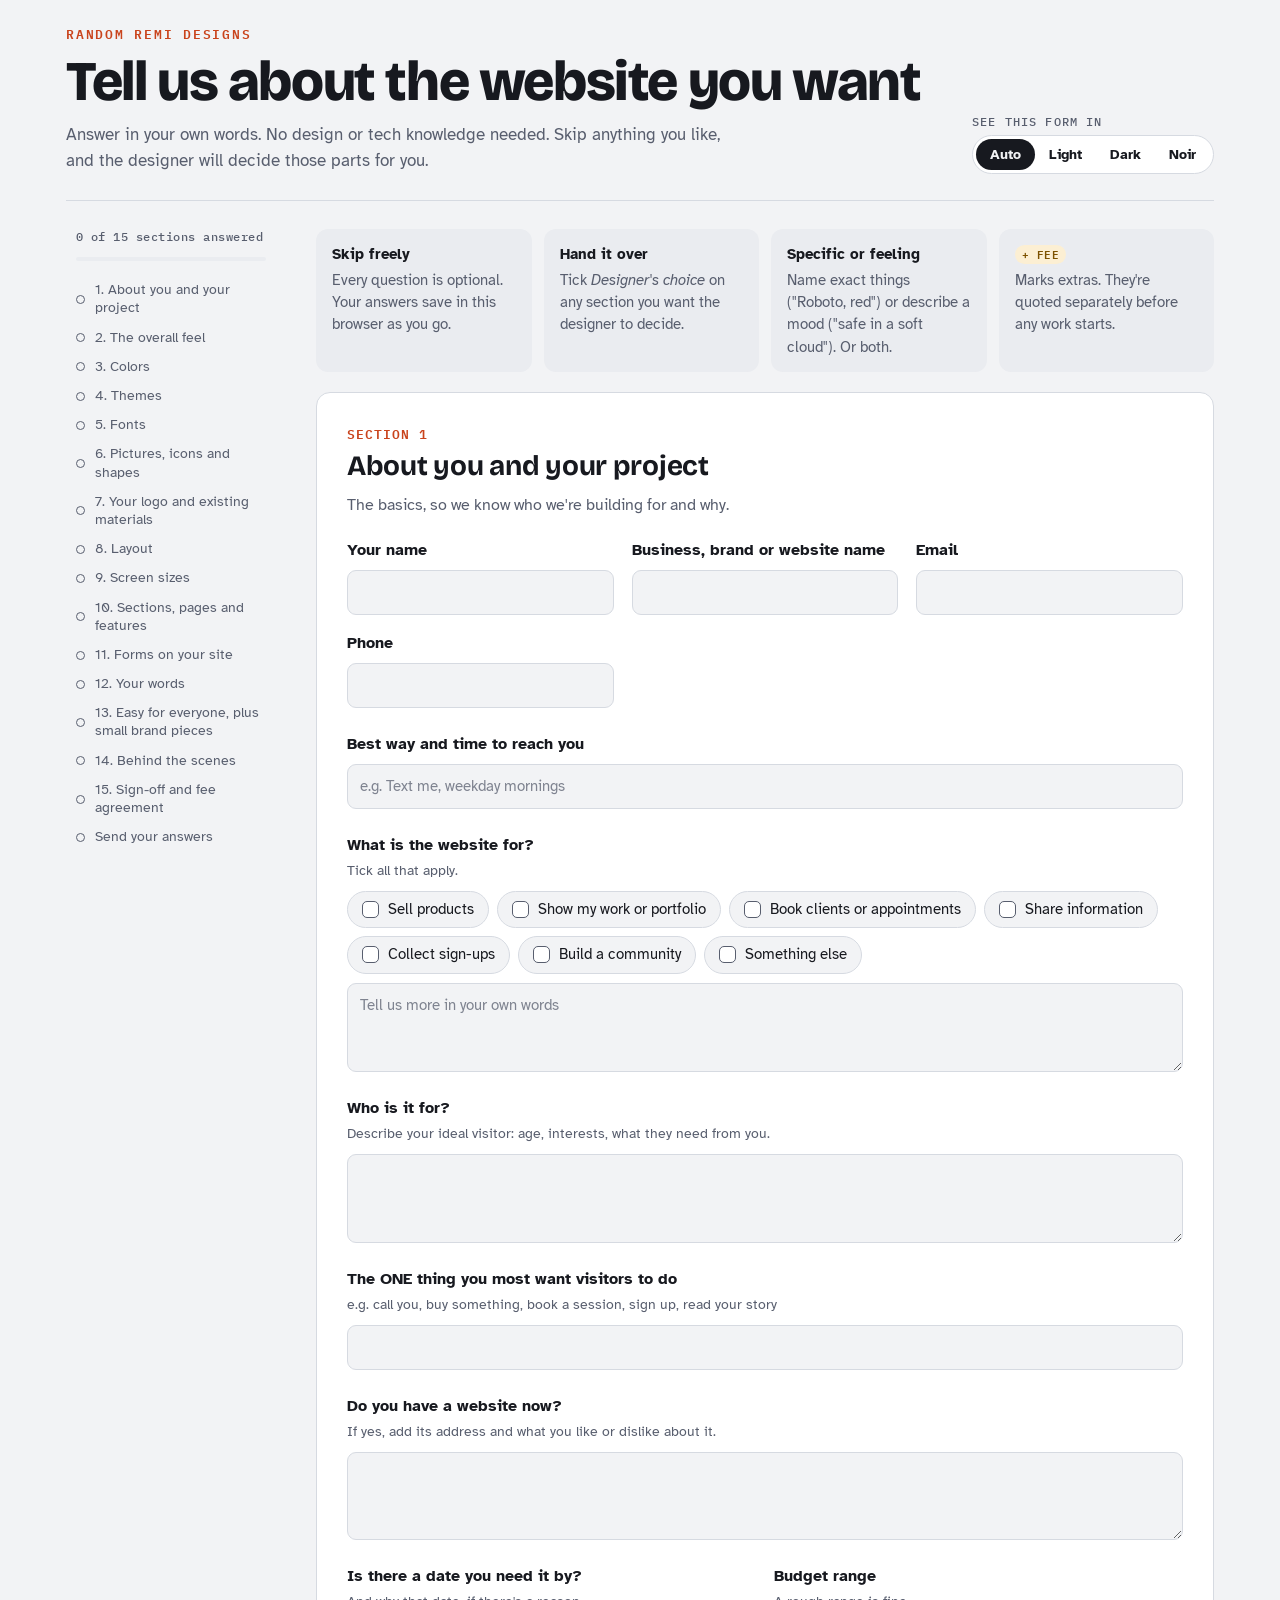
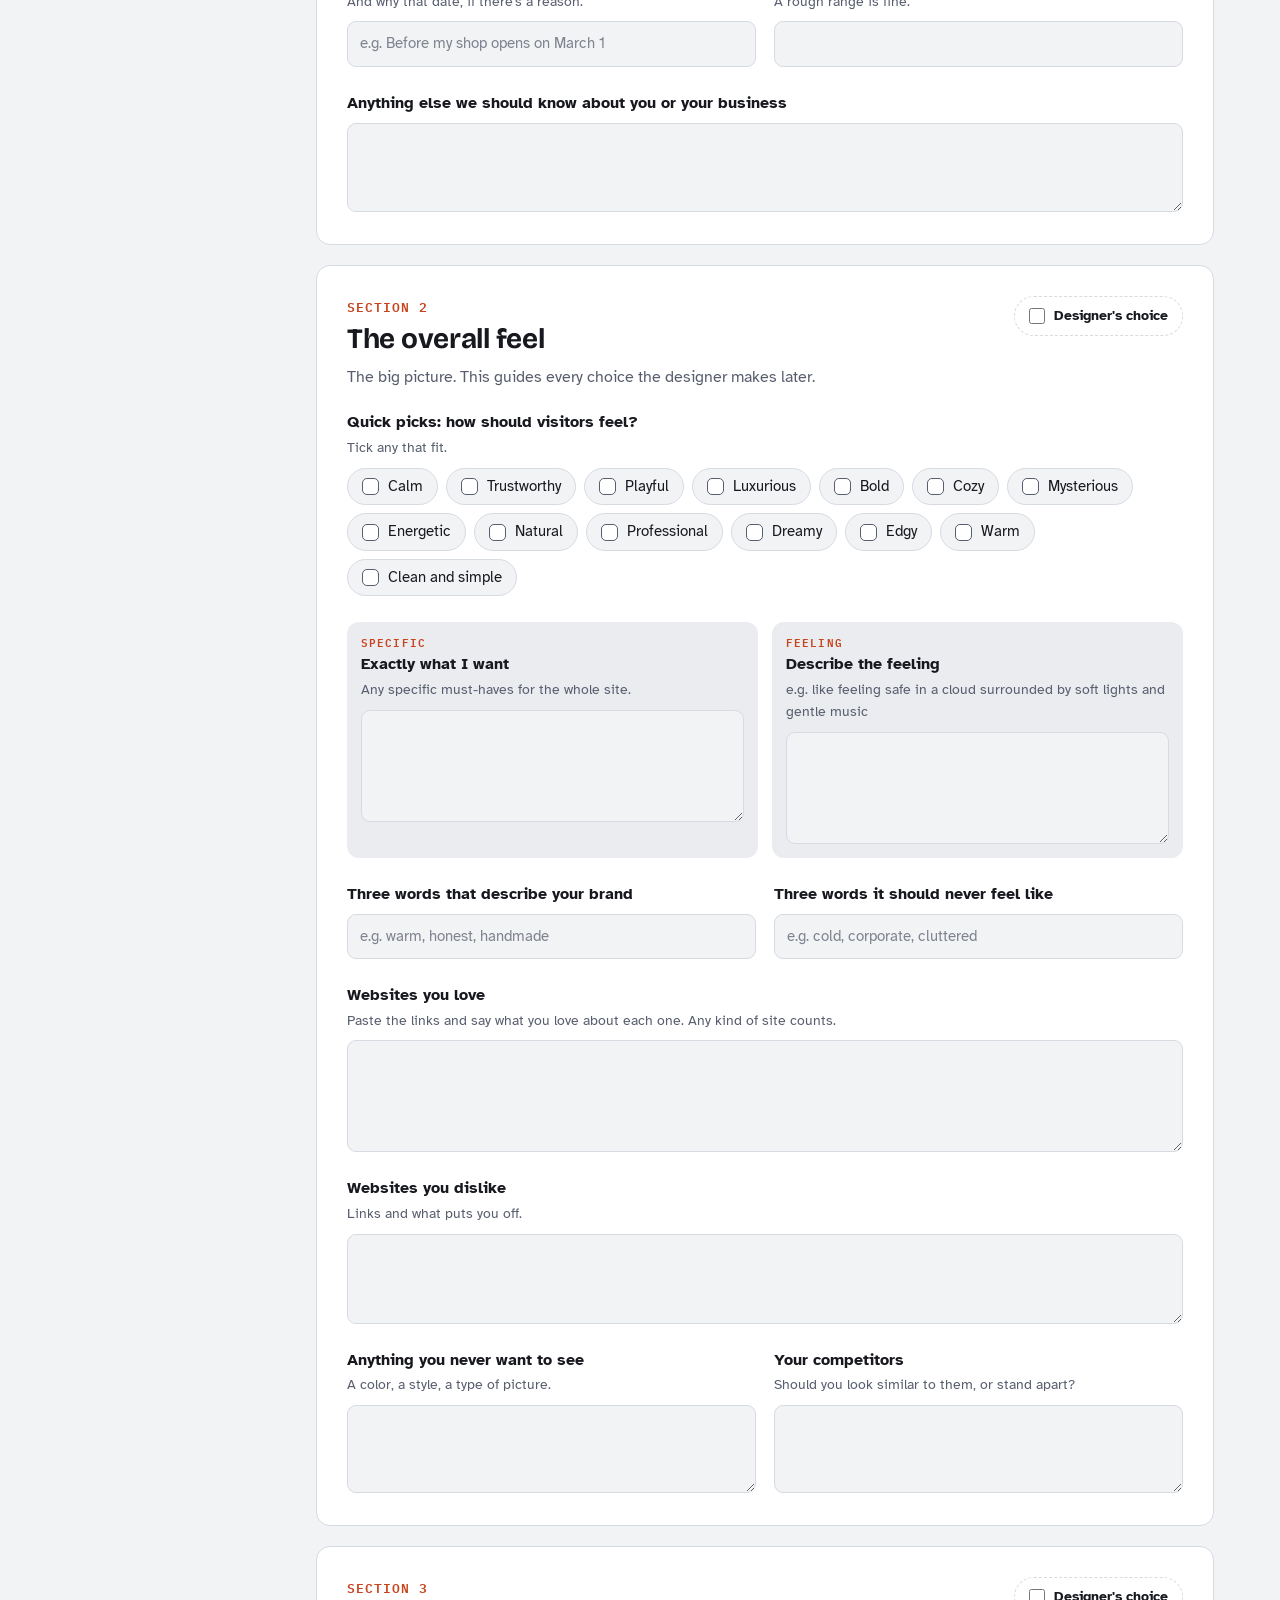
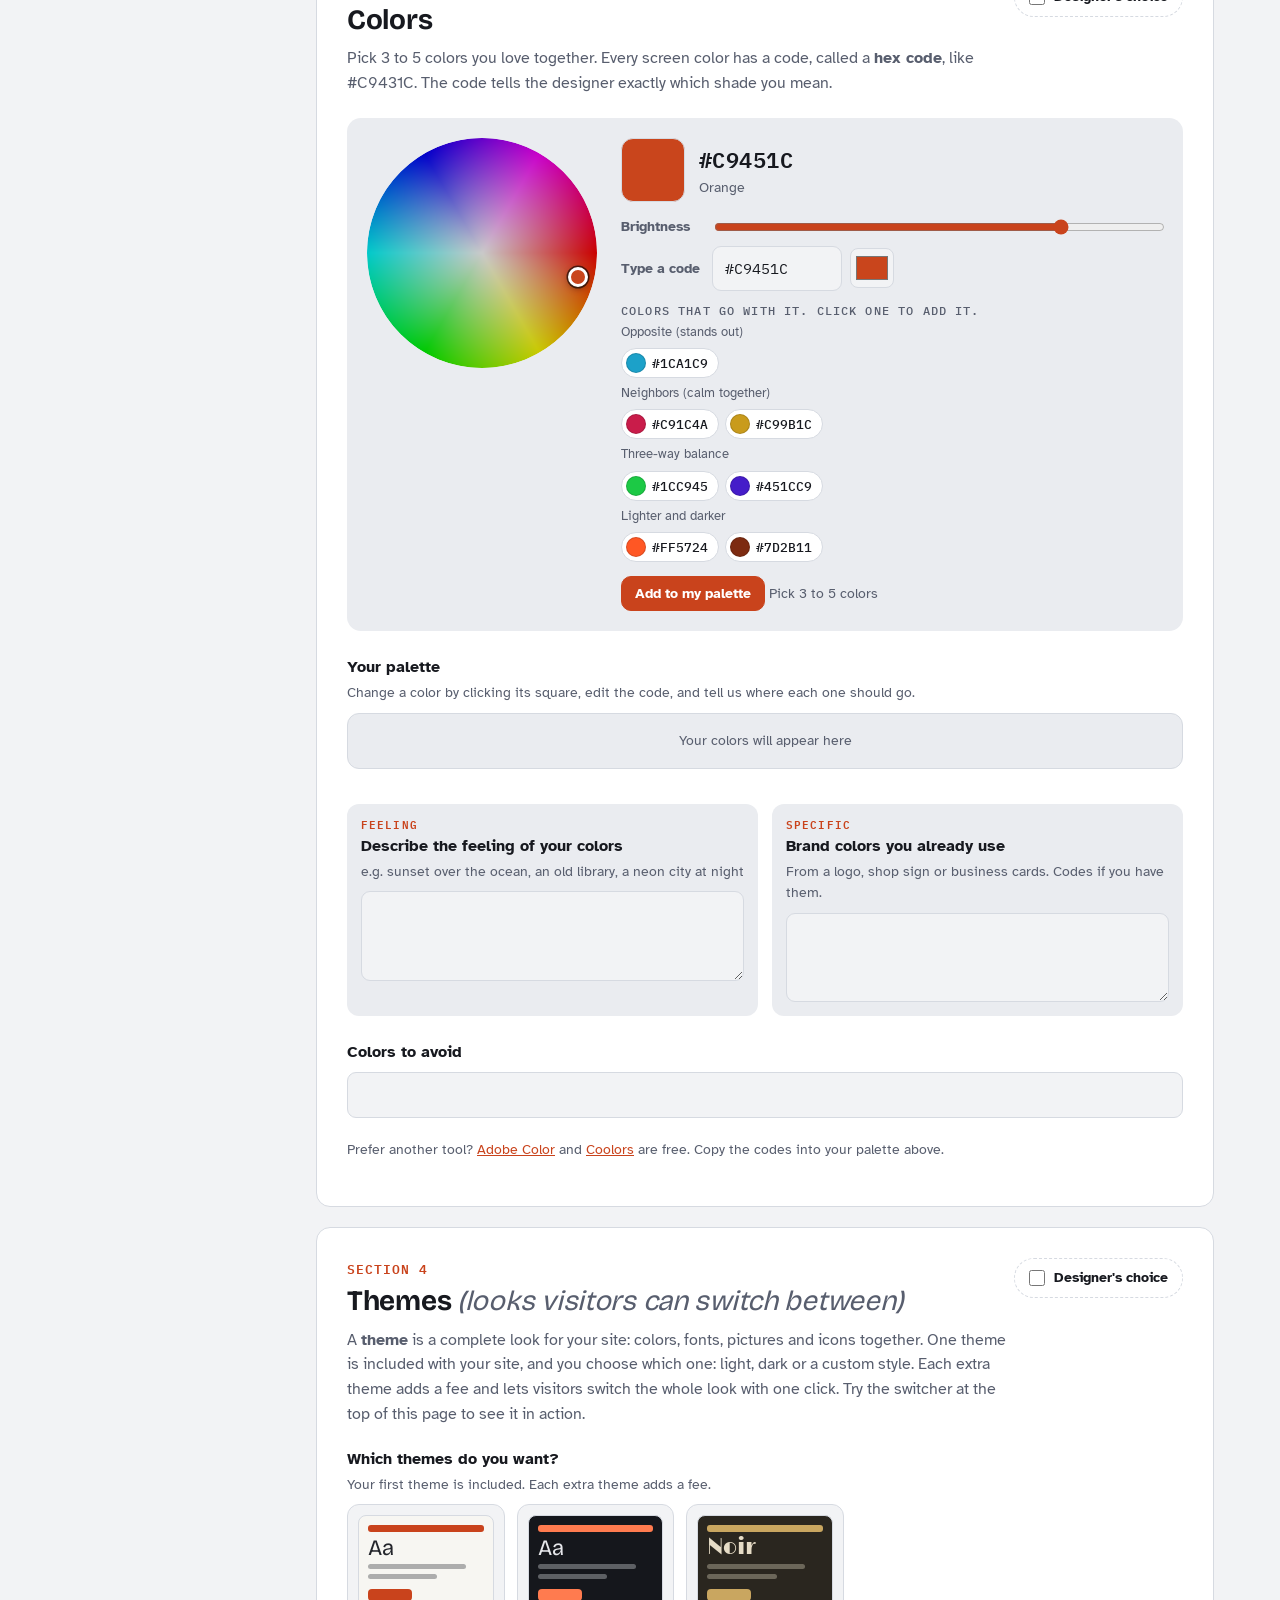
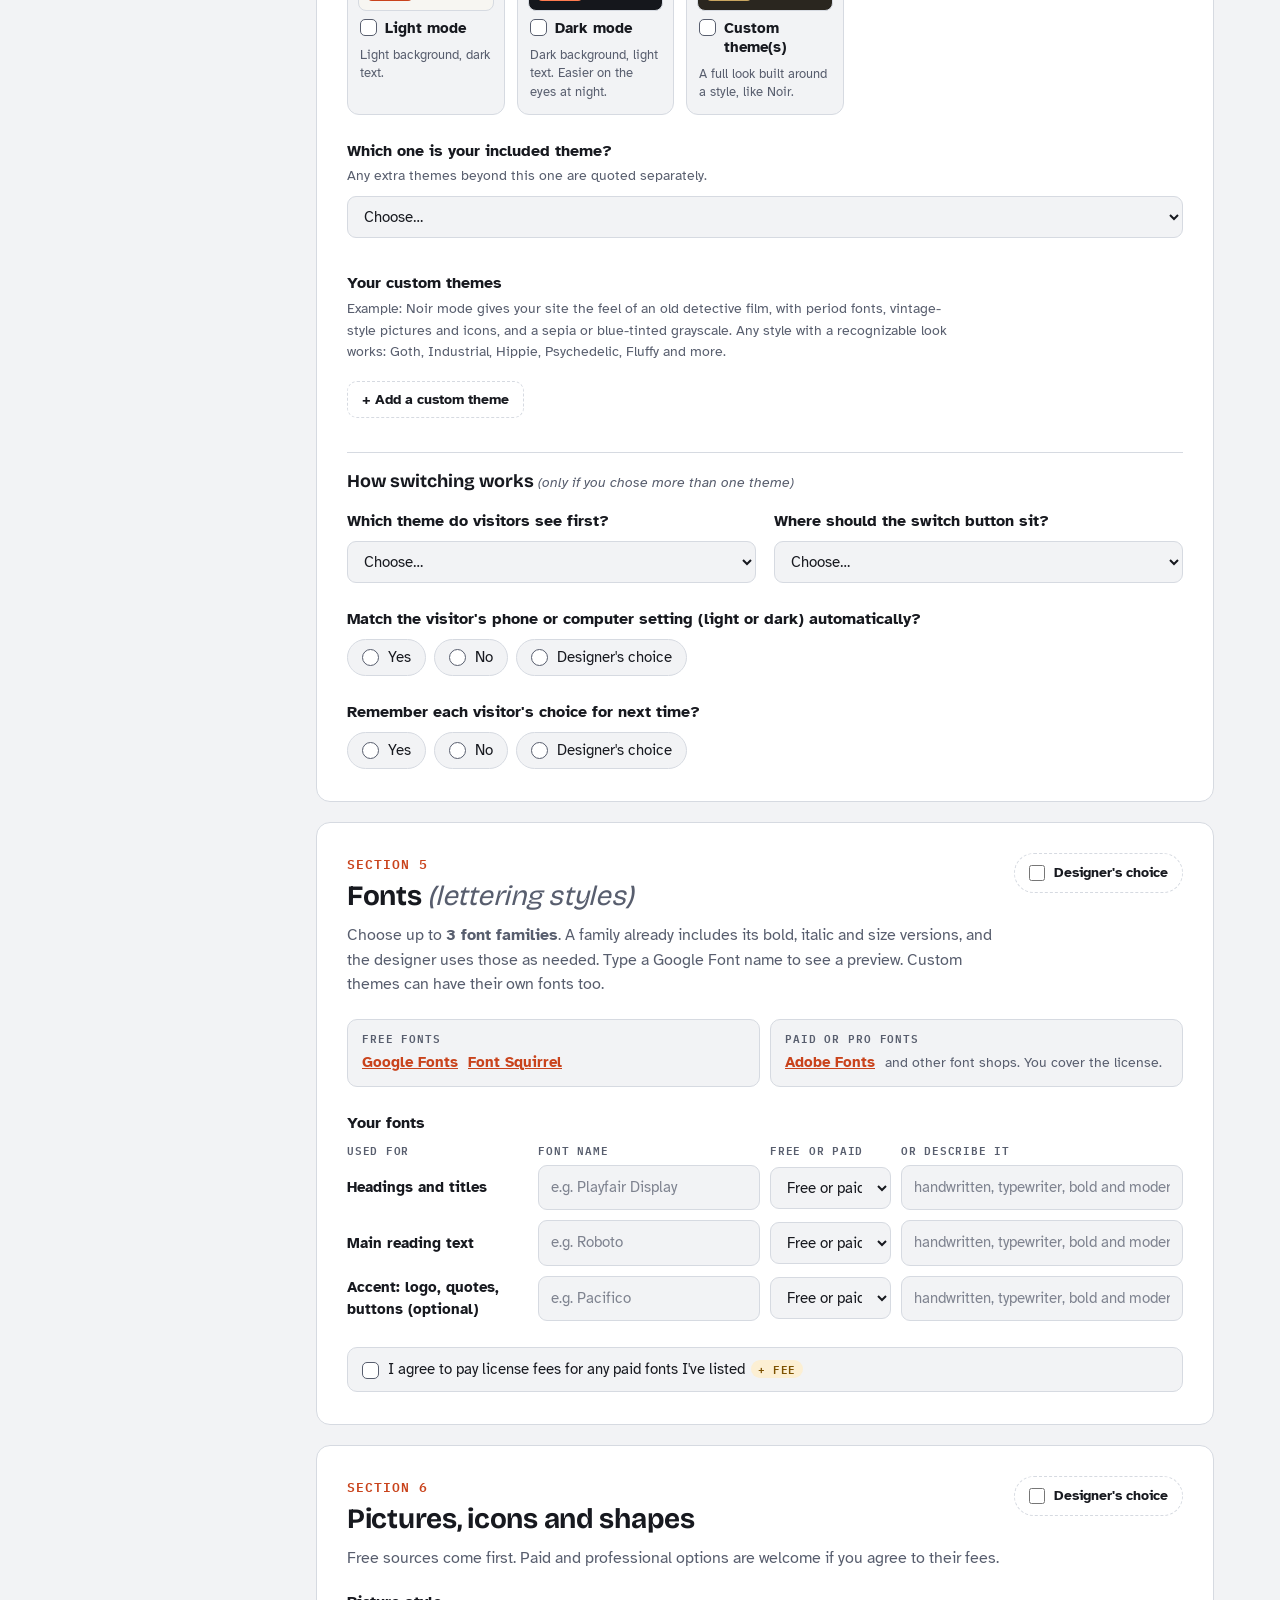
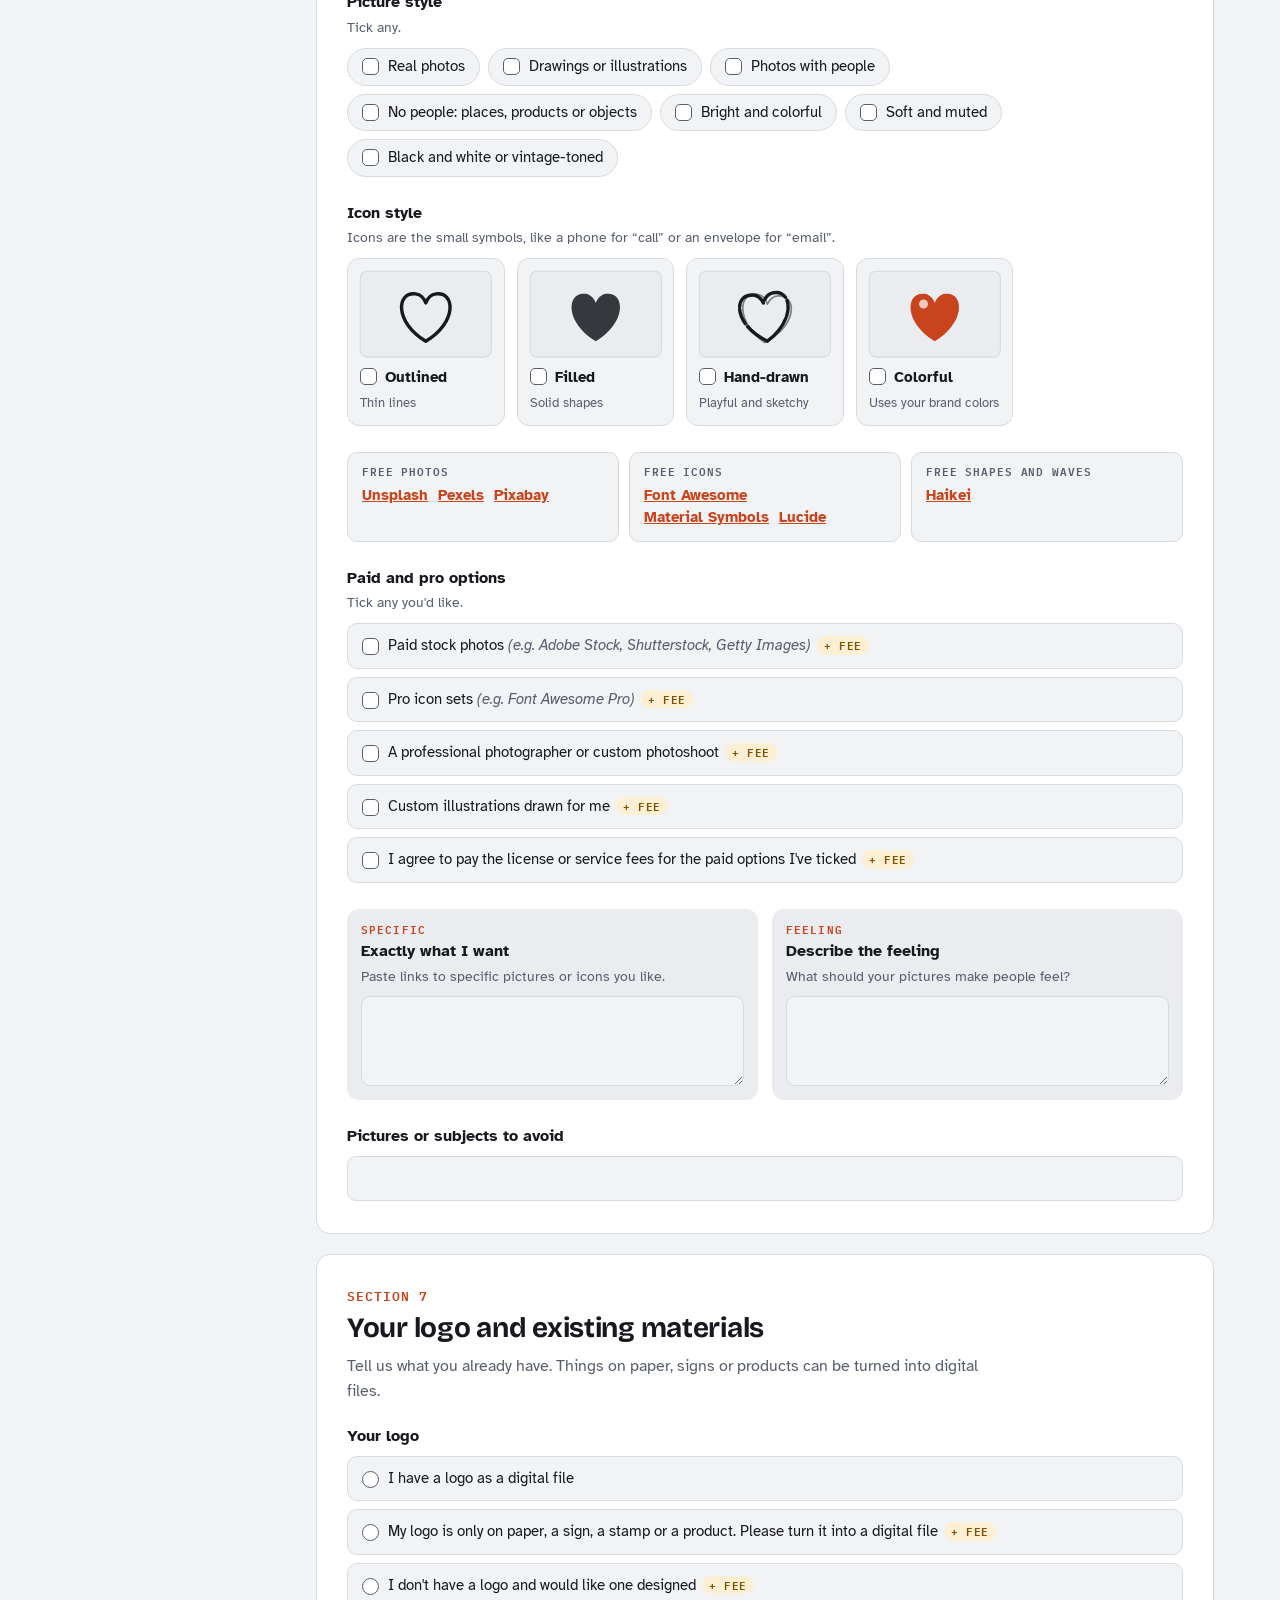
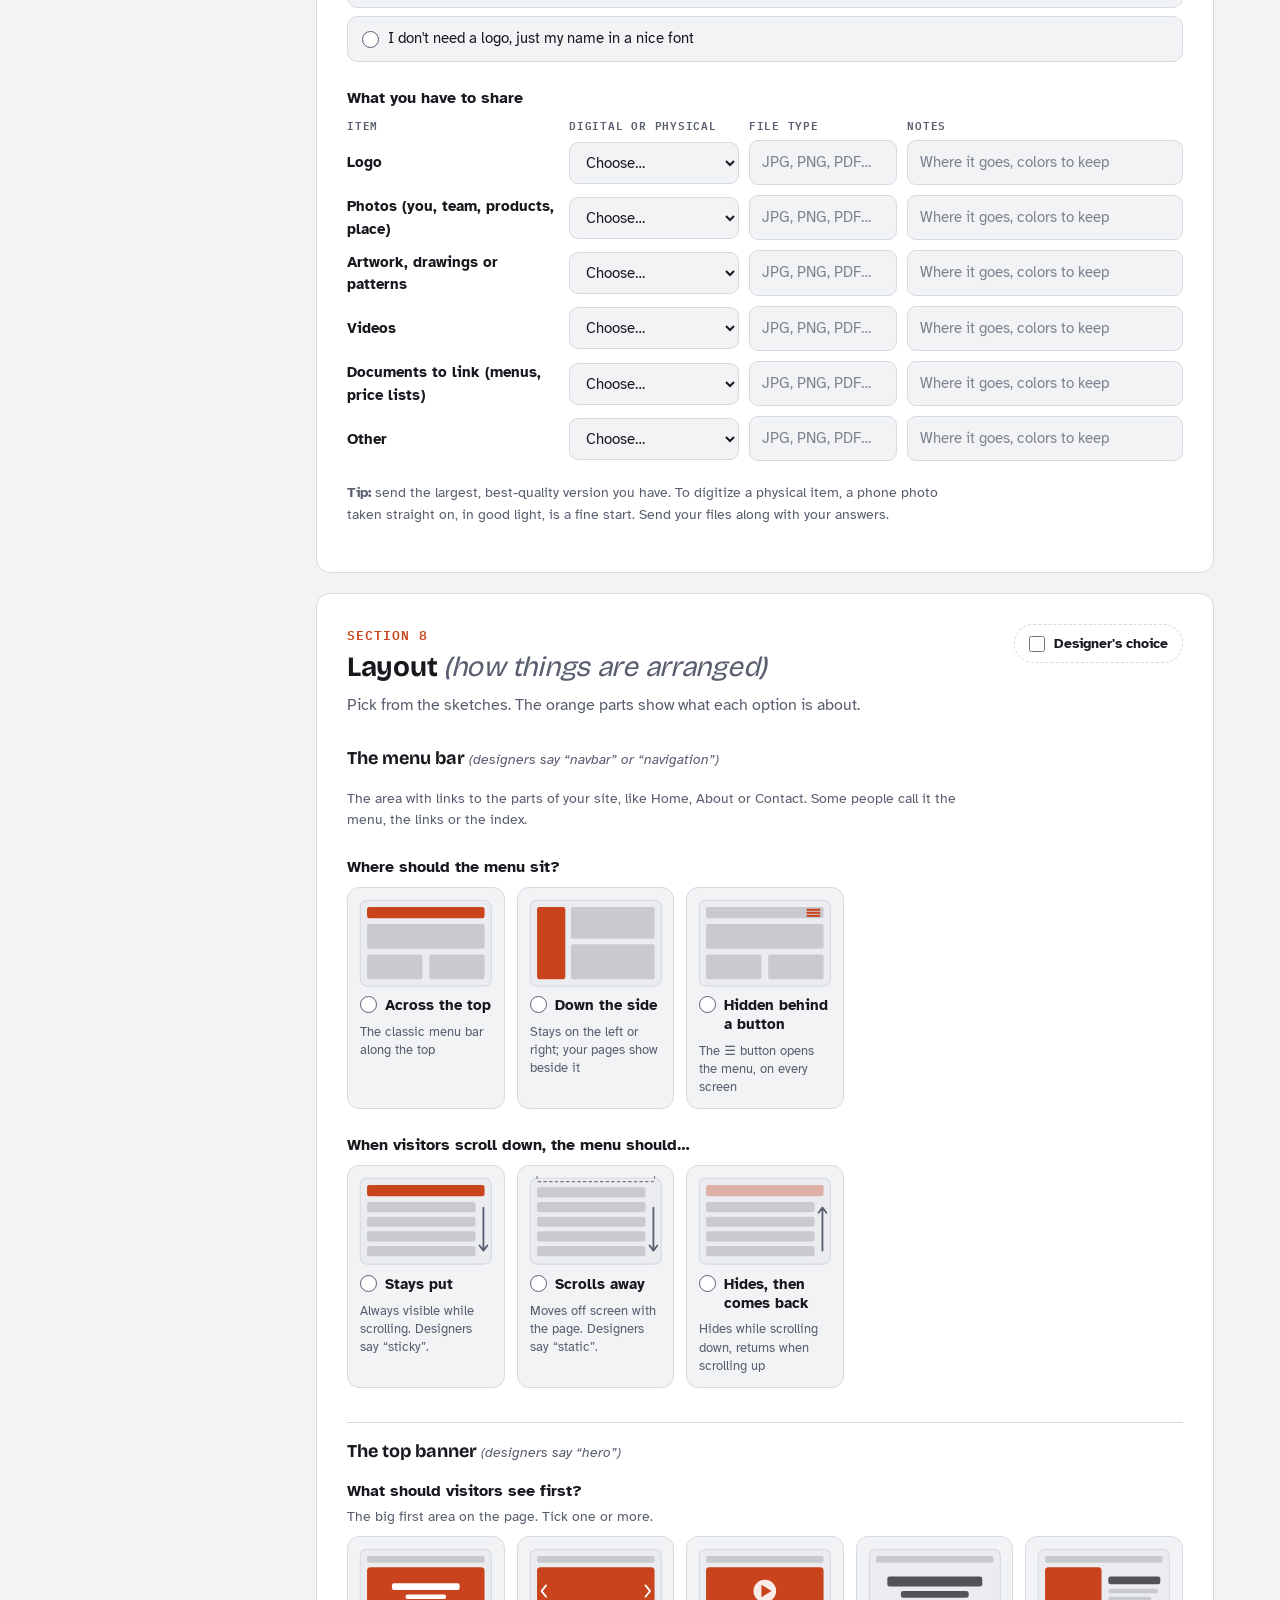
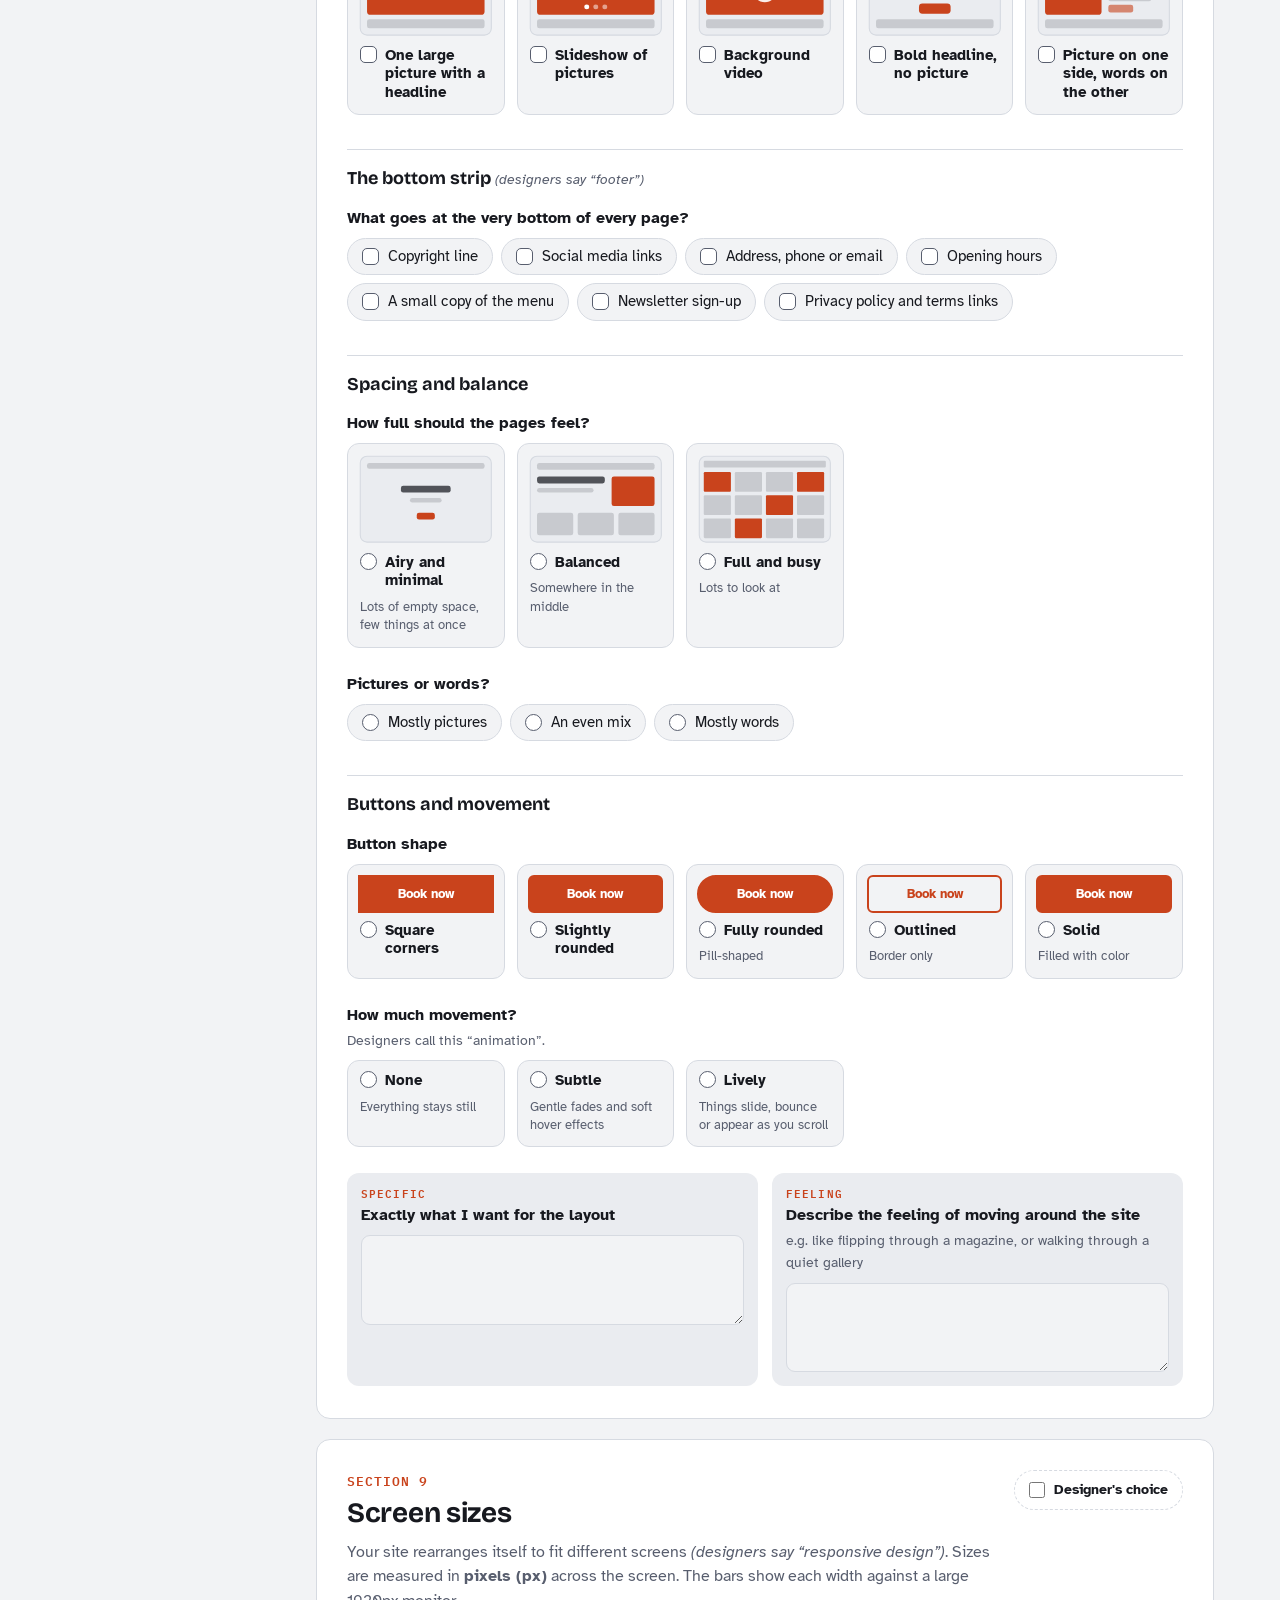
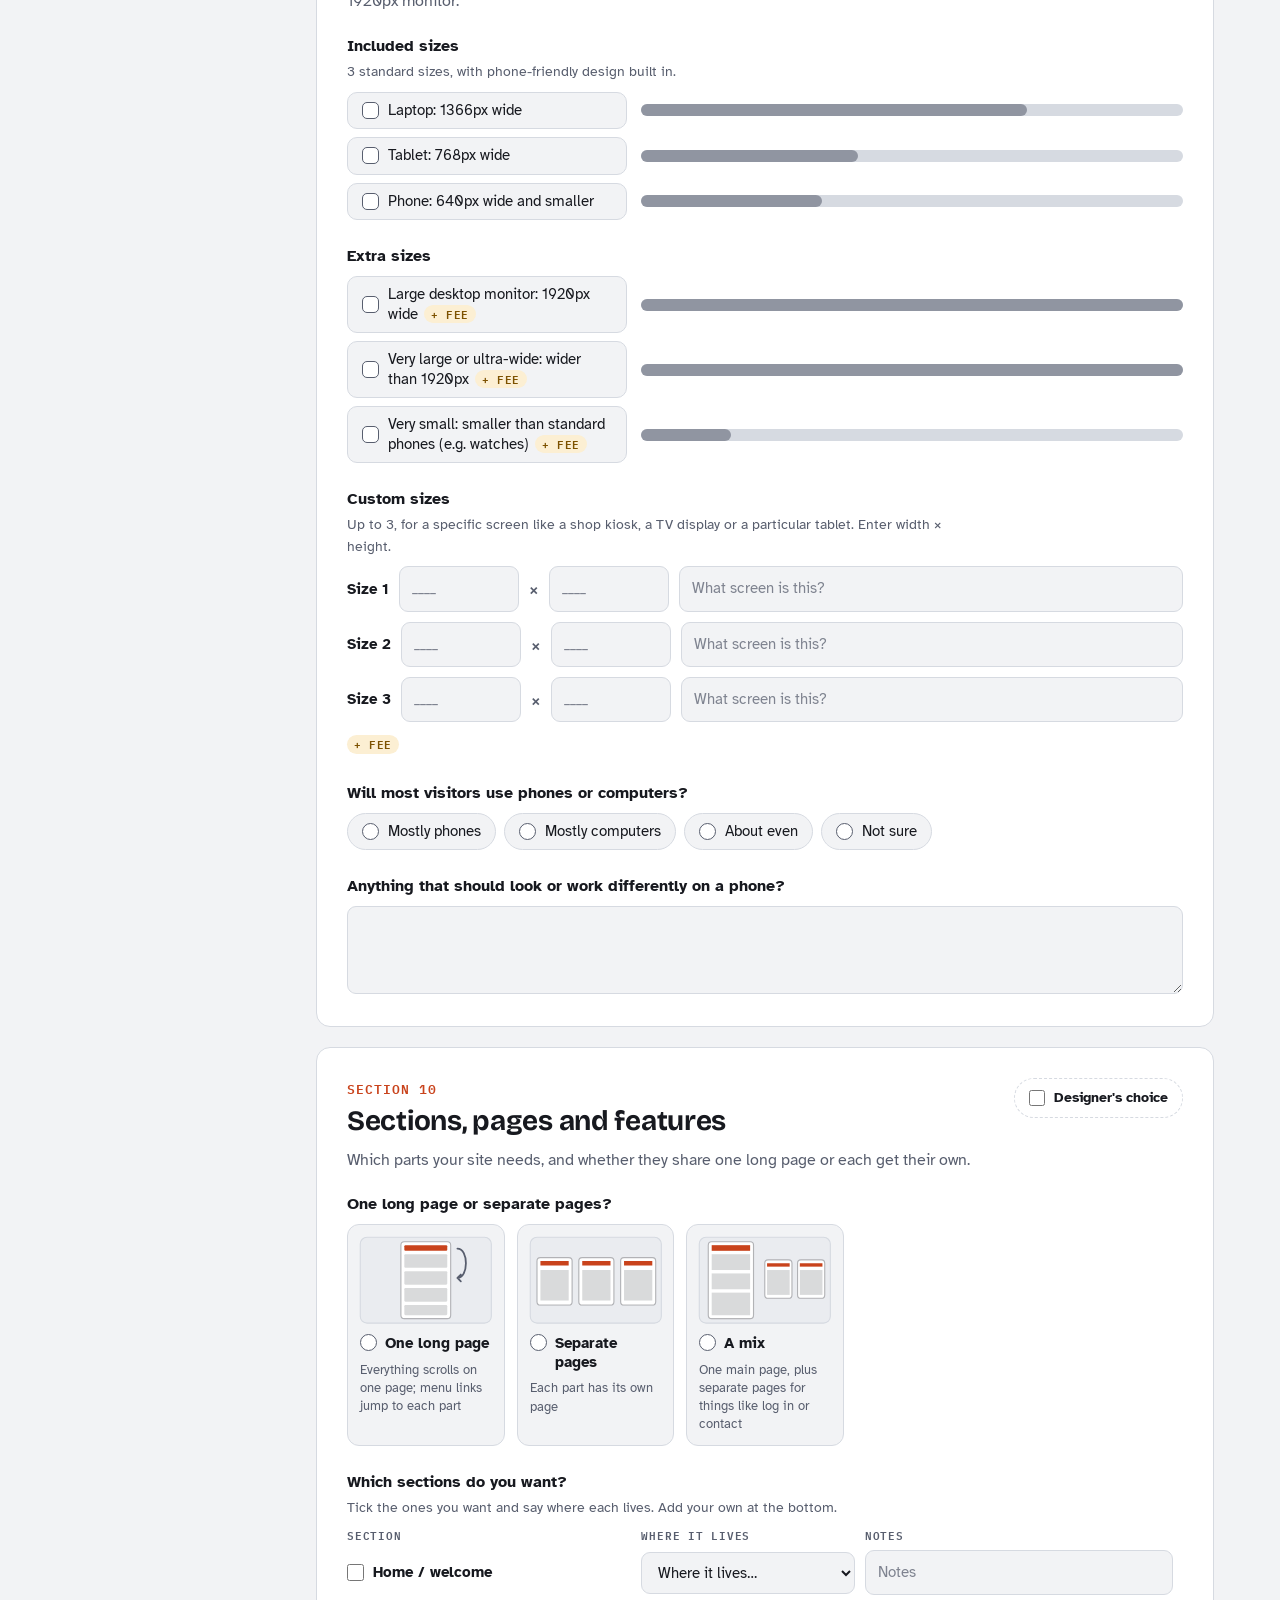
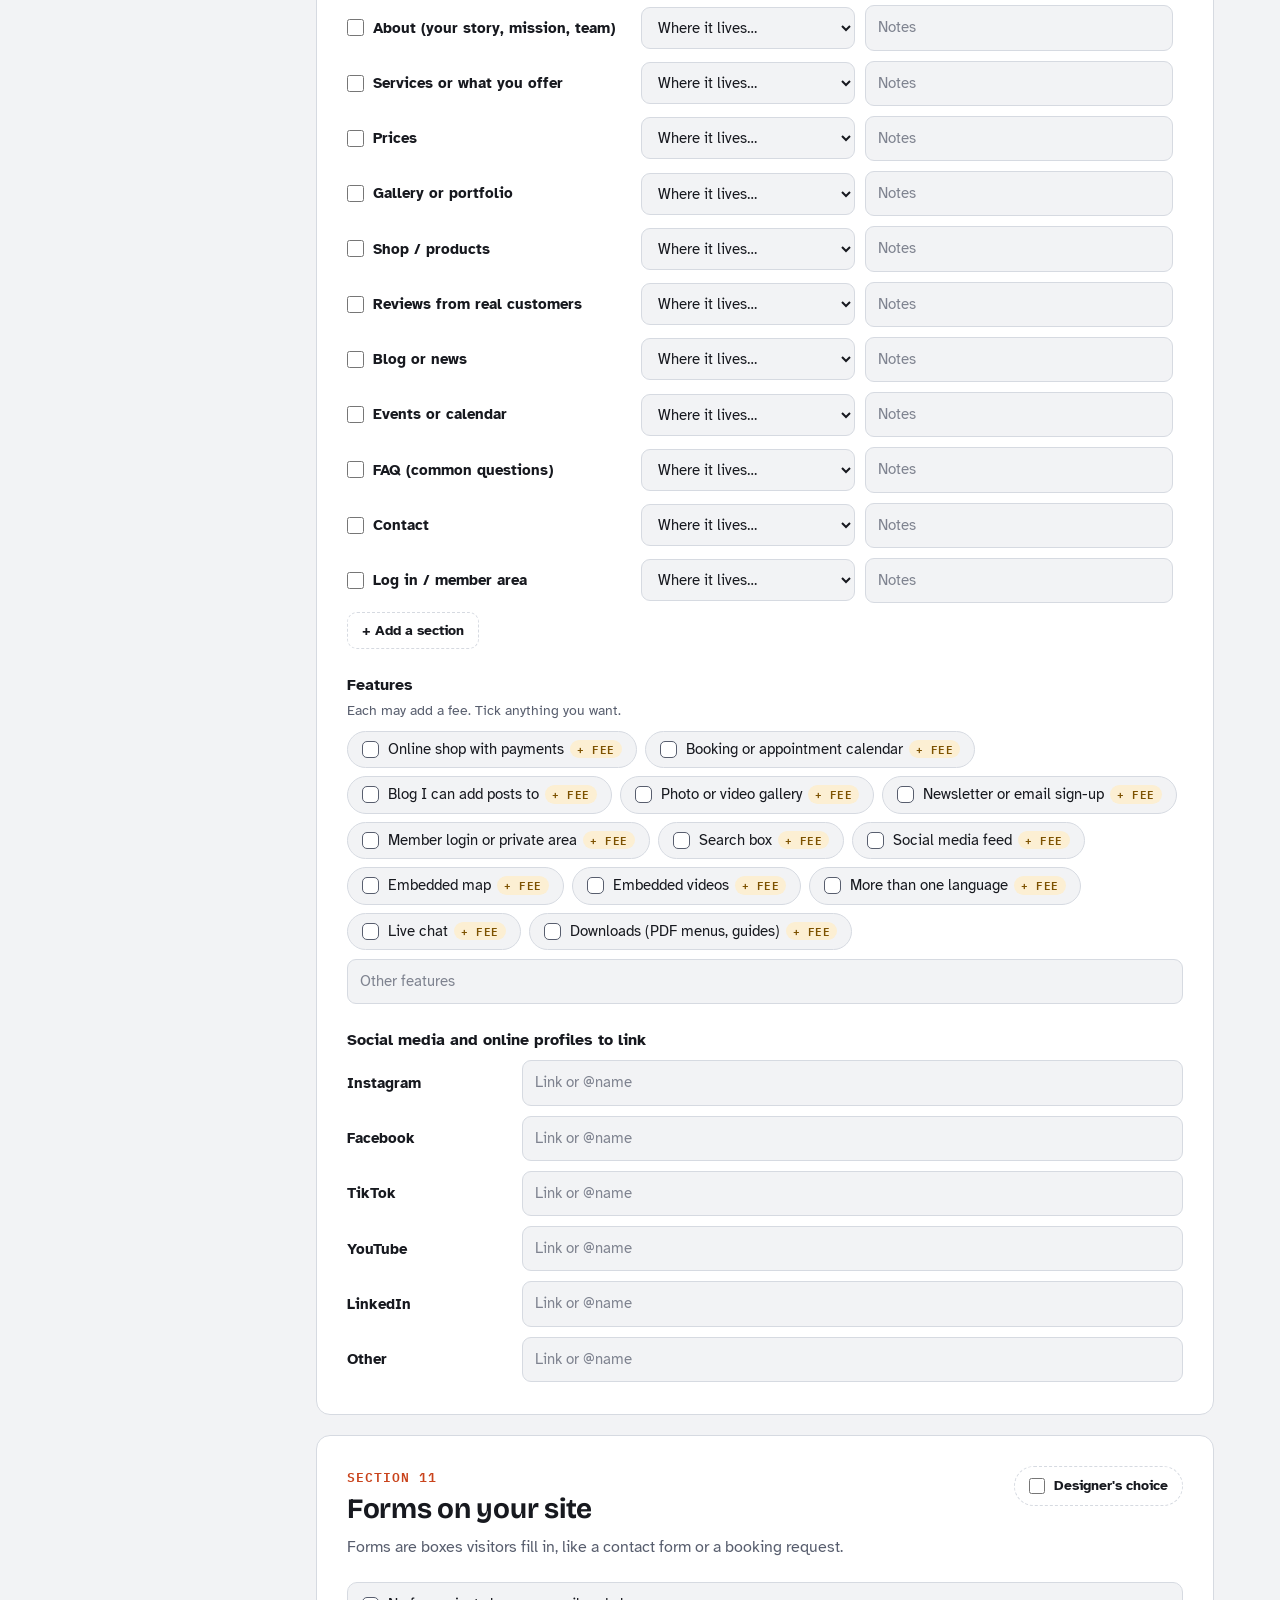
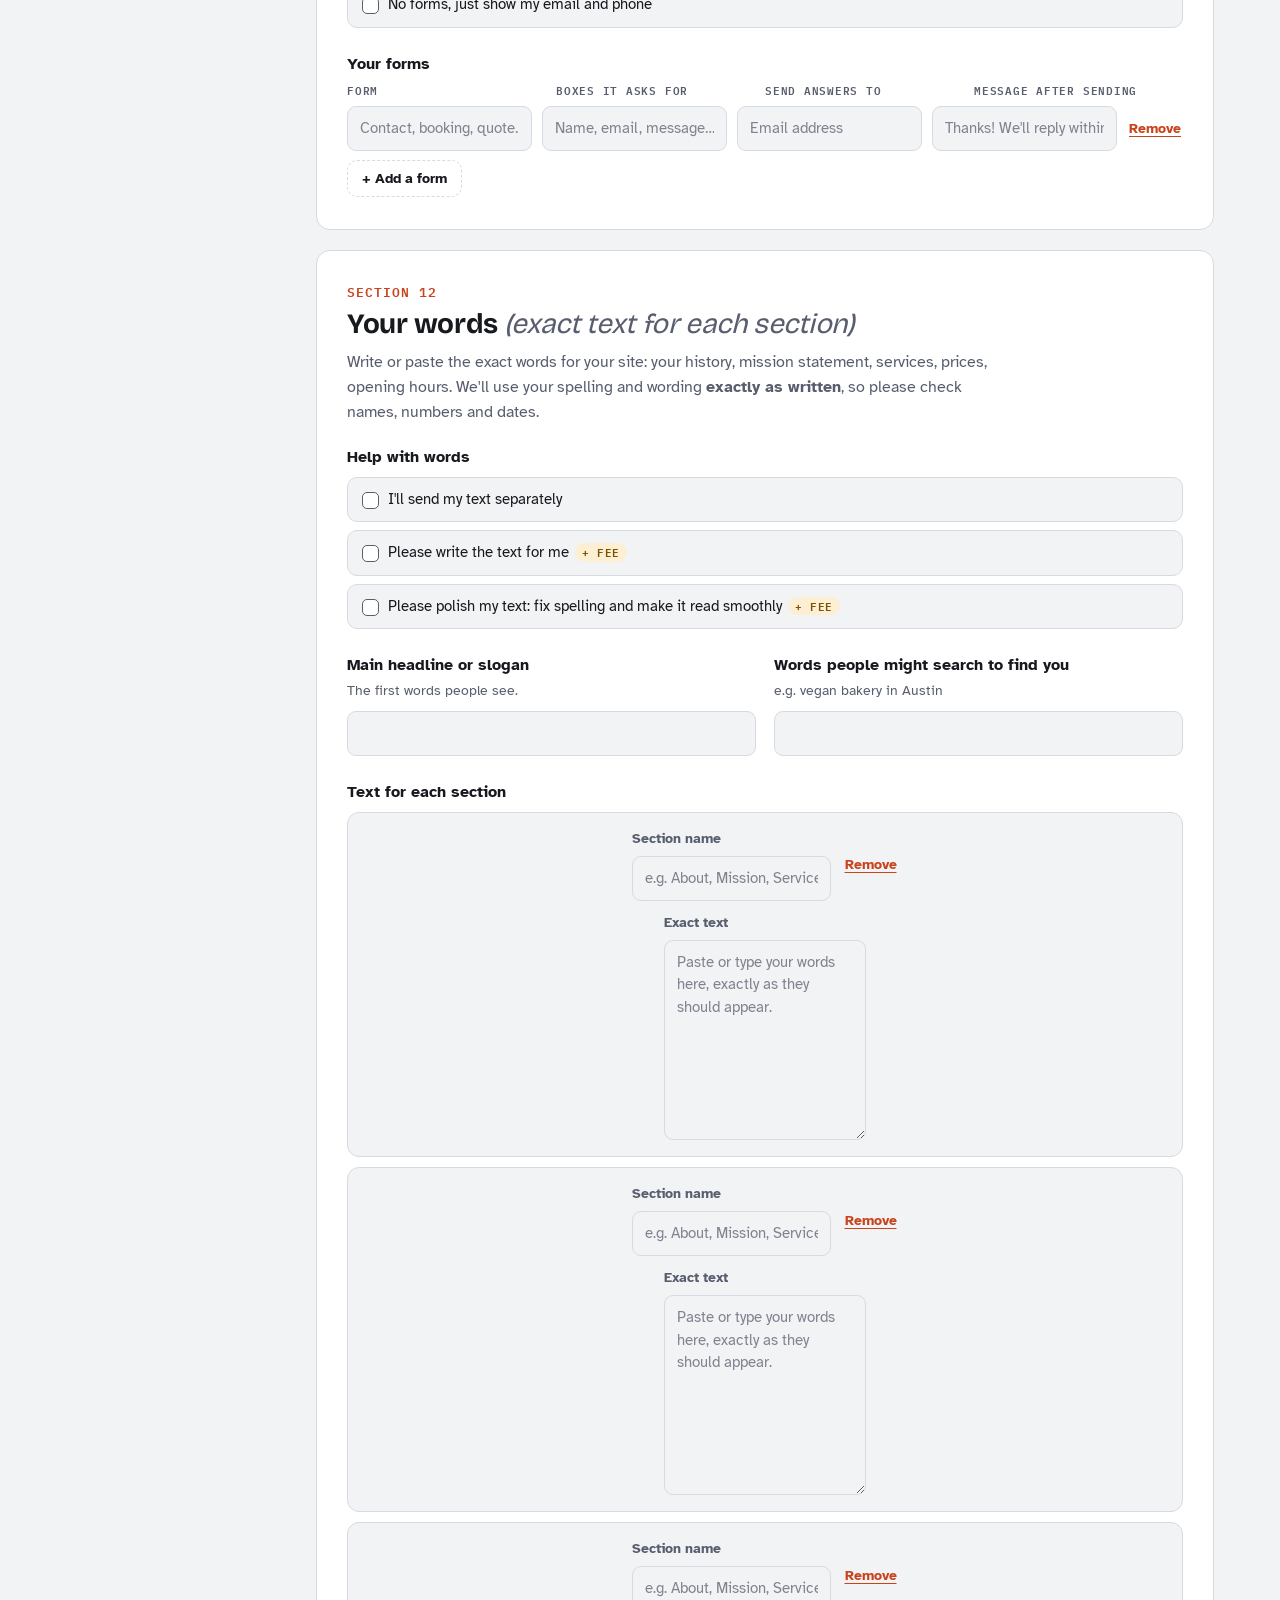
==== index.html @ c8e0447c "Add website design questionnaire Interactive intake form (index.html) with color wheel, theme previe" ====
<!doctype html>
<html lang="en">
<head>
<meta charset="utf-8">
<meta name="viewport" content="width=device-width,initial-scale=1,viewport-fit=cover">
<style>:root{color-scheme:light;padding-top:env(safe-area-inset-top,0px);padding-bottom:env(safe-area-inset-bottom,0px)}body{margin:0}img{max-width:100%}[hidden]{display:none!important}</style>
<title>Website Design Questionnaire</title>
<meta name="claude:viewport-fit-sides" content="cover">
<link rel="preconnect" href="https://fonts.googleapis.com">
<link rel="preconnect" href="https://fonts.gstatic.com" crossorigin>
<link rel="stylesheet" href="https://fonts.googleapis.com/css2?family=Atkinson+Hyperlegible:ital,wght@0,400;0,700;1,400&family=Bricolage+Grotesque:opsz,wght@12..96,500;12..96,700;12..96,800&family=Courier+Prime:wght@400;700&family=IBM+Plex+Mono:wght@400;500;600&family=Limelight&display=swap">
<style>
/* Layout: studio intake sheet. Sticky section index on the left, one card per section on the right, a send-off panel at the end. */
:root{
  --bg:#F2F3F5; --surface:#FFFFFF; --sunk:#EAECF0; --ink:#17191F; --muted:#585E6E; --line:#D6DAE1;
  --accent:#C9431C; --accent-ink:#FFFFFF; --accent-soft:#FBE8E0;
  --fee:#7D5200; --fee-soft:#FCEFD3; --ok:#1C6E48;
  --f-display:"Bricolage Grotesque","Segoe UI",system-ui,sans-serif;
  --f-body:"Atkinson Hyperlegible",system-ui,-apple-system,"Segoe UI",sans-serif;
  --f-mono:"IBM Plex Mono",ui-monospace,Menlo,Consolas,monospace;
  --r:14px;
}
@media (prefers-color-scheme: dark){
  :root:not([data-theme="light"]){
    --bg:#0F1115; --surface:#181B21; --sunk:#13161B; --ink:#E7E9EE; --muted:#9BA2B2; --line:#2B2F38;
    --accent:#FF7B4F; --accent-ink:#1A0C06; --accent-soft:#3A1E14;
    --fee:#F0C46C; --fee-soft:#352A13; --ok:#62CF9A; color-scheme:dark;
  }
}
:root[data-theme="dark"]{
  --bg:#0F1115; --surface:#181B21; --sunk:#13161B; --ink:#E7E9EE; --muted:#9BA2B2; --line:#2B2F38;
  --accent:#FF7B4F; --accent-ink:#1A0C06; --accent-soft:#3A1E14;
  --fee:#F0C46C; --fee-soft:#352A13; --ok:#62CF9A; color-scheme:dark;
}
/* The form's own theme switcher (a live demo of Light / Dark / Noir). These come last so they win. */
:root.t-light{
  --bg:#F2F3F5; --surface:#FFFFFF; --sunk:#EAECF0; --ink:#17191F; --muted:#585E6E; --line:#D6DAE1;
  --accent:#C9431C; --accent-ink:#FFFFFF; --accent-soft:#FBE8E0;
  --fee:#7D5200; --fee-soft:#FCEFD3; --ok:#1C6E48; color-scheme:light;
}
:root.t-dark{
  --bg:#0F1115; --surface:#181B21; --sunk:#13161B; --ink:#E7E9EE; --muted:#9BA2B2; --line:#2B2F38;
  --accent:#FF7B4F; --accent-ink:#1A0C06; --accent-soft:#3A1E14;
  --fee:#F0C46C; --fee-soft:#352A13; --ok:#62CF9A; color-scheme:dark;
}
:root.t-noir{
  --bg:#1A1814; --surface:#23201B; --sunk:#1D1B17; --ink:#E8DFCB; --muted:#A99F8B; --line:#3A352C;
  --accent:#C9A660; --accent-ink:#1A1814; --accent-soft:#352D1F;
  --fee:#DDBD7E; --fee-soft:#30291C; --ok:#B8C2A2;
  --f-display:"Limelight",Georgia,"Times New Roman",serif;
  --f-body:"Courier Prime","Courier New",Courier,monospace;
  color-scheme:dark;
}
:root.t-noir body{background:radial-gradient(ellipse at 50% 0%, #2A261F 0%, var(--bg) 60%) fixed, var(--bg)}
:root.t-noir .sk, :root.t-noir .mock{filter:sepia(.55) saturate(.6)}

*{box-sizing:border-box}
body{background:var(--bg);color:var(--ink);font:16px/1.55 var(--f-body);-webkit-font-smoothing:antialiased}
a{color:var(--accent)}
.shell{max-width:1180px;margin:0 auto;padding-left:max(16px,env(safe-area-inset-left,0px));padding-right:max(16px,env(safe-area-inset-right,0px));padding-block:28px 72px}

/* Header */
header.top{display:flex;flex-wrap:wrap;gap:20px 32px;justify-content:space-between;align-items:flex-end;padding-bottom:26px;border-bottom:1px solid var(--line);margin-bottom:28px}
.brand{font:600 12.5px/1 var(--f-mono);letter-spacing:.14em;text-transform:uppercase;color:var(--accent)}
h1{font:800 clamp(34px,5.2vw,56px)/1.02 var(--f-display);letter-spacing:-.025em;margin:12px 0 12px;text-wrap:balance}
:root.t-noir h1{font-weight:400;letter-spacing:.01em}
.lede{max-width:60ch;color:var(--muted);margin:0;font-size:17px}
.themesw{display:flex;flex-direction:column;gap:8px}
.mini-lbl{font:500 11.5px/1 var(--f-mono);color:var(--muted);text-transform:uppercase;letter-spacing:.1em}
.seg{display:inline-flex;flex-wrap:wrap;border:1px solid var(--line);border-radius:999px;padding:3px;background:var(--surface)}
.seg button{border:0;background:none;color:var(--ink);font:600 14px var(--f-body);padding:7px 14px;border-radius:999px;cursor:pointer}
.seg button[aria-pressed="true"]{background:var(--ink);color:var(--bg)}

/* Layout */
.layout{display:grid;grid-template-columns:210px minmax(0,1fr);gap:40px;align-items:start}
.toc{position:sticky;top:calc(env(safe-area-inset-top,0px) + 16px);display:flex;flex-direction:column;gap:1px;font-size:14px;min-width:0}
.toc .prog{font:500 12px var(--f-mono);color:var(--muted);padding:0 10px 12px;letter-spacing:.04em}
.toc .bar{height:4px;background:var(--sunk);border-radius:4px;margin:0 10px 14px;overflow:hidden}
.toc .bar i{display:block;height:100%;width:0;background:var(--accent);transition:width .3s}
.toc a{display:flex;gap:10px;align-items:center;color:var(--muted);text-decoration:none;padding:5px 10px;border-radius:8px;line-height:1.3}
.toc a:hover{background:var(--sunk);color:var(--ink)}
.toc .dot{width:9px;height:9px;border-radius:50%;border:1.5px solid var(--muted);flex:none}
.toc a.done{color:var(--ink)}
.toc a.done .dot{background:var(--accent);border-color:var(--accent)}
@media (max-width:880px){
  .layout{grid-template-columns:minmax(0,1fr);gap:18px}
  .toc{position:static;flex-direction:row;overflow-x:auto;padding-bottom:8px;gap:4px}
  .toc a{white-space:nowrap;border:1px solid var(--line)}
  .toc .prog,.toc .bar{display:none}
}

/* How-to strip */
.howto{display:grid;grid-template-columns:repeat(auto-fit,minmax(200px,1fr));gap:12px;margin-bottom:20px}
.howto div{background:var(--sunk);border-radius:12px;padding:14px 16px;font-size:14.5px;color:var(--muted)}
.howto b{display:block;color:var(--ink);font-size:15px;margin-bottom:2px}

/* Sections */
form{margin:0}
section.sec{background:var(--surface);border:1px solid var(--line);border-radius:var(--r);padding:30px 30px 32px;margin-bottom:20px;scroll-margin-top:16px}
@media (max-width:560px){section.sec{padding:22px 16px 24px}}
.sec-head{display:flex;flex-wrap:wrap;gap:12px 20px;justify-content:space-between;align-items:flex-start}
.sec-head .num{font:600 12.5px var(--f-mono);color:var(--accent);display:block;margin-bottom:6px;letter-spacing:.08em;text-transform:uppercase}
.sec-head h2{font:700 clamp(23px,2.6vw,28px)/1.12 var(--f-display);margin:0;text-wrap:balance;letter-spacing:-.01em}
:root.t-noir .sec-head h2{font-weight:400;letter-spacing:.02em}
.sec-intro{color:var(--muted);max-width:66ch;margin:10px 0 22px}
.dc{display:inline-flex;gap:9px;align-items:center;font-weight:700;font-size:14px;border:1.5px dashed var(--line);padding:8px 14px;border-radius:999px;cursor:pointer;white-space:nowrap;background:var(--surface)}
.dc input{width:16px;height:16px;accent-color:var(--accent);margin:0}
.dc:has(:checked){border-style:solid;border-color:var(--accent);background:var(--accent-soft)}
.sec-body{display:flex;flex-direction:column;gap:26px;transition:opacity .2s}
.sec.handed .sec-body{opacity:.5}
.handed-note{display:none;font-size:14px;color:var(--accent);font-weight:700;margin:-8px 0 16px}
.sec.handed .handed-note{display:block}
.sub-h{font:700 18px/1.2 var(--f-display);margin:8px 0 -8px;padding-top:18px;border-top:1px solid var(--line)}
.sub-h .term{font:italic 400 14px var(--f-body)}

/* Questions */
.q{display:flex;flex-direction:column;gap:9px;min-width:0}
.qlabel{font-weight:700;font-size:15.5px;line-height:1.35}
.qlabel .tag{margin-left:6px;vertical-align:2px}
.qhint{color:var(--muted);font-size:14px;margin-top:-5px;max-width:68ch}
.term{font-style:italic;color:var(--muted);font-weight:400}
input[type=text],input[type=email],input[type=tel],input[type=url],input[type=number],input[type=date],select,textarea{width:100%;min-width:0;font:inherit;font-size:15px;color:var(--ink);background:var(--bg);border:1px solid var(--line);border-radius:9px;padding:10px 12px}
textarea{resize:vertical;min-height:88px;line-height:1.5}
textarea.big{min-height:200px}
::placeholder{color:var(--muted);opacity:.75}
input:focus-visible,select:focus-visible,textarea:focus-visible,button:focus-visible,a:focus-visible{outline:2px solid var(--accent);outline-offset:2px}
.grid{display:grid;grid-template-columns:repeat(auto-fit,minmax(240px,1fr));gap:18px 18px}
.pair{display:grid;grid-template-columns:repeat(auto-fit,minmax(260px,1fr));gap:14px}
.pair .q{background:var(--sunk);border-radius:12px;padding:14px}
.pair .q .qlabel::before{display:block;font:600 11px/1 var(--f-mono);letter-spacing:.1em;text-transform:uppercase;color:var(--accent);margin-bottom:7px}
.pair .q.exact .qlabel::before{content:"Specific"}
.pair .q.feel .qlabel::before{content:"Feeling"}

/* Option chips and cards */
.opts{display:flex;flex-wrap:wrap;gap:8px}
.opt{position:relative;display:inline-flex;align-items:center;gap:9px;border:1px solid var(--line);border-radius:999px;padding:8px 14px;cursor:pointer;background:var(--bg);font-size:15px;line-height:1.3;user-select:none}
.opt input{position:absolute;opacity:0;width:1px;height:1px;pointer-events:none}
.opt:hover{border-color:var(--muted)}
.opt:has(:checked){border-color:var(--accent);background:var(--accent-soft)}
.opt:has(:focus-visible){outline:2px solid var(--accent);outline-offset:2px}
.tick{width:17px;height:17px;border:1.5px solid var(--muted);border-radius:5px;flex:none;position:relative;background:var(--surface)}
.opt.radio .tick{border-radius:50%}
.opt:has(:checked) .tick{background:var(--accent);border-color:var(--accent)}
.opt:has(:checked) .tick::after{content:"";position:absolute;left:5px;top:1.5px;width:4px;height:8px;border:solid var(--accent-ink);border-width:0 2px 2px 0;transform:rotate(45deg)}
.opt.radio:has(:checked) .tick::after{left:4px;top:4px;width:6px;height:6px;border:0;border-radius:50%;background:var(--accent-ink);transform:none}
.opt .tag{margin-left:2px}
.opts.cards{display:grid;grid-template-columns:repeat(auto-fill,minmax(min(140px,42vw),1fr));gap:12px}
.opt.card{flex-direction:column;align-items:stretch;border-radius:12px;padding:10px 10px 12px;gap:8px}
.opt.card .ot{display:flex;gap:8px;align-items:flex-start;font-weight:700;font-size:14.5px;padding:0 2px}
.opt.card small{color:var(--muted);font-size:13px;line-height:1.4;padding:0 2px}
.opt.card .tag{align-self:flex-start;margin:0 2px}
.opts.list{flex-direction:column;align-items:stretch}
.opt.line{border-radius:10px;align-items:flex-start;padding:12px 14px}
.opt.line .tick{margin-top:2px}
.tag{display:inline-block;font:600 10.5px/1 var(--f-mono);letter-spacing:.05em;text-transform:uppercase;padding:4px 7px;border-radius:999px;white-space:nowrap}
.tag.fee{background:var(--fee-soft);color:var(--fee)}
.tag.inc{background:var(--sunk);color:var(--ok);border:1px solid var(--line)}

/* Sketches */
.sk{display:block;width:100%;height:auto;color:var(--ink);border-radius:8px}
.sk .f{fill:var(--sunk);stroke:var(--line)}
.sk .l{fill:currentColor;opacity:.16}
.sk .k{fill:currentColor;opacity:.72}
.sk .a{fill:var(--accent)}
.sk .w{fill:var(--surface)}
.sk .o{fill:none;stroke:currentColor;opacity:.55;stroke-dasharray:3 2}
.sk .s{fill:none;stroke:var(--muted);stroke-width:1.6;stroke-linecap:round;stroke-linejoin:round}
.sk .ic{fill:none;stroke:currentColor;stroke-width:3;stroke-linejoin:round;stroke-linecap:round}

/* Theme preview mocks (fixed illustration colors, each with its own background) */
.mock{display:flex;flex-direction:column;gap:5px;height:96px;border-radius:8px;padding:9px;background:var(--mb);color:var(--mf);border:1px solid var(--line);overflow:hidden}
.mock .m-nav{height:7px;border-radius:3px;background:var(--ma);width:100%}
.mock .m-h{font:400 22px/1 var(--mfont);color:var(--mf)}
.mock .m-l{height:5px;border-radius:3px;background:var(--mf);opacity:.35;width:85%}
.mock .m-l.s{width:60%}
.mock .m-b{height:12px;width:44px;border-radius:4px;background:var(--ma);margin-top:auto}
.mock.custom{background:repeating-linear-gradient(135deg,var(--sunk) 0 10px,var(--surface) 10px 20px);align-items:center;justify-content:center;color:var(--muted);font-size:13px;font-weight:700;text-align:center}

/* Repeating rows */
.rows{display:flex;flex-direction:column;gap:10px}
.row{display:grid;gap:10px;align-items:center;min-width:0}
.row.r-sec{grid-template-columns:minmax(150px,1.2fr) minmax(140px,.9fr) minmax(140px,1.3fr) auto}
.row.r-asset{grid-template-columns:minmax(130px,1fr) minmax(120px,.8fr) minmax(110px,.7fr) minmax(140px,1.3fr)}
.row.r-font{grid-template-columns:minmax(120px,.9fr) minmax(140px,1.1fr) minmax(110px,.6fr) minmax(160px,1.4fr)}
.row.r-social{grid-template-columns:minmax(100px,.4fr) minmax(0,1.6fr)}
.row.r-size{grid-template-columns:auto minmax(80px,120px) auto minmax(80px,120px) minmax(140px,1fr)}
.row.r-form{grid-template-columns:repeat(4,minmax(0,1fr)) auto}
.row .rname{font-weight:700;font-size:14.5px}
.row .x{font:600 16px var(--f-mono);color:var(--muted)}
.rows-head{display:grid;gap:10px;font:600 11px/1.2 var(--f-mono);letter-spacing:.07em;text-transform:uppercase;color:var(--muted)}
.chk{display:inline-flex;gap:9px;align-items:center;font-weight:700;font-size:14.5px;cursor:pointer}
.chk input{width:17px;height:17px;accent-color:var(--accent);margin:0;flex:none}
@media (max-width:720px){
  .row.r-sec,.row.r-asset,.row.r-font,.row.r-form{grid-template-columns:minmax(0,1fr);padding:12px;border:1px solid var(--line);border-radius:10px;background:var(--bg)}
  .row.r-size{grid-template-columns:minmax(0,1fr) auto minmax(0,1fr);padding:12px;border:1px solid var(--line);border-radius:10px}
  .row.r-size .rname,.row.r-size .wide{grid-column:1/-1}
  .rows-head{display:none}
}
.block{border:1px solid var(--line);border-radius:12px;padding:16px;background:var(--bg);display:flex;flex-direction:column;gap:12px}
.block-head{display:flex;justify-content:space-between;align-items:center;gap:12px}
.block-head b{font:700 16px var(--f-display)}
.f{display:flex;flex-direction:column;gap:6px;min-width:0}
.f > span{font-size:13.5px;font-weight:700;color:var(--muted)}
.style-hint{font-size:14px;color:var(--muted);background:var(--sunk);border-radius:8px;padding:9px 12px;margin:0}
.style-hint:empty{display:none}

/* Buttons */
.btn{display:inline-flex;align-items:center;gap:8px;font:700 15px var(--f-body);padding:11px 18px;border-radius:10px;border:1.5px solid var(--ink);background:var(--ink);color:var(--bg);cursor:pointer}
.btn.ghost{background:transparent;color:var(--ink)}
.btn.accent{background:var(--accent);border-color:var(--accent);color:var(--accent-ink)}
.btn:disabled{opacity:.45;cursor:not-allowed}
.btn.sm{font-size:14px;padding:8px 13px}
.link{border:0;background:none;color:var(--accent);font:600 14px var(--f-body);cursor:pointer;padding:4px 2px;text-decoration:underline;text-underline-offset:3px}
.add{align-self:flex-start;border:1.5px dashed var(--line);background:transparent;color:var(--ink);font:700 14px var(--f-body);padding:9px 14px;border-radius:10px;cursor:pointer}
.add:hover{border-color:var(--accent);color:var(--accent)}
.add:disabled{opacity:.45;cursor:not-allowed}

/* Resources */
.res{display:grid;grid-template-columns:repeat(auto-fit,minmax(230px,1fr));gap:10px}
.res div{border:1px solid var(--line);border-radius:10px;padding:12px 14px;font-size:14.5px;background:var(--bg)}
.res b{display:block;font:600 11px/1 var(--f-mono);letter-spacing:.08em;text-transform:uppercase;color:var(--muted);margin-bottom:8px}
.res a{font-weight:700;margin-right:10px;display:inline-block}

/* Color studio */
.studio{display:grid;grid-template-columns:auto minmax(0,1fr);gap:24px;align-items:start;background:var(--sunk);border-radius:14px;padding:20px}
@media (max-width:640px){.studio{grid-template-columns:minmax(0,1fr);justify-items:center}}
.wheel-wrap{position:relative;width:230px;height:230px;touch-action:none;flex:none}
#wheel{width:230px;height:230px;border-radius:50%;cursor:crosshair;display:block}
#wheel-marker{position:absolute;width:20px;height:20px;border-radius:50%;border:3px solid #fff;box-shadow:0 0 0 1.5px rgba(0,0,0,.6),0 2px 6px rgba(0,0,0,.35);transform:translate(-50%,-50%);pointer-events:none}
.picked{display:flex;flex-direction:column;gap:14px;min-width:0;width:100%}
.now{display:flex;gap:14px;align-items:center}
#now-swatch{width:64px;height:64px;border-radius:12px;border:1px solid var(--line);flex:none}
#now-hex{font:600 22px var(--f-mono);letter-spacing:.02em}
#now-name{color:var(--muted);font-size:14px}
.ctl{display:grid;grid-template-columns:auto minmax(0,1fr);gap:8px 12px;align-items:center;font-size:14px}
.ctl label{font-weight:700;color:var(--muted)}
#bright{width:100%;accent-color:var(--accent)}
.typecode{display:flex;gap:8px;align-items:center}
.typecode input[type=text]{max-width:130px;font-family:var(--f-mono)}
.typecode input[type=color]{width:44px;height:40px;border:1px solid var(--line);border-radius:8px;background:var(--bg);padding:3px;cursor:pointer}
.harm{display:flex;flex-direction:column;gap:6px}
.harm-row{display:flex;flex-wrap:wrap;gap:6px;align-items:center}
.harm-row > span{font-size:12.5px;color:var(--muted);width:100%}
.hchip{display:inline-flex;align-items:center;gap:6px;border:1px solid var(--line);background:var(--surface);color:var(--ink);border-radius:999px;padding:4px 10px 4px 4px;font:500 12.5px var(--f-mono);cursor:pointer}
.hchip i{width:20px;height:20px;border-radius:50%;border:1px solid rgba(0,0,0,.15)}
.hchip:hover{border-color:var(--accent)}
.strip{display:flex;height:56px;border-radius:12px;overflow:hidden;border:1px solid var(--line)}
.strip i{flex:1}
.strip.empty{align-items:center;justify-content:center;color:var(--muted);font-size:14px;background:var(--sunk)}
.row.r-pal{grid-template-columns:44px minmax(90px,.7fr) minmax(120px,1fr) minmax(140px,1fr) auto}
.row.r-pal input[type=color]{width:44px;height:42px;border:1px solid var(--line);border-radius:9px;padding:3px;background:var(--bg);cursor:pointer}
.row.r-pal .hex{font-family:var(--f-mono)}
@media (max-width:720px){.row.r-pal{grid-template-columns:44px minmax(0,1fr) auto;padding:10px;border:1px solid var(--line);border-radius:10px}.row.r-pal .wide{grid-column:1/-1}}

/* Font previews */
.fprev{margin:4px 0 0;padding:10px 14px;border-radius:9px;background:var(--sunk);font-size:22px;line-height:1.25;overflow-wrap:anywhere;grid-column:1/-1}
.fprev small{display:block;font:12px var(--f-mono);color:var(--muted);margin-bottom:4px}

/* Screen size bars */
.sizes{display:flex;flex-direction:column;gap:8px}
.size{display:grid;grid-template-columns:minmax(200px,280px) minmax(0,1fr);gap:14px;align-items:center}
.size .opt{border-radius:10px}
.size .bar{height:12px;border-radius:6px;background:var(--line);position:relative}
.size .bar i{position:absolute;inset:0 auto 0 0;border-radius:6px;background:var(--muted);opacity:.55}
.size:has(:checked) .bar i{background:var(--accent);opacity:1}
@media (max-width:560px){.size{grid-template-columns:minmax(0,1fr)}}

/* Button-shape demos */
.bdemo{display:block;text-align:center;font:700 13px var(--f-body);padding:9px 6px;border:2px solid var(--accent)}
.bdemo.solid{background:var(--accent);color:var(--accent-ink)}
.bdemo.outline{background:transparent;color:var(--accent)}

/* Send panel */
.send{background:var(--ink);color:var(--bg);border-radius:var(--r);padding:30px;margin-top:8px}
.send h2{font:800 clamp(24px,3vw,32px)/1.1 var(--f-display);margin:0 0 8px}
:root.t-noir .send h2{font-weight:400}
.send p{margin:0 0 16px;opacity:.82;max-width:62ch}
.send .btns{display:flex;flex-wrap:wrap;gap:10px;margin-bottom:14px}
.send .btn{border-color:var(--bg);background:var(--bg);color:var(--ink)}
.send .btn.ghost{background:transparent;color:var(--bg)}
.send .btn.accent{background:var(--accent);border-color:var(--accent);color:var(--accent-ink)}
#summary{width:100%;min-height:260px;font:13.5px/1.55 var(--f-mono);background:var(--surface);color:var(--ink);border:0;border-radius:10px;padding:14px}
.status{font-weight:700;min-height:1.4em;margin:0 0 10px}
.fees{background:var(--fee-soft);color:var(--fee);border-radius:10px;padding:12px 14px;font-size:14.5px;margin-bottom:14px}
.fees:empty{display:none}
.confirm{display:inline-flex;flex-wrap:wrap;gap:8px;align-items:center}
.confirm span{font-weight:700}

/* Glossary */
details.gloss{margin-top:20px;background:var(--surface);border:1px solid var(--line);border-radius:var(--r);padding:18px 22px}
details.gloss summary{cursor:pointer;font:700 18px var(--f-display)}
.tbl{overflow-x:auto;margin-top:14px}
.tbl table{border-collapse:collapse;width:100%;min-width:560px;font-size:14.5px}
.tbl th,.tbl td{text-align:left;padding:9px 10px;border-bottom:1px solid var(--line);vertical-align:top}
.tbl th{font:600 11px var(--f-mono);letter-spacing:.08em;text-transform:uppercase;color:var(--muted)}
.tbl td:nth-child(2){font-weight:700}

.vh{position:absolute;width:1px;height:1px;overflow:hidden;clip:rect(0 0 0 0);white-space:nowrap}
@media (prefers-reduced-motion: reduce){*{transition:none!important;animation:none!important;scroll-behavior:auto!important}}
</style>

</head>
<body>
<div class="shell">
  <header class="top">
    <div>
      <div class="brand">Random Remi Designs</div>
      <h1>Tell us about the website you want</h1>
      <p class="lede">Answer in your own words. No design or tech knowledge needed. Skip anything you like, and the designer will decide those parts for you.</p>
    </div>
    <div class="themesw">
      <span class="mini-lbl" id="sw-lbl">See this form in</span>
      <div class="seg" role="group" aria-labelledby="sw-lbl">
        <button type="button" data-t="auto" aria-pressed="true">Auto</button>
        <button type="button" data-t="light" aria-pressed="false">Light</button>
        <button type="button" data-t="dark" aria-pressed="false">Dark</button>
        <button type="button" data-t="noir" aria-pressed="false">Noir</button>
      </div>
    </div>
  </header>

  <div class="layout">
    <nav class="toc" id="toc" aria-label="Sections">
      <div class="prog" id="prog">0 of 15 answered</div>
      <div class="bar"><i id="prog-bar"></i></div>
    </nav>

    <div>
      <div class="howto">
        <div><b>Skip freely</b>Every question is optional. Your answers save in this browser as you go.</div>
        <div><b>Hand it over</b>Tick <em>Designer's choice</em> on any section you want the designer to decide.</div>
        <div><b>Specific or feeling</b>Name exact things ("Roboto, red") or describe a mood ("safe in a soft cloud"). Or both.</div>
        <div><b><span class="tag fee">+ fee</span></b>Marks extras. They're quoted separately before any work starts.</div>
      </div>

      <form id="form" autocomplete="on" novalidate>

<!-- 1 -->
<section class="sec" id="s1" data-title="1. About you and your project">
  <div class="sec-head"><div><span class="num">Section 1</span><h2>About you and your project</h2></div></div>
  <p class="sec-intro">The basics, so we know who we're building for and why.</p>
  <div class="sec-body">
    <div class="grid">
      <div class="q" data-label="Your name"><input type="text" id="a-name" autocomplete="name"></div>
      <div class="q" data-label="Business, brand or website name"><input type="text" id="a-biz" autocomplete="organization"></div>
      <div class="q" data-label="Email"><input type="email" id="a-email" autocomplete="email"></div>
      <div class="q" data-label="Phone"><input type="tel" id="a-phone" autocomplete="tel"></div>
    </div>
    <div class="q" data-label="Best way and time to reach you"><input type="text" id="a-reach" placeholder="e.g. Text me, weekday mornings"></div>
    <div class="q" data-label="What is the website for?" data-hint="Tick all that apply.">
      <div class="opts" data-opts="purpose"></div>
      <textarea id="a-purpose" data-sub="Tell us more" rows="3" placeholder="Tell us more in your own words"></textarea>
    </div>
    <div class="q" data-label="Who is it for?" data-hint="Describe your ideal visitor: age, interests, what they need from you."><textarea id="a-audience" rows="3"></textarea></div>
    <div class="q" data-label="The ONE thing you most want visitors to do" data-hint="e.g. call you, buy something, book a session, sign up, read your story"><input type="text" id="a-goal"></div>
    <div class="q" data-label="Do you have a website now?" data-hint="If yes, add its address and what you like or dislike about it."><textarea id="a-current" rows="2"></textarea></div>
    <div class="grid">
      <div class="q" data-label="Is there a date you need it by?" data-hint="And why that date, if there's a reason."><input type="text" id="a-date" placeholder="e.g. Before my shop opens on March 1"></div>
      <div class="q" data-label="Budget range" data-hint="A rough range is fine."><input type="text" id="a-budget"></div>
    </div>
    <div class="q" data-label="Anything else we should know about you or your business"><textarea id="a-else" rows="3"></textarea></div>
  </div>
</section>

<!-- 2 -->
<section class="sec" id="s2" data-title="2. The overall feel">
  <div class="sec-head"><div><span class="num">Section 2</span><h2>The overall feel</h2></div>
    <label class="dc"><input type="checkbox" class="dc-box" id="dc-2"> Designer's choice</label></div>
  <p class="sec-intro">The big picture. This guides every choice the designer makes later.</p>
  <p class="handed-note">You've handed this section to the designer. You can still add notes.</p>
  <div class="sec-body">
    <div class="q" data-label="Quick picks: how should visitors feel?" data-hint="Tick any that fit.">
      <div class="opts" data-opts="feel"></div>
    </div>
    <div class="pair">
      <div class="q exact" data-label="Exactly what I want" data-hint="Any specific must-haves for the whole site."><textarea id="v-exact" rows="4"></textarea></div>
      <div class="q feel" data-label="Describe the feeling" data-hint="e.g. like feeling safe in a cloud surrounded by soft lights and gentle music"><textarea id="v-feel" rows="4"></textarea></div>
    </div>
    <div class="grid">
      <div class="q" data-label="Three words that describe your brand"><input type="text" id="v-3yes" placeholder="e.g. warm, honest, handmade"></div>
      <div class="q" data-label="Three words it should never feel like"><input type="text" id="v-3no" placeholder="e.g. cold, corporate, cluttered"></div>
    </div>
    <div class="q" data-label="Websites you love" data-hint="Paste the links and say what you love about each one. Any kind of site counts."><textarea id="v-love" rows="4"></textarea></div>
    <div class="q" data-label="Websites you dislike" data-hint="Links and what puts you off."><textarea id="v-hate" rows="3"></textarea></div>
    <div class="grid">
      <div class="q" data-label="Anything you never want to see" data-hint="A color, a style, a type of picture."><textarea id="v-never" rows="2"></textarea></div>
      <div class="q" data-label="Your competitors" data-hint="Should you look similar to them, or stand apart?"><textarea id="v-comp" rows="2"></textarea></div>
    </div>
  </div>
</section>

<!-- 3 -->
<section class="sec" id="s3" data-title="3. Colors">
  <div class="sec-head"><div><span class="num">Section 3</span><h2>Colors</h2></div>
    <label class="dc"><input type="checkbox" class="dc-box" id="dc-3"> Designer's choice</label></div>
  <p class="sec-intro">Pick 3 to 5 colors you love together. Every screen color has a code, called a <b>hex code</b>, like #C9431C. The code tells the designer exactly which shade you mean.</p>
  <p class="handed-note">You've handed this section to the designer. You can still add notes.</p>
  <div class="sec-body">
    <div class="studio">
      <div class="wheel-wrap" id="wheel-wrap">
        <canvas id="wheel" width="230" height="230" aria-label="Color wheel. Click or drag to pick a color." role="img"></canvas>
        <span id="wheel-marker"></span>
      </div>
      <div class="picked">
        <div class="now">
          <span id="now-swatch"></span>
          <div><div id="now-hex">#C9431C</div><div id="now-name">Dark orange</div></div>
        </div>
        <div class="ctl">
          <label for="bright">Brightness</label><input type="range" id="bright" min="5" max="100" value="80" data-nosave>
          <label for="typed">Type a code</label>
          <div class="typecode"><input type="text" id="typed" placeholder="#RRGGBB" maxlength="7" data-nosave><input type="color" id="native" aria-label="Pick with your device's color picker" data-nosave></div>
        </div>
        <div class="harm" id="harm"></div>
        <div><button type="button" class="btn accent sm" id="add-color">Add to my palette</button> <span class="qhint" id="pal-count"></span></div>
      </div>
    </div>
    <div class="q" data-label="Your palette" data-hint="Change a color by clicking its square, edit the code, and tell us where each one should go.">
      <div class="strip empty" id="strip">Your colors will appear here</div>
      <div class="rows" id="palette"></div>
    </div>
    <div class="pair">
      <div class="q feel" data-label="Describe the feeling of your colors" data-hint="e.g. sunset over the ocean, an old library, a neon city at night"><textarea id="c-feel" rows="3"></textarea></div>
      <div class="q exact" data-label="Brand colors you already use" data-hint="From a logo, shop sign or business cards. Codes if you have them."><textarea id="c-brand" rows="3"></textarea></div>
    </div>
    <div class="q" data-label="Colors to avoid"><input type="text" id="c-avoid"></div>
    <p class="qhint">Prefer another tool? <a href="https://color.adobe.com" target="_blank" rel="noopener">Adobe Color</a> and <a href="https://coolors.co" target="_blank" rel="noopener">Coolors</a> are free. Copy the codes into your palette above.</p>
  </div>
</section>

<!-- 4 -->
<section class="sec" id="s4" data-title="4. Themes">
  <div class="sec-head"><div><span class="num">Section 4</span><h2>Themes <span class="term">(looks visitors can switch between)</span></h2></div>
    <label class="dc"><input type="checkbox" class="dc-box" id="dc-4"> Designer's choice</label></div>
  <p class="sec-intro">A <b>theme</b> is a complete look for your site: colors, fonts, pictures and icons together. One theme is included with your site, and you choose which one: light, dark or a custom style. Each extra theme adds a fee and lets visitors switch the whole look with one click. Try the switcher at the top of this page to see it in action.</p>
  <p class="handed-note">You've handed this section to the designer. You can still add notes.</p>
  <div class="sec-body">
    <div class="q" data-label="Which themes do you want?" data-hint="Your first theme is included. Each extra theme adds a fee.">
      <div class="opts cards">
        <label class="opt card"><input type="checkbox" id="th-light" value="Light mode">
          <span class="mock" style="--mb:#F7F6F2;--mf:#23252B;--ma:#C9431C;--mfont:'Bricolage Grotesque',sans-serif"><span class="m-nav"></span><span class="m-h">Aa</span><span class="m-l"></span><span class="m-l s"></span><span class="m-b"></span></span>
          <span class="ot"><span class="tick"></span>Light mode</span><small>Light background, dark text.</small></label>
        <label class="opt card"><input type="checkbox" id="th-dark" value="Dark mode">
          <span class="mock" style="--mb:#15171C;--mf:#E6E7EB;--ma:#FF7B4F;--mfont:'Bricolage Grotesque',sans-serif"><span class="m-nav"></span><span class="m-h">Aa</span><span class="m-l"></span><span class="m-l s"></span><span class="m-b"></span></span>
          <span class="ot"><span class="tick"></span>Dark mode</span><small>Dark background, light text. Easier on the eyes at night.</small></label>
        <label class="opt card"><input type="checkbox" id="th-custom" value="Custom theme(s)">
          <span class="mock" style="--mb:#2A261F;--mf:#E6DCC6;--ma:#C9A660;--mfont:'Limelight',Georgia,serif"><span class="m-nav"></span><span class="m-h">Noir</span><span class="m-l"></span><span class="m-l s"></span><span class="m-b"></span></span>
          <span class="ot"><span class="tick"></span>Custom theme(s)</span><small>A full look built around a style, like Noir.</small></label>
      </div>
    </div>
    <div class="q" data-label="Which one is your included theme?" data-hint="Any extra themes beyond this one are quoted separately.">
      <select id="th-main"><option value="">Choose…</option><option>Light mode</option><option>Dark mode</option><option>One of my custom themes</option><option>Designer's choice</option></select>
      <p class="qhint" id="th-count" style="margin:0"></p></div>
    <div class="q" data-label="Your custom themes" data-hint="Example: Noir mode gives your site the feel of an old detective film, with period fonts, vintage-style pictures and icons, and a sepia or blue-tinted grayscale. Any style with a recognizable look works: Goth, Industrial, Hippie, Psychedelic, Fluffy and more.">
      <div class="rows" id="themes"></div>
      <button type="button" class="add" id="add-theme">+ Add a custom theme</button>
    </div>
    <h3 class="sub-h">How switching works <span class="term">(only if you chose more than one theme)</span></h3>
    <div class="grid">
      <div class="q" data-label="Which theme do visitors see first?">
        <select id="sw-first"><option value="">Choose…</option><option>Light</option><option>Dark</option><option>One of my custom themes</option><option>Match their device</option><option>Designer's choice</option></select></div>
      <div class="q" data-label="Where should the switch button sit?">
        <select id="sw-where"><option value="">Choose…</option><option>Top corner</option><option>Inside the menu</option><option>Bottom of the page</option><option>Floating button in a corner</option><option>Designer's choice</option></select></div>
    </div>
    <div class="q" data-label="Match the visitor's phone or computer setting (light or dark) automatically?"><div class="opts" data-opts="followDevice"></div></div>
    <div class="q" data-label="Remember each visitor's choice for next time?"><div class="opts" data-opts="remember"></div></div>
  </div>
</section>

<!-- 5 -->
<section class="sec" id="s5" data-title="5. Fonts">
  <div class="sec-head"><div><span class="num">Section 5</span><h2>Fonts <span class="term">(lettering styles)</span></h2></div>
    <label class="dc"><input type="checkbox" class="dc-box" id="dc-5"> Designer's choice</label></div>
  <p class="sec-intro">Choose up to <b>3 font families</b>. A family already includes its bold, italic and size versions, and the designer uses those as needed. Type a Google Font name to see a preview. Custom themes can have their own fonts too.</p>
  <p class="handed-note">You've handed this section to the designer. You can still add notes.</p>
  <div class="sec-body">
    <div class="res">
      <div><b>Free fonts</b><a href="https://fonts.google.com" target="_blank" rel="noopener">Google Fonts</a><a href="https://www.fontsquirrel.com" target="_blank" rel="noopener">Font Squirrel</a></div>
      <div><b>Paid or pro fonts</b><a href="https://fonts.adobe.com" target="_blank" rel="noopener">Adobe Fonts</a><span class="qhint">and other font shops. You cover the license.</span></div>
    </div>
    <div class="q" data-label="Your fonts">
      <div class="rows-head row r-font" aria-hidden="true"><span>Used for</span><span>Font name</span><span>Free or paid</span><span>Or describe it</span></div>
      <div class="rows" id="fonts"></div>
    </div>
    <div class="opts list"><label class="opt line"><input type="checkbox" id="f-agree" value="Agrees to license fees for paid fonts" data-fee="1"><span class="tick"></span><span>I agree to pay license fees for any paid fonts I've listed <span class="tag fee">+ fee</span></span></label></div>
  </div>
</section>

<!-- 6 -->
<section class="sec" id="s6" data-title="6. Pictures, icons and shapes">
  <div class="sec-head"><div><span class="num">Section 6</span><h2>Pictures, icons and shapes</h2></div>
    <label class="dc"><input type="checkbox" class="dc-box" id="dc-6"> Designer's choice</label></div>
  <p class="sec-intro">Free sources come first. Paid and professional options are welcome if you agree to their fees.</p>
  <p class="handed-note">You've handed this section to the designer. You can still add notes.</p>
  <div class="sec-body">
    <div class="q" data-label="Picture style" data-hint="Tick any."><div class="opts" data-opts="picStyle"></div></div>
    <div class="q" data-label="Icon style" data-hint="Icons are the small symbols, like a phone for “call” or an envelope for “email”."><div class="opts cards" data-opts="iconStyle"></div></div>
    <div class="res">
      <div><b>Free photos</b><a href="https://unsplash.com" target="_blank" rel="noopener">Unsplash</a><a href="https://www.pexels.com" target="_blank" rel="noopener">Pexels</a><a href="https://pixabay.com" target="_blank" rel="noopener">Pixabay</a></div>
      <div><b>Free icons</b><a href="https://fontawesome.com" target="_blank" rel="noopener">Font Awesome</a><a href="https://fonts.google.com/icons" target="_blank" rel="noopener">Material Symbols</a><a href="https://lucide.dev" target="_blank" rel="noopener">Lucide</a></div>
      <div><b>Free shapes and waves</b><a href="https://haikei.app" target="_blank" rel="noopener">Haikei</a></div>
    </div>
    <div class="q" data-label="Paid and pro options" data-hint="Tick any you'd like."><div class="opts list" data-opts="paidPics"></div></div>
    <div class="pair">
      <div class="q exact" data-label="Exactly what I want" data-hint="Paste links to specific pictures or icons you like."><textarea id="p-exact" rows="3"></textarea></div>
      <div class="q feel" data-label="Describe the feeling" data-hint="What should your pictures make people feel?"><textarea id="p-feel" rows="3"></textarea></div>
    </div>
    <div class="q" data-label="Pictures or subjects to avoid"><input type="text" id="p-avoid"></div>
  </div>
</section>

<!-- 7 -->
<section class="sec" id="s7" data-title="7. Your logo and existing materials">
  <div class="sec-head"><div><span class="num">Section 7</span><h2>Your logo and existing materials</h2></div></div>
  <p class="sec-intro">Tell us what you already have. Things on paper, signs or products can be turned into digital files.</p>
  <div class="sec-body">
    <div class="q" data-label="Your logo"><div class="opts list" data-opts="logo"></div></div>
    <div class="q" data-label="What you have to share">
      <div class="rows-head row r-asset" aria-hidden="true"><span>Item</span><span>Digital or physical</span><span>File type</span><span>Notes</span></div>
      <div class="rows" id="assets"></div>
    </div>
    <p class="qhint"><b>Tip:</b> send the largest, best-quality version you have. To digitize a physical item, a phone photo taken straight on, in good light, is a fine start. Send your files along with your answers.</p>
  </div>
</section>

<!-- 8 -->
<section class="sec" id="s8" data-title="8. Layout">
  <div class="sec-head"><div><span class="num">Section 8</span><h2>Layout <span class="term">(how things are arranged)</span></h2></div>
    <label class="dc"><input type="checkbox" class="dc-box" id="dc-8"> Designer's choice</label></div>
  <p class="sec-intro">Pick from the sketches. The orange parts show what each option is about.</p>
  <p class="handed-note">You've handed this section to the designer. You can still add notes.</p>
  <div class="sec-body">
    <h3 class="sub-h" style="border:0;padding-top:0">The menu bar <span class="term">(designers say “navbar” or “navigation”)</span></h3>
    <p class="qhint" style="margin:0">The area with links to the parts of your site, like Home, About or Contact. Some people call it the menu, the links or the index.</p>
    <div class="q" data-label="Where should the menu sit?"><div class="opts cards" data-opts="menuPos"></div></div>
    <div class="q" data-label="When visitors scroll down, the menu should…"><div class="opts cards" data-opts="menuScroll"></div></div>
    <h3 class="sub-h">The top banner <span class="term">(designers say “hero”)</span></h3>
    <div class="q" data-label="What should visitors see first?" data-hint="The big first area on the page. Tick one or more."><div class="opts cards" data-opts="hero"></div></div>
    <h3 class="sub-h">The bottom strip <span class="term">(designers say “footer”)</span></h3>
    <div class="q" data-label="What goes at the very bottom of every page?"><div class="opts" data-opts="footer"></div></div>
    <h3 class="sub-h">Spacing and balance</h3>
    <div class="q" data-label="How full should the pages feel?"><div class="opts cards" data-opts="spacing"></div></div>
    <div class="q" data-label="Pictures or words?"><div class="opts" data-opts="weight"></div></div>
    <h3 class="sub-h">Buttons and movement</h3>
    <div class="q" data-label="Button shape"><div class="opts cards" data-opts="buttons"></div></div>
    <div class="q" data-label="How much movement?" data-hint="Designers call this “animation”."><div class="opts cards" data-opts="motion"></div></div>
    <div class="pair">
      <div class="q exact" data-label="Exactly what I want for the layout"><textarea id="l-exact" rows="3"></textarea></div>
      <div class="q feel" data-label="Describe the feeling of moving around the site" data-hint="e.g. like flipping through a magazine, or walking through a quiet gallery"><textarea id="l-feel" rows="3"></textarea></div>
    </div>
  </div>
</section>

<!-- 9 -->
<section class="sec" id="s9" data-title="9. Screen sizes">
  <div class="sec-head"><div><span class="num">Section 9</span><h2>Screen sizes</h2></div>
    <label class="dc"><input type="checkbox" class="dc-box" id="dc-9"> Designer's choice</label></div>
  <p class="sec-intro">Your site rearranges itself to fit different screens <span class="term">(designers say “responsive design”)</span>. Sizes are measured in <b>pixels (px)</b> across the screen. The bars show each width against a large 1920px monitor.</p>
  <p class="handed-note">You've handed this section to the designer, so the 3 included sizes will be used.</p>
  <div class="sec-body">
    <div class="q" data-label="Included sizes" data-hint="3 standard sizes, with phone-friendly design built in."><div class="sizes" id="sizes-inc"></div></div>
    <div class="q" data-label="Extra sizes"><div class="sizes" id="sizes-extra"></div></div>
    <div class="q" data-label="Custom sizes" data-hint="Up to 3, for a specific screen like a shop kiosk, a TV display or a particular tablet. Enter width × height.">
      <div class="rows" id="customsizes"></div>
    </div>
    <div class="q" data-label="Will most visitors use phones or computers?"><div class="opts" data-opts="devices"></div></div>
    <div class="q" data-label="Anything that should look or work differently on a phone?"><textarea id="z-phone" rows="2"></textarea></div>
  </div>
</section>

<!-- 10 -->
<section class="sec" id="s10" data-title="10. Sections, pages and features">
  <div class="sec-head"><div><span class="num">Section 10</span><h2>Sections, pages and features</h2></div>
    <label class="dc"><input type="checkbox" class="dc-box" id="dc-10"> Designer's choice</label></div>
  <p class="sec-intro">Which parts your site needs, and whether they share one long page or each get their own.</p>
  <p class="handed-note">You've handed this section to the designer. You can still add notes.</p>
  <div class="sec-body">
    <div class="q" data-label="One long page or separate pages?"><div class="opts cards" data-opts="pages"></div></div>
    <div class="q" data-label="Which sections do you want?" data-hint="Tick the ones you want and say where each lives. Add your own at the bottom.">
      <div class="rows-head row r-sec" aria-hidden="true"><span>Section</span><span>Where it lives</span><span>Notes</span><span></span></div>
      <div class="rows" id="secs"></div>
      <button type="button" class="add" id="add-sec">+ Add a section</button>
    </div>
    <div class="q" data-label="Features" data-hint="Each may add a fee. Tick anything you want."><div class="opts" data-opts="features"></div>
      <input type="text" id="feat-other" data-sub="Other features" placeholder="Other features"></div>
    <div class="q" data-label="Social media and online profiles to link">
      <div class="rows" id="socials"></div>
    </div>
  </div>
</section>

<!-- 11 -->
<section class="sec" id="s11" data-title="11. Forms on your site">
  <div class="sec-head"><div><span class="num">Section 11</span><h2>Forms on your site</h2></div>
    <label class="dc"><input type="checkbox" class="dc-box" id="dc-11"> Designer's choice</label></div>
  <p class="sec-intro">Forms are boxes visitors fill in, like a contact form or a booking request.</p>
  <p class="handed-note">You've handed this section to the designer, so a simple contact form will be used.</p>
  <div class="sec-body">
    <div class="opts list"><label class="opt line"><input type="checkbox" id="fm-none" value="No forms, just show my email and phone"><span class="tick"></span><span>No forms, just show my email and phone</span></label></div>
    <div class="q" data-label="Your forms">
      <div class="rows-head row r-form" aria-hidden="true"><span>Form</span><span>Boxes it asks for</span><span>Send answers to</span><span>Message after sending</span><span></span></div>
      <div class="rows" id="forms"></div>
      <button type="button" class="add" id="add-form">+ Add a form</button>
    </div>
  </div>
</section>

<!-- 12 -->
<section class="sec" id="s12" data-title="12. Your words">
  <div class="sec-head"><div><span class="num">Section 12</span><h2>Your words <span class="term">(exact text for each section)</span></h2></div></div>
  <p class="sec-intro">Write or paste the exact words for your site: your history, mission statement, services, prices, opening hours. We'll use your spelling and wording <b>exactly as written</b>, so please check names, numbers and dates.</p>
  <div class="sec-body">
    <div class="q" data-label="Help with words"><div class="opts list" data-opts="wordsHelp"></div></div>
    <div class="grid">
      <div class="q" data-label="Main headline or slogan" data-hint="The first words people see."><input type="text" id="w-head"></div>
      <div class="q" data-label="Words people might search to find you" data-hint="e.g. vegan bakery in Austin"><input type="text" id="w-seo"></div>
    </div>
    <div class="q" data-label="Text for each section">
      <div class="rows" id="words"></div>
      <button type="button" class="add" id="add-words">+ Add another section of text</button>
    </div>
  </div>
</section>

<!-- 13 -->
<section class="sec" id="s13" data-title="13. Easy for everyone, plus small brand pieces">
  <div class="sec-head"><div><span class="num">Section 13</span><h2>Easy for everyone, plus small brand pieces</h2></div></div>
  <p class="sec-intro">Making the site easy for everyone to use <span class="term">(designers say “accessibility”)</span>. Good basics are always included. Tick what matters most to you.</p>
  <div class="sec-body">
    <div class="q" data-label="Especially important"><div class="opts" data-opts="access"></div></div>
    <div class="q" data-label="Browser tab icon" data-hint="The tiny picture beside your site's name on a browser tab. Designers call it a “favicon”."><div class="opts" data-opts="favicon"></div></div>
    <div class="q" data-label="Link preview picture" data-hint="The picture that shows when someone shares your link in a message or on social media. Designers call it a “social share image”."><div class="opts" data-opts="share"></div></div>
    <div class="q" data-label="Short description for link previews and Google" data-hint="1 or 2 sentences."><textarea id="b-desc" rows="2"></textarea></div>
  </div>
</section>

<!-- 14 -->
<section class="sec" id="s14" data-title="14. Behind the scenes">
  <div class="sec-head"><div><span class="num">Section 14</span><h2>Behind the scenes</h2></div></div>
  <p class="sec-intro">These don't change how the site looks, but the designer needs to know them.</p>
  <div class="sec-body">
    <div class="q" data-label="Web address" data-hint="Designers say “domain”, like yourname.com. If you have one, what is it and where did you buy it? If not, what would you like?"><input type="text" id="t-domain"></div>
    <div class="q" data-label="Hosting" data-hint="The company that keeps your site online. Which one, if any?"><input type="text" id="t-host"></div>
    <div class="q" data-label="After launch, who will update the site?"><div class="opts" data-opts="updater"></div></div>
    <div class="q" data-label="How often will things change?"><div class="opts" data-opts="freq"></div></div>
    <div class="q" data-label="Will the site collect visitor information?" data-hint="Forms, sign-ups or sales all count."><div class="opts" data-opts="collect"></div></div>
    <div class="q" data-label="Legal pages" data-hint="Usually needed if your site collects any visitor information."><div class="opts" data-opts="legal"></div></div>
  </div>
</section>

<!-- 15 -->
<section class="sec" id="s15" data-title="15. Sign-off and fee agreement">
  <div class="sec-head"><div><span class="num">Section 15</span><h2>Sign-off and fee agreement</h2></div></div>
  <p class="sec-intro">Please read and tick each line, then sign.</p>
  <div class="sec-body">
    <div class="q" data-label="Agreements"><div class="opts list" data-opts="agree"></div></div>
    <div class="grid">
      <div class="q" data-label="Name"><input type="text" id="g-name"></div>
      <div class="q" data-label="Signature" data-hint="Typing your name is fine."><input type="text" id="g-sign"></div>
      <div class="q" data-label="Date"><input type="date" id="g-date"></div>
    </div>
  </div>
</section>
      </form>

      <section class="send" id="send" aria-labelledby="send-h">
        <h2 id="send-h">Send your answers</h2>
        <p>Download your answers as a file and send it to Random Remi Designs along with any logo or photo files. You can also copy them into an email.</p>
        <div class="fees" id="fees"></div>
        <div class="btns">
          <button type="button" class="btn accent" id="btn-dl" hidden>Download my answers</button>
          <button type="button" class="btn" id="btn-copy">Copy my answers</button>
          <button type="button" class="btn ghost" id="btn-show">Show my answers</button>
          <span class="confirm" id="reset-wrap"><button type="button" class="btn ghost" id="btn-reset">Clear all answers</button></span>
        </div>
        <p class="status" id="status" role="status" aria-live="polite"></p>
        <textarea id="summary" readonly hidden data-nosave aria-label="Your answers"></textarea>
      </section>

      <details class="gloss" id="glossary">
        <summary>Glossary: everyday words and designer words</summary>
        <div class="tbl"><table><thead><tr><th>You might say</th><th>Designers say</th><th>What it means</th></tr></thead><tbody id="gloss-body"></tbody></table></div>
      </details>
    </div>
  </div>
</div>

<script>
(function(){
"use strict";
const $=(s,r=document)=>r.querySelector(s), $$=(s,r=document)=>Array.from(r.querySelectorAll(s));
const esc=s=>String(s).replace(/[&<>"]/g,c=>({"&":"&amp;","<":"&lt;",">":"&gt;",'"':"&quot;"}[c]));
const FEE='<span class="tag fee">+ fee</span>';
const reduce=window.matchMedia&&matchMedia("(prefers-reduced-motion: reduce)").matches;

/* ---------- Sketches (120 x 80 wireframes) ---------- */
const F='<rect class="f" x="2" y="2" width="116" height="76" rx="6"/>';
const body3='<rect class="l" x="8" y="23" width="104" height="22" rx="2"/><rect class="l" x="8" y="50" width="49" height="22" rx="2"/><rect class="l" x="63" y="50" width="49" height="22" rx="2"/>';
const lines='<rect class="l" x="8" y="23" width="96" height="9" rx="2"/><rect class="l" x="8" y="36" width="96" height="9" rx="2"/><rect class="l" x="8" y="49" width="96" height="9" rx="2"/><rect class="l" x="8" y="62" width="96" height="9" rx="2"/>';
const heart='M60 64 C 32 47, 34 20, 51 22 C 55 22.5, 58.5 26, 60 30 C 61.5 26, 65 22.5, 69 22 C 86 20, 88 47, 60 64 Z';
const SK={
  top:F+'<rect class="a" x="8" y="8" width="104" height="10" rx="2"/>'+body3,
  side:F+'<rect class="a" x="8" y="8" width="25" height="64" rx="2"/><rect class="l" x="38" y="8" width="74" height="28" rx="2"/><rect class="l" x="38" y="41" width="74" height="31" rx="2"/>',
  burger:F+'<rect class="l" x="8" y="8" width="104" height="10" rx="2"/><rect class="a" x="97" y="9.5" width="12" height="1.8"/><rect class="a" x="97" y="12.2" width="12" height="1.8"/><rect class="a" x="97" y="14.9" width="12" height="1.8"/>'+body3,
  sticky:F+'<rect class="a" x="8" y="8" width="104" height="10" rx="2"/>'+lines+'<path class="s" d="M111 28 v38 m-3.5 -4.5 l3.5 4.5 l3.5 -4.5"/>',
  static:F+'<rect class="o" x="8" y="-5" width="104" height="10" rx="2"/><rect class="l" x="8" y="10" width="96" height="9" rx="2"/>'+lines+'<path class="s" d="M111 28 v38 m-3.5 -4.5 l3.5 4.5 l3.5 -4.5"/>',
  hide:F+'<rect class="a" x="8" y="8" width="104" height="10" rx="2" opacity=".35"/>'+lines+'<path class="s" d="M111 66 v-38 m-3.5 4.5 l3.5 -4.5 l3.5 4.5"/>',
  hphoto:F+'<rect class="l" x="8" y="8" width="104" height="6" rx="2"/><rect class="a" x="8" y="18" width="104" height="42" rx="3"/><rect class="w" x="30" y="32" width="60" height="6" rx="2"/><rect class="w" x="42" y="42" width="36" height="4" rx="2"/><rect class="l" x="8" y="64" width="104" height="8" rx="2"/>',
  hslides:F+'<rect class="l" x="8" y="8" width="104" height="6" rx="2"/><rect class="a" x="8" y="18" width="104" height="42" rx="3"/><path class="s" style="stroke:var(--surface)" d="M16 34 l-4 5 l4 5 M104 34 l4 5 l-4 5"/><circle class="w" cx="52" cy="53" r="2.2"/><circle class="w" cx="60" cy="53" r="2.2" opacity=".5"/><circle class="w" cx="68" cy="53" r="2.2" opacity=".5"/><rect class="l" x="8" y="64" width="104" height="8" rx="2"/>',
  hvideo:F+'<rect class="l" x="8" y="8" width="104" height="6" rx="2"/><rect class="a" x="8" y="18" width="104" height="42" rx="3"/><circle class="w" cx="60" cy="39" r="10" opacity=".9"/><path class="a" d="M57 33.5 L66 39 L57 44.5 Z"/><rect class="l" x="8" y="64" width="104" height="8" rx="2"/>',
  htext:F+'<rect class="l" x="8" y="8" width="104" height="6" rx="2"/><rect class="k" x="18" y="26" width="84" height="9" rx="2"/><rect class="k" x="30" y="39" width="60" height="6" rx="2" opacity=".45"/><rect class="a" x="46" y="50" width="28" height="9" rx="3"/><rect class="l" x="8" y="64" width="104" height="8" rx="2"/>',
  hsplit:F+'<rect class="l" x="8" y="8" width="104" height="6" rx="2"/><rect class="a" x="8" y="18" width="50" height="42" rx="3"/><rect class="k" x="64" y="26" width="46" height="7" rx="2"/><rect class="l" x="64" y="37" width="44" height="4" rx="2"/><rect class="l" x="64" y="44" width="38" height="4" rx="2"/><rect class="a" x="64" y="51" width="22" height="7" rx="2" opacity=".6"/><rect class="l" x="8" y="64" width="104" height="8" rx="2"/>',
  pone:F+'<rect class="w" x="38" y="6" width="44" height="68" rx="3" stroke="currentColor" stroke-opacity=".3"/><rect class="a" x="41" y="9" width="38" height="5" rx="1"/><rect class="l" x="41" y="17" width="38" height="12" rx="1"/><rect class="l" x="41" y="32" width="38" height="12" rx="1"/><rect class="l" x="41" y="47" width="38" height="12" rx="1"/><rect class="l" x="41" y="62" width="38" height="9" rx="1"/><path class="s" d="M88 12 c10 0 10 26 0 26 m3 -3 l-3 3 l3 3"/>',
  pmulti:F+'<rect class="w" x="8" y="20" width="31" height="42" rx="3" stroke="currentColor" stroke-opacity=".3"/><rect class="w" x="45" y="20" width="31" height="42" rx="3" stroke="currentColor" stroke-opacity=".3"/><rect class="w" x="82" y="20" width="31" height="42" rx="3" stroke="currentColor" stroke-opacity=".3"/><rect class="a" x="11" y="23" width="25" height="4"/><rect class="a" x="48" y="23" width="25" height="4"/><rect class="a" x="85" y="23" width="25" height="4"/><rect class="l" x="11" y="31" width="25" height="27"/><rect class="l" x="48" y="31" width="25" height="27"/><rect class="l" x="85" y="31" width="25" height="27"/>',
  pmix:F+'<rect class="w" x="10" y="6" width="40" height="68" rx="3" stroke="currentColor" stroke-opacity=".3"/><rect class="a" x="13" y="9" width="34" height="5"/><rect class="l" x="13" y="17" width="34" height="14"/><rect class="l" x="13" y="34" width="34" height="14"/><rect class="l" x="13" y="51" width="34" height="20"/><rect class="w" x="60" y="22" width="24" height="34" rx="3" stroke="currentColor" stroke-opacity=".3"/><rect class="w" x="89" y="22" width="24" height="34" rx="3" stroke="currentColor" stroke-opacity=".3"/><rect class="a" x="62" y="25" width="20" height="3"/><rect class="a" x="91" y="25" width="20" height="3"/><rect class="l" x="62" y="31" width="20" height="22"/><rect class="l" x="91" y="31" width="20" height="22"/>',
  airy:F+'<rect class="l" x="8" y="8" width="104" height="5" rx="2"/><rect class="k" x="38" y="28" width="44" height="6" rx="2"/><rect class="l" x="46" y="39" width="28" height="4" rx="2"/><rect class="a" x="52" y="52" width="16" height="6" rx="2"/>',
  bal:F+'<rect class="l" x="8" y="8" width="104" height="6" rx="2"/><rect class="k" x="8" y="20" width="60" height="6" rx="2"/><rect class="l" x="8" y="30" width="50" height="4" rx="2"/><rect class="a" x="74" y="20" width="38" height="26" rx="2"/><rect class="l" x="8" y="52" width="32" height="20" rx="2"/><rect class="l" x="44" y="52" width="32" height="20" rx="2"/><rect class="l" x="80" y="52" width="32" height="20" rx="2"/>',
  busy:F+'<rect class="l" x="6" y="6" width="108" height="6" rx="1"/>'+[0,1,2,3].map(c=>[0,1,2].map(r=>`<rect class="${(c+r)%3===0?'a':'l'}" x="${6+c*27.5}" y="${16+r*20.5}" width="24" height="17.5" rx="1"/>`).join("")).join(""),
  ioutline:F+`<path class="ic" d="${heart}"/>`,
  ifilled:F+`<path class="k" style="opacity:.85" d="${heart}"/>`,
  ihand:F+`<path class="ic" style="stroke-dasharray:22 3 14 2 30 3" transform="rotate(-6 60 42)" d="${heart}"/><path class="ic" style="stroke-width:1.5;opacity:.5" transform="rotate(4 60 42) translate(1.5 1)" d="${heart}"/>`,
  icolor:F+`<path class="a" d="${heart}"/><circle class="w" cx="50" cy="31" r="4" opacity=".7"/>`
};
const sk=k=>`<svg class="sk" viewBox="0 0 120 80" aria-hidden="true">${SK[k]||""}</svg>`;

/* ---------- Option sets ---------- */
// item: "Label" or [label, description, sketch, fee]
const OPTS={
  purpose:{t:"checkbox",items:["Sell products","Show my work or portfolio","Book clients or appointments","Share information","Collect sign-ups","Build a community","Something else"]},
  feel:{t:"checkbox",items:["Calm","Trustworthy","Playful","Luxurious","Bold","Cozy","Mysterious","Energetic","Natural","Professional","Dreamy","Edgy","Warm","Clean and simple"]},
  followDevice:{t:"radio",items:["Yes","No","Designer's choice"]},
  remember:{t:"radio",items:["Yes","No","Designer's choice"]},
  picStyle:{t:"checkbox",items:["Real photos","Drawings or illustrations","Photos with people","No people: places, products or objects","Bright and colorful","Soft and muted","Black and white or vintage-toned"]},
  iconStyle:{t:"checkbox",items:[["Outlined","Thin lines","ioutline"],["Filled","Solid shapes","ifilled"],["Hand-drawn","Playful and sketchy","ihand"],["Colorful","Uses your brand colors","icolor"]]},
  paidPics:{t:"checkbox",items:[["Paid stock photos","e.g. Adobe Stock, Shutterstock, Getty Images","",1],["Pro icon sets","e.g. Font Awesome Pro","",1],["A professional photographer or custom photoshoot","","",1],["Custom illustrations drawn for me","","",1],["I agree to pay the license or service fees for the paid options I've ticked","","",1]]},
  logo:{t:"radio",items:[["I have a logo as a digital file"],["My logo is only on paper, a sign, a stamp or a product. Please turn it into a digital file","","",1],["I don't have a logo and would like one designed","","",1],["I don't need a logo, just my name in a nice font"]]},
  menuPos:{t:"radio",items:[["Across the top","The classic menu bar along the top","top"],["Down the side","Stays on the left or right; your pages show beside it","side"],["Hidden behind a button","The ☰ button opens the menu, on every screen","burger"]]},
  menuScroll:{t:"radio",items:[["Stays put","Always visible while scrolling. Designers say “sticky”.","sticky"],["Scrolls away","Moves off screen with the page. Designers say “static”.","static"],["Hides, then comes back","Hides while scrolling down, returns when scrolling up","hide"]]},
  hero:{t:"checkbox",items:[["One large picture with a headline","","hphoto"],["Slideshow of pictures","","hslides"],["Background video","","hvideo"],["Bold headline, no picture","","htext"],["Picture on one side, words on the other","","hsplit"]]},
  footer:{t:"checkbox",items:["Copyright line","Social media links","Address, phone or email","Opening hours","A small copy of the menu","Newsletter sign-up","Privacy policy and terms links"]},
  spacing:{t:"radio",items:[["Airy and minimal","Lots of empty space, few things at once","airy"],["Balanced","Somewhere in the middle","bal"],["Full and busy","Lots to look at","busy"]]},
  weight:{t:"radio",items:["Mostly pictures","An even mix","Mostly words"]},
  motion:{t:"radio",items:[["None","Everything stays still"],["Subtle","Gentle fades and soft hover effects"],["Lively","Things slide, bounce or appear as you scroll"]]},
  devices:{t:"radio",items:["Mostly phones","Mostly computers","About even","Not sure"]},
  pages:{t:"radio",items:[["One long page","Everything scrolls on one page; menu links jump to each part","pone"],["Separate pages","Each part has its own page","pmulti"],["A mix","One main page, plus separate pages for things like log in or contact","pmix"]]},
  features:{t:"checkbox",fee:1,items:["Online shop with payments","Booking or appointment calendar","Blog I can add posts to","Photo or video gallery","Newsletter or email sign-up","Member login or private area","Search box","Social media feed","Embedded map","Embedded videos","More than one language","Live chat","Downloads (PDF menus, guides)"]},
  wordsHelp:{t:"checkbox",items:[["I'll send my text separately"],["Please write the text for me","","",1],["Please polish my text: fix spelling and make it read smoothly","","",1]]},
  access:{t:"checkbox",items:["Larger text, or a button to enlarge it","Strong contrast between text and background","An option to turn off movement","Works well with screen readers","Simple, plain-language layout"]},
  favicon:{t:"radio",items:["Use my logo","I'll supply one","Designer's choice"]},
  share:{t:"radio",items:["Use my logo","Use a main photo from the site","I'll supply one","Designer's choice"]},
  updater:{t:"radio",items:[["Me"],["The designer","","",1],["Not sure"]]},
  freq:{t:"radio",items:["Rarely","Monthly","Weekly","Daily"]},
  collect:{t:"radio",items:["Yes","No","Not sure"]},
  legal:{t:"checkbox",items:["Privacy policy","Cookie notice","Terms and conditions","Returns or refund policy (for shops)","I'll supply the wording","Add placeholder pages; I'll get the wording myself"]},
  agree:{t:"checkbox",items:[
    "I understand that anything marked “+ fee” that I ticked or requested will be quoted separately, and I agree to those fees once I approve the quote.",
    "I understand that paid fonts, stock photos, icons and other licensed materials are charged at their own price, on top of design fees.",
    "I understand that the number of revision rounds (rounds of changes) included is listed in my quote, and extra rounds may cost more.",
    "I confirm that I own, or have permission to use, every logo, photo, text and other material I supply.",
    "Anything I left blank or marked “Designer's choice” is up to the designer."]}
};
OPTS.buttons={t:"radio",custom:1,items:[["Square corners","","sq"],["Slightly rounded","","sr"],["Fully rounded","Pill-shaped","pill"],["Outlined","Border only","outline"],["Solid","Filled with color","solid"]]};
const BTN={sq:'border-radius:0',sr:'border-radius:6px',pill:'border-radius:999px',outline:'border-radius:6px',solid:'border-radius:6px'};

function norm(it){return Array.isArray(it)?{v:it[0],d:it[1]||"",sk:it[2]||"",fee:!!it[3]}:{v:it,d:"",sk:"",fee:false};}
$$("[data-opts]").forEach(box=>{
  const key=box.dataset.opts, set=OPTS[key]; if(!set) return;
  const cards=box.classList.contains("cards"), list=box.classList.contains("list");
  box.innerHTML=set.items.map((raw,i)=>{
    const it=norm(raw), fee=it.fee||set.fee, id=`${key}-${i}`;
    const attrs=`type="${set.t}" id="${id}" name="${key}" value="${esc(it.v)}"${fee?' data-fee="1"':""}`;
    const cls=`opt ${set.t==="radio"?"radio":""} ${cards?"card":""} ${list?"line":""}`;
    if(cards){
      let vis=it.sk?sk(it.sk):"";
      if(key==="buttons"){const k=it.sk;vis=`<span class="bdemo ${k==="outline"?"outline":"solid"}" style="${BTN[k]}">Book now</span>`;}
      return `<label class="${cls}"><input ${attrs}>${vis}<span class="ot"><span class="tick"></span>${esc(it.v)}</span>${it.d?`<small>${esc(it.d)}</small>`:""}${fee?FEE:""}</label>`;
    }
    return `<label class="${cls}"><input ${attrs}><span class="tick"></span><span>${esc(it.v)}${it.d?` <span class="term">(${esc(it.d)})</span>`:""}${fee?" "+FEE:""}</span></label>`;
  }).join("");
});

/* ---------- Labels for each question ---------- */
$$(".q[data-label]").forEach(q=>{
  const first=q.firstElementChild, single=q.children.length===1&&first&&/^(INPUT|TEXTAREA|SELECT)$/.test(first.tagName);
  const lab=document.createElement(single?"label":"div");
  lab.className="qlabel"; if(single) lab.htmlFor=first.id;
  lab.textContent=q.dataset.label;
  q.prepend(lab);
  if(q.dataset.hint){const h=document.createElement("div");h.className="qhint";h.textContent=q.dataset.hint;lab.after(h);}
});

/* ---------- Fixed rows ---------- */
const WHERE='<option value="">Where it lives…</option><option>Part of the main page</option><option>Its own page</option><option>Designer\'s choice</option>';
const SECS=["Home / welcome","About (your story, mission, team)","Services or what you offer","Prices","Gallery or portfolio","Shop / products","Reviews from real customers","Blog or news","Events or calendar","FAQ (common questions)","Contact","Log in / member area"];
$("#secs").innerHTML=SECS.map((s,i)=>`<div class="row r-sec"><label class="chk"><input type="checkbox" class="need" id="sec-${i}" value="${esc(s)}">${esc(s)}</label><select id="sec-${i}-w" data-sub="Where" aria-label="Where ${esc(s)} lives">${WHERE}</select><input type="text" id="sec-${i}-n" data-sub="Notes" placeholder="Notes" aria-label="Notes for ${esc(s)}"><span></span></div>`).join("");

const ASSETS=["Logo","Photos (you, team, products, place)","Artwork, drawings or patterns","Videos","Documents to link (menus, price lists)","Other"];
$("#assets").innerHTML=ASSETS.map((a,i)=>`<div class="row r-asset" data-name="${esc(a)}"><span class="rname">${esc(a)}</span><select id="as-${i}-k" data-sub="Format" aria-label="${esc(a)}: digital or physical"><option value="">Choose…</option><option>Digital file</option><option>Physical item to digitize</option><option>Both</option><option>Don't have this</option></select><input type="text" id="as-${i}-t" data-sub="File type" placeholder="JPG, PNG, PDF…" aria-label="${esc(a)}: file type"><input type="text" id="as-${i}-n" data-sub="Notes" placeholder="Where it goes, colors to keep" aria-label="${esc(a)}: notes"></div>`).join("");

const FONTS=["Headings and titles","Main reading text","Accent: logo, quotes, buttons (optional)"];
$("#fonts").innerHTML=FONTS.map((f,i)=>`<div class="row r-font" data-name="${esc(f)}"><span class="rname">${esc(f)}</span><input type="text" id="fo-${i}-n" data-sub="Font" placeholder="${["e.g. Playfair Display","e.g. Roboto","e.g. Pacifico"][i]}" aria-label="${esc(f)}: font name"><select id="fo-${i}-p" data-sub="Type" aria-label="${esc(f)}: free or paid"><option value="">Free or paid?</option><option>Free</option><option>Paid</option><option>Not sure</option></select><input type="text" id="fo-${i}-d" data-sub="Described as" placeholder="handwritten, typewriter, bold and modern…" aria-label="${esc(f)}: describe it"><p class="fprev" id="fp-${i}" hidden><small>Preview</small><span></span></p></div>`).join("");

const SOCIAL=["Instagram","Facebook","TikTok","YouTube","LinkedIn","Other"];
$("#socials").innerHTML=SOCIAL.map((s,i)=>`<div class="row r-social" data-name="${s}"><span class="rname">${s}</span><input type="text" id="so-${i}" placeholder="Link or @name" aria-label="${s} link"></div>`).join("");

$("#customsizes").innerHTML=[1,2,3].map(n=>`<div class="row r-size" data-name="Custom size ${n}" data-fmt="size" data-fee="1"><span class="rname">Size ${n}</span><input type="number" min="1" id="cs-${n}-w" data-sub="Width" placeholder="____" aria-label="Custom size ${n} width in pixels"><span class="x">×</span><input type="number" min="1" id="cs-${n}-h" data-sub="Height" placeholder="____" aria-label="Custom size ${n} height in pixels"><input type="text" class="wide" id="cs-${n}-s" data-sub="Screen" placeholder="What screen is this?" aria-label="Custom size ${n}: what screen"></div>`).join("")+`<div>${FEE}</div>`;

const sizeOpt=(id,label,px,fee)=>`<div class="size"><label class="opt"><input type="checkbox" id="${id}" value="${esc(label)}"${fee?' data-fee="1"':""}><span class="tick"></span><span>${esc(label)}${fee?" "+FEE:""}</span></label><span class="bar" aria-hidden="true"><i style="width:${Math.min(100,px/1920*100)}%"></i></span></div>`;
$("#sizes-inc").innerHTML=sizeOpt("z-1366","Laptop: 1366px wide",1366)+sizeOpt("z-768","Tablet: 768px wide",768)+sizeOpt("z-640","Phone: 640px wide and smaller",640);
$("#sizes-extra").innerHTML=sizeOpt("z-1920","Large desktop monitor: 1920px wide",1920,1)+sizeOpt("z-xl","Very large or ultra-wide: wider than 1920px",1920,1)+sizeOpt("z-xs","Very small: smaller than standard phones (e.g. watches)",320,1);

/* ---------- Repeating rows ---------- */
const STYLES={"Noir":"Old detective film: period fonts, vintage-style pictures and icons, sepia or blue-tinted grayscale.","Goth":"Dark and dramatic: deep blacks, crimson or purple, ornate lettering.","Industrial":"Raw and mechanical: steel grays, rust, bold stencil-like type, metal textures.","Hippie":"Free-spirited 60s and 70s: warm earthy and rainbow tones, rounded groovy lettering, flowers.","Psychedelic":"Mind-bending: swirling saturated colors, melting shapes, wavy lettering.","Fluffy":"Soft and cuddly: pastels, clouds, rounded fonts, puffy shapes.","Cottagecore":"Countryside calm: florals, linen tones, handwritten touches.","Retro 80s":"Neon, grids, chrome lettering and sunsets.","Y2K":"Shiny 2000s: bubble letters, holographic and metallic colors.","Cyberpunk":"Future city at night: neon on black, glitchy tech lettering.","Art Deco":"1920s glamour: gold and black, geometric patterns, tall elegant lettering.","Botanical":"Plants and nature: greens, leaf drawings, organic shapes.","Coastal":"Beach house: sea blues, sand, white, airy and breezy.","Minimal Zen":"Quiet and simple: lots of space, natural neutrals, gentle lines.","Steampunk":"Victorian machines: brass, copper, gears, antique type.","Vaporwave":"Dreamy 90s internet: pink and teal, statues, glitch effects.","Something else":"Describe it in your own words below."};
const TPL={
  theme:i=>`<div class="row block" data-kind="theme" data-i="${i}" data-name="Custom theme"><div class="block-head"><b class="rt">Custom theme</b><button type="button" class="link rm">Remove</button></div>
    <div class="grid"><label class="f"><span>Style</span><select id="th-${i}-s" data-sub="Style" class="style-pick"><option value="">Choose a style…</option>${Object.keys(STYLES).map(s=>`<option>${s}</option>`).join("")}</select></label>
    <label class="f"><span>Your name for it, or the style in your words</span><input type="text" id="th-${i}-n" data-sub="Name"></label></div>
    <p class="style-hint"></p>
    <div class="pair"><label class="f"><span>Exactly what I want (fonts, colors, icons, pictures)</span><textarea id="th-${i}-e" data-sub="Exactly" rows="3"></textarea></label>
    <label class="f"><span>Describe the feeling</span><textarea id="th-${i}-f" data-sub="Feeling" rows="3"></textarea></label></div></div>`,
  sec:i=>`<div class="row r-sec" data-kind="sec" data-i="${i}" data-name="Added section"><input type="text" id="sx-${i}-n" data-sub="Section" placeholder="Section name" aria-label="Section name"><select id="sx-${i}-w" data-sub="Where" aria-label="Where it lives">${WHERE}</select><input type="text" id="sx-${i}-o" data-sub="Notes" placeholder="Notes" aria-label="Notes"><button type="button" class="link rm">Remove</button></div>`,
  form:i=>`<div class="row r-form" data-kind="form" data-i="${i}" data-name="Form"><input type="text" id="fm-${i}-t" data-sub="Type" placeholder="Contact, booking, quote…" aria-label="Form type"><input type="text" id="fm-${i}-f" data-sub="Asks for" placeholder="Name, email, message…" aria-label="Boxes it asks for"><input type="text" id="fm-${i}-to" data-sub="Send to" placeholder="Email address" aria-label="Send answers to"><input type="text" id="fm-${i}-m" data-sub="After sending" placeholder="Thanks! We'll reply within a day." aria-label="Message after sending"><button type="button" class="link rm">Remove</button></div>`,
  words:i=>`<div class="row block" data-kind="words" data-i="${i}" data-name="Text"><div class="block-head"><label class="f" style="flex:1"><span>Section name</span><input type="text" id="wd-${i}-n" data-sub="Section" placeholder="e.g. About, Mission, Services"></label><button type="button" class="link rm">Remove</button></div>
    <label class="f"><span>Exact text</span><textarea class="big" id="wd-${i}-t" data-sub="Text" placeholder="Paste or type your words here, exactly as they should appear."></textarea></label></div>`
};
const HOST={theme:"#themes",sec:"#secs",form:"#forms",words:"#words"};
const LIMIT={theme:8,sec:20,form:6,words:30};
const next={theme:0,sec:0,form:0,words:0};
function addRow(kind,i){
  if(i===undefined) i=next[kind];
  next[kind]=Math.max(next[kind],i+1);
  $(HOST[kind]).insertAdjacentHTML("beforeend",TPL[kind](i));
  renumber(); limits();
  return $(`${HOST[kind]} .row[data-kind="${kind}"][data-i="${i}"]`);
}
function renumber(){ $$('#themes .row').forEach((r,n)=>{$(".rt",r).textContent=`Custom theme ${n+1}`;}); }
function limits(){ for(const k in HOST){const b={theme:"#add-theme",sec:"#add-sec",form:"#add-form",words:"#add-words"}[k];$(b).disabled=$$(`${HOST[k]} .row[data-kind="${k}"]`).length>=LIMIT[k];} }
document.addEventListener("click",e=>{
  const rm=e.target.closest(".rm"); if(rm){const r=rm.closest(".row");r.remove();renumber();limits();if(r.dataset.kind==="theme")syncCustom();changed();}
});
$("#add-theme").onclick=()=>{const r=addRow("theme");$("#th-custom").checked=true;$("select",r).focus();changed();};
$("#add-sec").onclick=()=>{$("input",addRow("sec")).focus();changed();};
$("#add-form").onclick=()=>{$("input",addRow("form")).focus();changed();};
$("#add-words").onclick=()=>{$("input",addRow("words")).focus();changed();};
function syncCustom(){ if(!$$("#themes .row").length) return; $("#th-custom").checked=true; }
document.addEventListener("change",e=>{
  if(e.target.classList.contains("style-pick")) $(".style-hint",e.target.closest(".row")).textContent=STYLES[e.target.value]||"";
});

/* Auto-tick a section row when its details are filled in */
$("#secs").addEventListener("input",e=>{const r=e.target.closest(".row");const need=r&&$("input.need",r);if(need&&e.target!==need&&e.target.value) need.checked=true;});
/* "No forms" and form rows */
/* ---------- Font previews ---------- */
const loadedFonts=new Set();
function preview(i){
  const name=$(`#fo-${i}-n`).value.trim(), p=$(`#fp-${i}`);
  if(!name){p.hidden=true;return;}
  if(!loadedFonts.has(name)){loadedFonts.add(name);const l=document.createElement("link");l.rel="stylesheet";l.href="https://fonts.googleapis.com/css2?family="+encodeURIComponent(name).replace(/%20/g,"+")+"&display=swap";document.head.appendChild(l);}
  const biz=$("#a-biz").value.trim()||"Your Business Name";
  $("span",p).textContent=`${biz}: the quick brown fox jumps over the lazy dog`;
  $("span",p).style.fontFamily=`"${name.replace(/"/g,"")}", system-ui, sans-serif`;
  $("small",p).textContent=`Preview of “${name}” (works for Google Fonts names)`;
  p.hidden=false;
}
let ft={};
$("#fonts").addEventListener("input",e=>{const m=e.target.id.match(/^fo-(\d)-n$/);if(m){clearTimeout(ft[m[1]]);ft[m[1]]=setTimeout(()=>preview(m[1]),500);}});

/* ---------- Color studio ---------- */
const hsv2rgb=(h,s,v)=>{const f=n=>{const k=(n+h/60)%6;return v-v*s*Math.max(0,Math.min(k,4-k,1));};return [f(5),f(3),f(1)].map(x=>Math.round(x*255));};
const rgb2hex=a=>"#"+a.map(x=>x.toString(16).padStart(2,"0")).join("").toUpperCase();
const hex2rgb=h=>{h=String(h||"").trim().replace("#","");if(h.length===3)h=h.split("").map(c=>c+c).join("");if(!/^[0-9a-f]{6}$/i.test(h))return null;return [0,2,4].map(i=>parseInt(h.slice(i,i+2),16));};
const rgb2hsv=([r,g,b])=>{r/=255;g/=255;b/=255;const mx=Math.max(r,g,b),mn=Math.min(r,g,b),d=mx-mn;let h=0;if(d){if(mx===r)h=((g-b)/d)%6;else if(mx===g)h=(b-r)/d+2;else h=(r-g)/d+4;h*=60;if(h<0)h+=360;}return [h,mx?d/mx:0,mx];};
function colorName(hex){
  const rgb=hex2rgb(hex); if(!rgb) return "";
  const [h,s,v]=rgb2hsv(rgb);
  if(v<.13) return "Black";
  if(s<.1) return v>.93?"White":v>.65?"Light gray":v>.38?"Gray":"Charcoal";
  const T=[[12,"red"],[40,"orange"],[66,"yellow"],[95,"lime green"],[155,"green"],[185,"teal"],[205,"sky blue"],[245,"blue"],[270,"indigo"],[295,"purple"],[325,"magenta"],[348,"pink"],[361,"red"]];
  let n=T.find(t=>h<t[0])[1];
  if(n==="orange"&&v<.62) n="brown";
  if(n==="yellow"&&v<.6) n="olive";
  const pre=v<.42?"dark ":(s<.3&&v>.8)?"pale ":s<.45?"muted ":(v>.85&&s>.75)?"bright ":"";
  const out=pre+n; return out[0].toUpperCase()+out.slice(1);
}
const wheel=$("#wheel"), ctx=wheel.getContext("2d"), marker=$("#wheel-marker");
let H=14,S=.86,V=.79;
function drawWheel(){
  const css=230, dpr=Math.min(2,window.devicePixelRatio||1), N=Math.round(css*dpr);
  if(wheel.width!==N){wheel.width=N;wheel.height=N;}
  const r=N/2, img=ctx.createImageData(N,N), d=img.data;
  for(let y=0;y<N;y++)for(let x=0;x<N;x++){
    const dx=x-r+.5, dy=y-r+.5, dist=Math.sqrt(dx*dx+dy*dy), o=(y*N+x)*4;
    if(dist>r+1) continue;
    const h=(Math.atan2(dy,dx)*180/Math.PI+360)%360, s=Math.min(dist/r,1), c=hsv2rgb(h,s,V);
    d[o]=c[0];d[o+1]=c[1];d[o+2]=c[2];d[o+3]=Math.round(Math.max(0,Math.min(1,r-dist+.5))*255);
  }
  ctx.putImageData(img,0,0);
}
let raf=0; const redraw=()=>{cancelAnimationFrame(raf);raf=requestAnimationFrame(drawWheel);};
function current(){return rgb2hex(hsv2rgb(H,S,V));}
function showPick(skipTyped){
  const hex=current(), ang=H*Math.PI/180, R=115;
  marker.style.left=(R+Math.cos(ang)*S*R)+"px"; marker.style.top=(R+Math.sin(ang)*S*R)+"px"; marker.style.background=hex;
  $("#now-swatch").style.background=hex; $("#now-hex").textContent=hex; $("#now-name").textContent=colorName(hex);
  if(!skipTyped) $("#typed").value=hex;
  $("#native").value=hex.toLowerCase();
  $("#bright").value=Math.round(V*100);
  const mk=(dh,dv)=>rgb2hex(hsv2rgb((H+dh+360)%360,S,Math.max(.05,Math.min(1,V+(dv||0)))));
  const groups=[["Opposite (stands out)",[mk(180)]],["Neighbors (calm together)",[mk(-30),mk(30)]],["Three-way balance",[mk(120),mk(240)]],["Lighter and darker",[mk(0,.25),mk(0,-.3)]]];
  $("#harm").innerHTML='<div class="mini-lbl">Colors that go with it. Click one to add it.</div>'+groups.map(([t,cs])=>`<div class="harm-row"><span>${t}</span>${cs.map(c=>`<button type="button" class="hchip" data-hex="${c}"><i style="background:${c}"></i>${c}</button>`).join("")}</div>`).join("");
}
function pickAt(ev){
  const b=wheel.getBoundingClientRect(), x=ev.clientX-b.left-b.width/2, y=ev.clientY-b.top-b.height/2, r=b.width/2;
  H=(Math.atan2(y,x)*180/Math.PI+360)%360; S=Math.min(Math.sqrt(x*x+y*y)/r,1); showPick();
}
let dragging=false;
wheel.addEventListener("pointerdown",e=>{dragging=true;wheel.setPointerCapture(e.pointerId);pickAt(e);});
wheel.addEventListener("pointermove",e=>{if(dragging)pickAt(e);});
wheel.addEventListener("pointerup",()=>{dragging=false;});
$("#bright").addEventListener("input",e=>{V=e.target.value/100;redraw();showPick();});
function setHex(hex,skipTyped){const rgb=hex2rgb(hex);if(!rgb)return false;[H,S,V]=rgb2hsv(rgb);redraw();showPick(skipTyped);return true;}
$("#typed").addEventListener("input",e=>{const v=e.target.value.trim();if(/^#?[0-9a-f]{6}$/i.test(v))setHex(v,true);});
$("#native").addEventListener("input",e=>setHex(e.target.value));
$("#harm").addEventListener("click",e=>{const c=e.target.closest(".hchip");if(c)addColor(c.dataset.hex);});
$("#add-color").onclick=()=>addColor(current());

let palette=[];
const ROLES=["Background","Main text","Buttons and links","Headings","Accents and highlights","Designer's choice"];
function addColor(hex){
  if(palette.length>=5){$("#pal-count").textContent="Your palette is full (5 colors). Remove one to add another.";return;}
  palette.push({hex,name:colorName(hex),role:""}); renderPalette(); changed();
}
function renderPalette(){
  const box=$("#palette");
  box.innerHTML=palette.map((c,i)=>`<div class="row r-pal" data-name="Color ${i+1}" data-pi="${i}">
    <input type="color" id="pc-${i}" value="${c.hex.toLowerCase()}" aria-label="Color ${i+1}" data-nosave>
    <input type="text" class="hex" id="ph-${i}" data-sub="Code" value="${esc(c.hex)}" maxlength="7" aria-label="Color ${i+1} code" data-nosave>
    <input type="text" class="wide" id="pn-${i}" data-sub="Name" value="${esc(c.name)}" placeholder="Name it" aria-label="Color ${i+1} name" data-nosave>
    <select class="wide" id="pr-${i}" data-sub="Use for" aria-label="Where color ${i+1} goes" data-nosave><option value="">Where should it go?</option>${ROLES.map(r=>`<option${r===c.role?" selected":""}>${r}</option>`).join("")}</select>
    <button type="button" class="link prm">Remove</button></div>`).join("");
  const strip=$("#strip");
  if(palette.length){strip.classList.remove("empty");strip.innerHTML=palette.map(c=>`<i style="background:${esc(c.hex)}"></i>`).join("");}
  else{strip.classList.add("empty");strip.textContent="Your colors will appear here";}
  $("#pal-count").textContent=palette.length?`${palette.length} of 5 colors chosen`:"Pick 3 to 5 colors";
  $("#add-color").disabled=palette.length>=5;
}
$("#palette").addEventListener("input",e=>{
  const row=e.target.closest(".row"); if(!row) return; const i=+row.dataset.pi, c=palette[i];
  if(e.target.type==="color"){c.hex=e.target.value.toUpperCase();$(".hex",row).value=c.hex;$$("#strip i")[i].style.background=c.hex;}
  else if(e.target.classList.contains("hex")){const rgb=hex2rgb(e.target.value);if(rgb){c.hex=rgb2hex(rgb);$('input[type=color]',row).value=c.hex.toLowerCase();$$("#strip i")[i].style.background=c.hex;}}
  else if(e.target.tagName==="SELECT") c.role=e.target.value;
  else c.name=e.target.value;
});
$("#palette").addEventListener("change",e=>{if(e.target.tagName==="SELECT"){palette[+e.target.closest(".row").dataset.pi].role=e.target.value;changed();}});
$("#palette").addEventListener("click",e=>{if(e.target.classList.contains("prm")){palette.splice(+e.target.closest(".row").dataset.pi,1);renderPalette();changed();}});

/* ---------- Designer's choice ---------- */
function syncDC(){ $$(".dc-box").forEach(b=>b.closest("section").classList.toggle("handed",b.checked)); }

/* ---------- Reading answers ---------- */
function val(el){
  if(el.type==="checkbox"||el.type==="radio") return el.checked?el.value:"";
  if(el.type==="color"||el.type==="button"||el.type==="range") return "";
  return (el.value||"").trim();
}
const fields=r=>$$("input,select,textarea",r);
function readRow(r){
  const need=$("input.need",r);
  if(need&&!need.checked) return null;
  if(r.dataset.fmt==="size"){
    const w=val($('[data-sub="Width"]',r)),h=val($('[data-sub="Height"]',r)),s=val($('[data-sub="Screen"]',r));
    if(!w&&!h&&!s) return null;
    return `${r.dataset.name}: ${w||"?"} × ${h||"?"} px${s?" | "+s:""}`;
  }
  if(r.dataset.kind==="words"){
    const n=val($('[data-sub="Section"]',r)),t=val($('[data-sub="Text"]',r));
    if(!n&&!t) return null;
    return `${n||"Untitled section"}:\n${t||"(no text yet)"}\n`;
  }
  const parts=[];
  fields(r).forEach(el=>{if(el===need)return;const v=val(el);if(v)parts.push(el.dataset.sub?`${el.dataset.sub}: ${v}`:v);});
  if(!parts.length&&!need) return null;
  const nm=need?need.value:(r.dataset.name||"");
  return [nm,...parts].filter(Boolean).join(" | ");
}
function readQ(q){
  const out=[];
  const loose=fields(q).filter(el=>!el.closest(".row"));
  const picks=loose.filter(el=>(el.type==="checkbox"||el.type==="radio")&&el.checked).map(el=>el.value);
  if(picks.length) out.push(picks.join(", "));
  $$(".row",q).forEach(r=>{const t=readRow(r);if(t)out.push(t);});
  loose.filter(el=>!["checkbox","radio","color","button","range"].includes(el.type)).forEach(el=>{const v=val(el);if(v)out.push(el.dataset.sub?`${el.dataset.sub}: ${v}`:v);});
  return out;
}
const ind=s=>"    "+s.replace(/\n/g,"\n    ");
function feeItems(){
  const items=[];
  $$("#form input[data-fee]").forEach(el=>{if(el.checked)items.push(el.value);});
  $$("#form .row[data-fee]").forEach(r=>{const t=readRow(r);if(t)items.push(r.dataset.fmt==="size"?t:`${r.dataset.name}: ${$("select",r).value||$("input",r).value||"style to be described"}`);});
  const x=themeCount()-1;
  if(x>0) items.push(`Extra theme${x>1?"s":""} beyond the included one: ${x}`);
  return items;
}
function themeCount(){
  const rows=$$("#themes .row").length;
  return ($("#th-light").checked?1:0)+($("#th-dark").checked?1:0)+(rows||($("#th-custom").checked?1:0));
}
function build(){
  const L=[], now=new Date();
  L.push("WEBSITE DESIGN QUESTIONNAIRE","Random Remi Designs","Prepared "+now.toLocaleDateString(undefined,{year:"numeric",month:"long",day:"numeric"}),"");
  const fees=feeItems();
  if(fees.length){L.push("ADD-ONS REQUESTED (additional fee, quoted separately)","-".repeat(52));fees.forEach(f=>L.push("• "+f));L.push("");}
  $$("#form section.sec").forEach(sec=>{
    const title=sec.dataset.title, body=[];
    const dc=$(".dc-box",sec); if(dc&&dc.checked) body.push("[Designer's choice: the designer decides this section]");
    $$(".q",sec).forEach(q=>{
      const a=readQ(q); if(!a.length) return;
      if(a.length===1&&!a[0].includes("\n")&&a[0].length<90) body.push(`• ${q.dataset.label}: ${a[0]}`);
      else{body.push(`• ${q.dataset.label}:`);a.forEach(x=>body.push(ind(x)));}
    });
    $$(".sec-body > .opts input:checked",sec).forEach(el=>body.push("• "+el.value));
    L.push(title.toUpperCase(),"-".repeat(Math.min(52,title.length)));
    L.push(...(body.length?body:["(left blank)"]),"");
  });
  return L.join("\n");
}

/* ---------- Progress ---------- */
function answered(sec){
  const dc=$(".dc-box",sec); if(dc&&dc.checked) return true;
  return fields(sec).some(el=>!el.classList.contains("dc-box")&&!el.closest(".studio")&&val(el));
}
const toc=$("#toc");
$$("#form section.sec").forEach(sec=>{const a=document.createElement("a");a.href="#"+sec.id;a.dataset.for=sec.id;a.innerHTML=`<span class="dot"></span>${esc(sec.dataset.title)}`;toc.appendChild(a);});
const sa=document.createElement("a");sa.href="#send";sa.innerHTML='<span class="dot"></span>Send your answers';toc.appendChild(sa);
toc.addEventListener("click",e=>{const a=e.target.closest("a");if(!a)return;e.preventDefault();$(a.getAttribute("href")).scrollIntoView({behavior:reduce?"auto":"smooth",block:"start"});});
function progress(){
  const secs=$$("#form section.sec");let n=0;
  secs.forEach(s=>{const d=answered(s);if(d)n++;const a=$(`#toc a[data-for="${s.id}"]`);a&&a.classList.toggle("done",d);});
  $("#prog").textContent=`${n} of ${secs.length} sections answered`;$("#prog-bar").style.width=(n/secs.length*100)+"%";
  const tc=themeCount();$("#th-count").textContent=tc?`${tc} theme${tc>1?"s":""} chosen: 1 included${tc>1?`, ${tc-1} extra (+ fee)`:""}.`:"";
  const f=feeItems();$("#fees").textContent=f.length?`Add-ons you've asked for (quoted separately): ${f.length}`:"";
}

/* ---------- Draft (this browser only) ---------- */
const KEY="rrd-website-questionnaire-v1";
function snapshot(){
  const f={};
  $$("#form input,#form select,#form textarea").forEach(el=>{if(!el.id||el.hasAttribute("data-nosave"))return;f[el.id]=(el.type==="checkbox"||el.type==="radio")?el.checked:el.value;});
  const rows={};for(const k in HOST)rows[k]=$$(`${HOST[k]} .row[data-kind="${k}"]`).map(r=>+r.dataset.i);
  return {f,rows,palette};
}
let st=0;
function save(){try{localStorage.setItem(KEY,JSON.stringify(snapshot()));}catch(e){}}
function changed(){syncDC();progress();clearTimeout(st);st=setTimeout(save,400);if(!$("#summary").hidden)$("#summary").value=build();}
function restore(){
  let d=null;try{d=JSON.parse(localStorage.getItem(KEY)||"null");}catch(e){}
  if(!d||!d.f) return false;
  for(const k in HOST)(d.rows&&d.rows[k]||[]).forEach(i=>addRow(k,i));
  for(const id in d.f){const el=document.getElementById(id);if(!el)continue;if(el.type==="checkbox"||el.type==="radio")el.checked=!!d.f[id];else el.value=d.f[id];}
  palette=Array.isArray(d.palette)?d.palette.slice(0,5):[];
  $$(".style-pick").forEach(s=>{$(".style-hint",s.closest(".row")).textContent=STYLES[s.value]||"";});
  [0,1,2].forEach(preview);
  return true;
}
function defaults(){addRow("form");addRow("words");addRow("words");addRow("words");}
$("#form").addEventListener("input",changed);
$("#form").addEventListener("change",changed);
$("#form").addEventListener("submit",e=>e.preventDefault());

/* ---------- Send panel ---------- */
const status=m=>{$("#status").textContent=m;};
function fileName(){const n=($("#a-biz").value||$("#a-name").value||"").toLowerCase().replace(/[^a-z0-9]+/g,"-").replace(/^-|-$/g,"");return `website-questionnaire${n?"-"+n:""}.txt`;}
$("#btn-show").onclick=()=>{const t=$("#summary");t.value=build();t.hidden=false;$("#btn-show").textContent="Refresh my answers";status("Here's what will be sent. It updates as you change answers.");};
$("#btn-copy").onclick=()=>{
  const text=build(), t=$("#summary"); t.value=text; t.hidden=false;
  const fallback=()=>{t.focus();t.select();status("Your answers are selected below. Press Ctrl+C (or Cmd+C) to copy them.");};
  try{navigator.clipboard.writeText(text).then(()=>status("Copied. Paste your answers into an email to Random Remi Designs."),fallback);}catch(e){fallback();}
};
let downloads=null;
$("#btn-dl").onclick=async()=>{
  if(!downloads) return;
  try{await downloads.save({filename:fileName(),data:build()});status("Downloaded. Send the file to Random Remi Designs with any logo or photo files.");}
  catch(e){const c=e&&e.code;if(c==="declined")status("Download cancelled.");else if(c==="rate_limited")status("A download is already waiting for your OK.");else{status("Downloading isn't available here. Use Copy my answers instead.");$("#btn-dl").hidden=true;}}
};
const blobSave={save:async({filename,data})=>{const a=document.createElement("a");a.href=URL.createObjectURL(new Blob([data],{type:"text/plain;charset=utf-8"}));a.download=filename;document.body.appendChild(a);a.click();a.remove();setTimeout(()=>URL.revokeObjectURL(a.href),2000);return {status:"saved"};}};
try{
  if(window.claude&&typeof window.claude.use==="function") window.claude.use("downloads").then(d=>{downloads=d;$("#btn-dl").hidden=!d;}).catch(()=>{});
  else {downloads=blobSave;$("#btn-dl").hidden=false;}
}catch(e){}

function resetUI(){$("#reset-wrap").innerHTML='<button type="button" class="btn ghost" id="btn-reset">Clear all answers</button>';$("#btn-reset").onclick=askReset;}
function askReset(){
  const w=$("#reset-wrap");
  w.innerHTML='<span>Clear every answer?</span><button type="button" class="btn sm accent" id="rs-yes">Yes, clear everything</button><button type="button" class="btn sm ghost" id="rs-no">Keep my answers</button>';
  $("#rs-no").onclick=resetUI;
  $("#rs-yes").onclick=()=>{
    try{localStorage.removeItem(KEY);}catch(e){}
    $("#form").reset();$$("#themes,#forms,#words").forEach(b=>b.innerHTML="");$$('#secs .row[data-kind="sec"]').forEach(r=>r.remove());
    for(const k in next)next[k]=0; palette=[]; renderPalette(); defaults(); $$(".fprev").forEach(p=>p.hidden=true);
    $$(".style-hint").forEach(h=>h.textContent="");
    $("#summary").hidden=true; resetUI(); changed(); status("All answers cleared.");
  };
}
$("#btn-reset").onclick=askReset;

/* ---------- Glossary ---------- */
const G=[["Menu bar, links, index, menu","Navbar / navigation","The area with links to the parts of your site or to other sites"],["Three-line menu button","Hamburger menu","A ☰ button that opens a hidden menu, common on phones"],["Menu that stays on screen","Sticky or fixed navigation","The menu stays visible while you scroll"],["Menu that scrolls away","Static navigation","The menu moves off screen as you scroll"],["Big picture at the top","Hero","The first large area visitors see"],["Top of the page","Header","The strip at the very top, usually with your logo and menu"],["Bottom of the page","Footer","The strip at the very bottom of every page"],["Look, style, mode","Theme","A complete set of colors, fonts, pictures and icons"],["Lettering style","Font, typeface, font family","A style of letters, including its bold and italic versions"],["Color code","Hex code","A code like #C9431C that names one exact color"],["Little symbols","Icons","Small pictures like a phone, envelope or shopping cart"],["Works on phones","Responsive design","The site rearranges itself to fit any screen"],["Screen width","Breakpoint","The screen size where the layout changes"],["Website address","Domain","e.g. yourname.com"],["Where the site lives online","Hosting","A company that keeps your site running on the internet"],["Tab icon","Favicon","The tiny picture on a browser tab"],["Link preview","Social share image (OG image)","The picture shown when someone shares your link"],["Easy for everyone to use","Accessibility","Design that works for people with disabilities or different needs"],["Movement, effects","Animation, transitions","Things that fade, slide or move on the page"],["Mouse-over effect","Hover state","How a button or link changes when the pointer is over it"],["Free to use","Open source, royalty-free","Fonts, images or icons you can use without paying (check each one's rules)"],["Paid to use","Licensed, premium, pro","Materials you pay for the right to use"]];
$("#gloss-body").innerHTML=G.map(r=>`<tr>${r.map(c=>`<td>${esc(c)}</td>`).join("")}</tr>`).join("");

/* ---------- Form theme switcher ---------- */
const TK="rrd-form-theme";
function setTheme(t){
  const root=document.documentElement; root.classList.remove("t-light","t-dark","t-noir");
  if(t!=="auto") root.classList.add("t-"+t);
  $$(".seg button").forEach(b=>b.setAttribute("aria-pressed",String(b.dataset.t===t)));
  try{localStorage.setItem(TK,t);}catch(e){}
}
$$(".seg button").forEach(b=>b.onclick=()=>setTheme(b.dataset.t));
let tsaved="auto";try{tsaved=localStorage.getItem(TK)||"auto";}catch(e){}
setTheme(tsaved);

/* ---------- Boot ---------- */
if(!restore()) defaults();
renderPalette(); syncDC(); progress();
drawWheel(); showPick();
})();
</script>

</body>
</html>
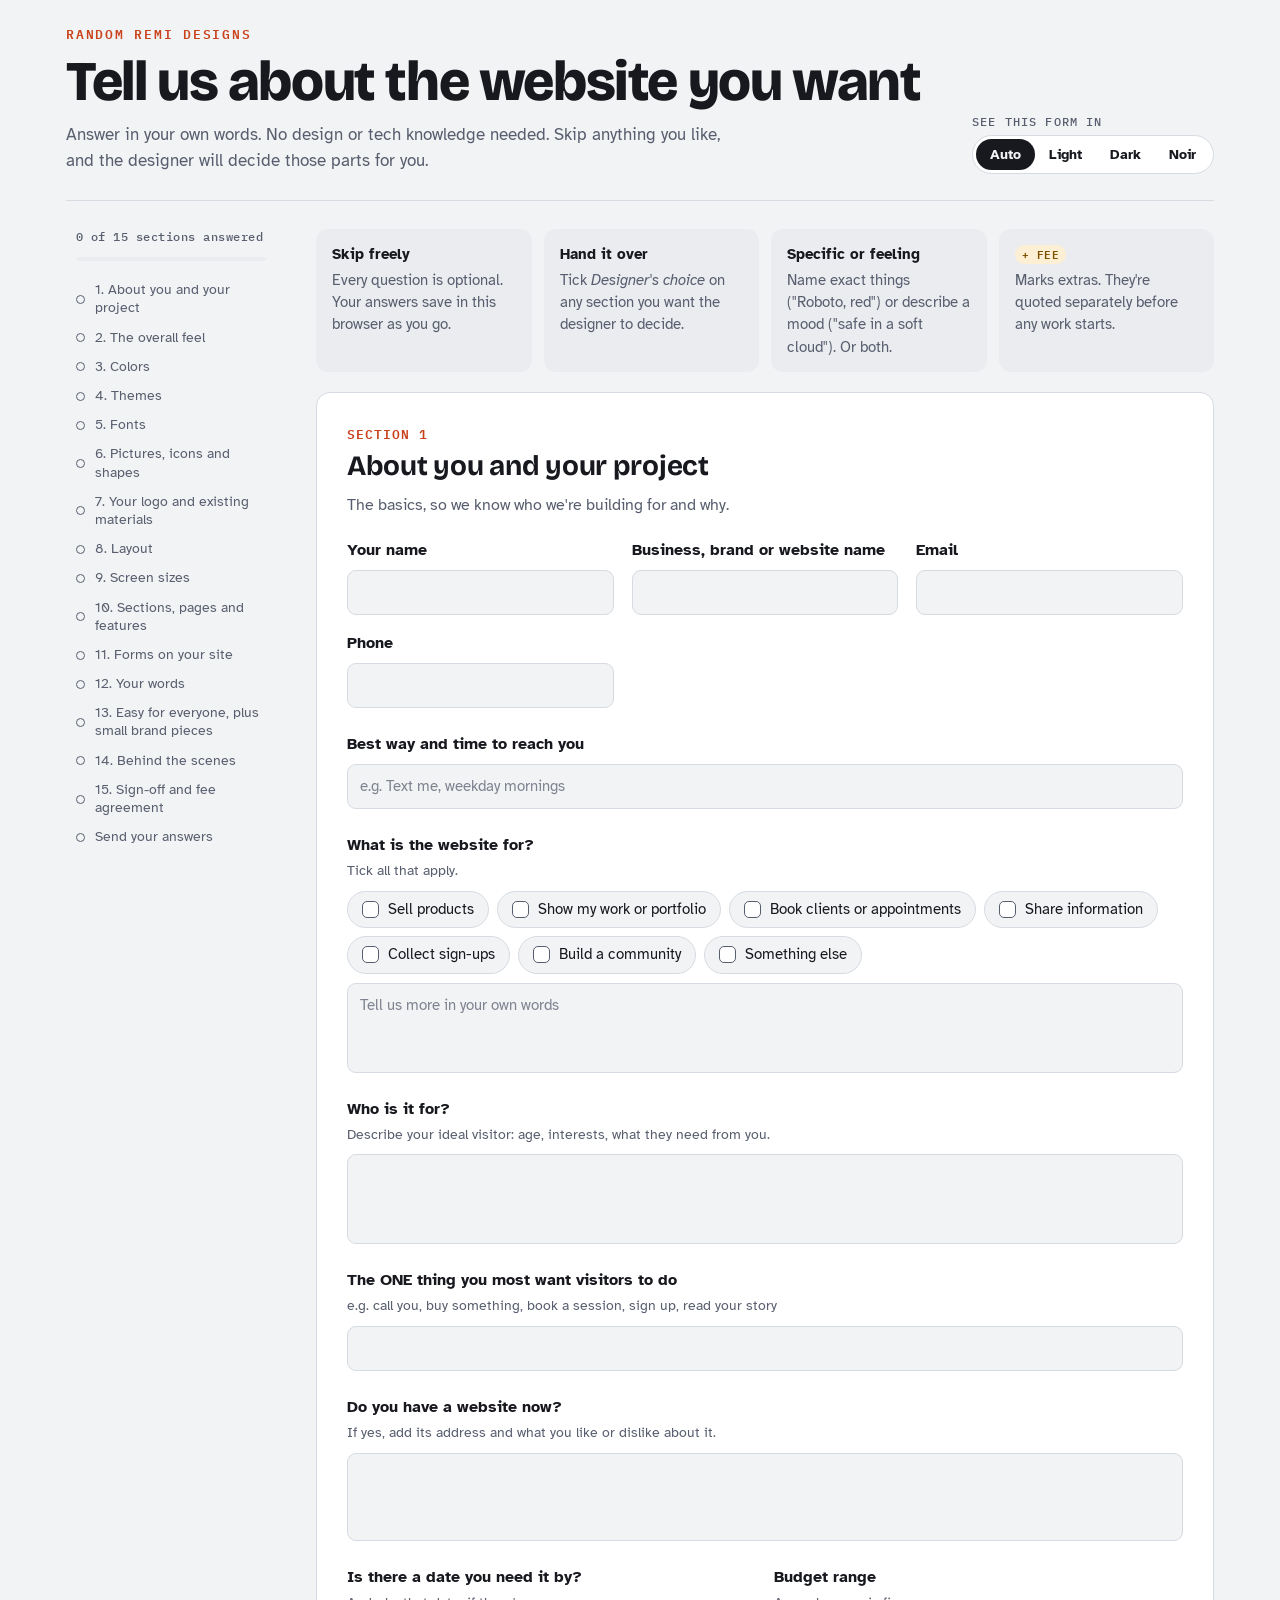
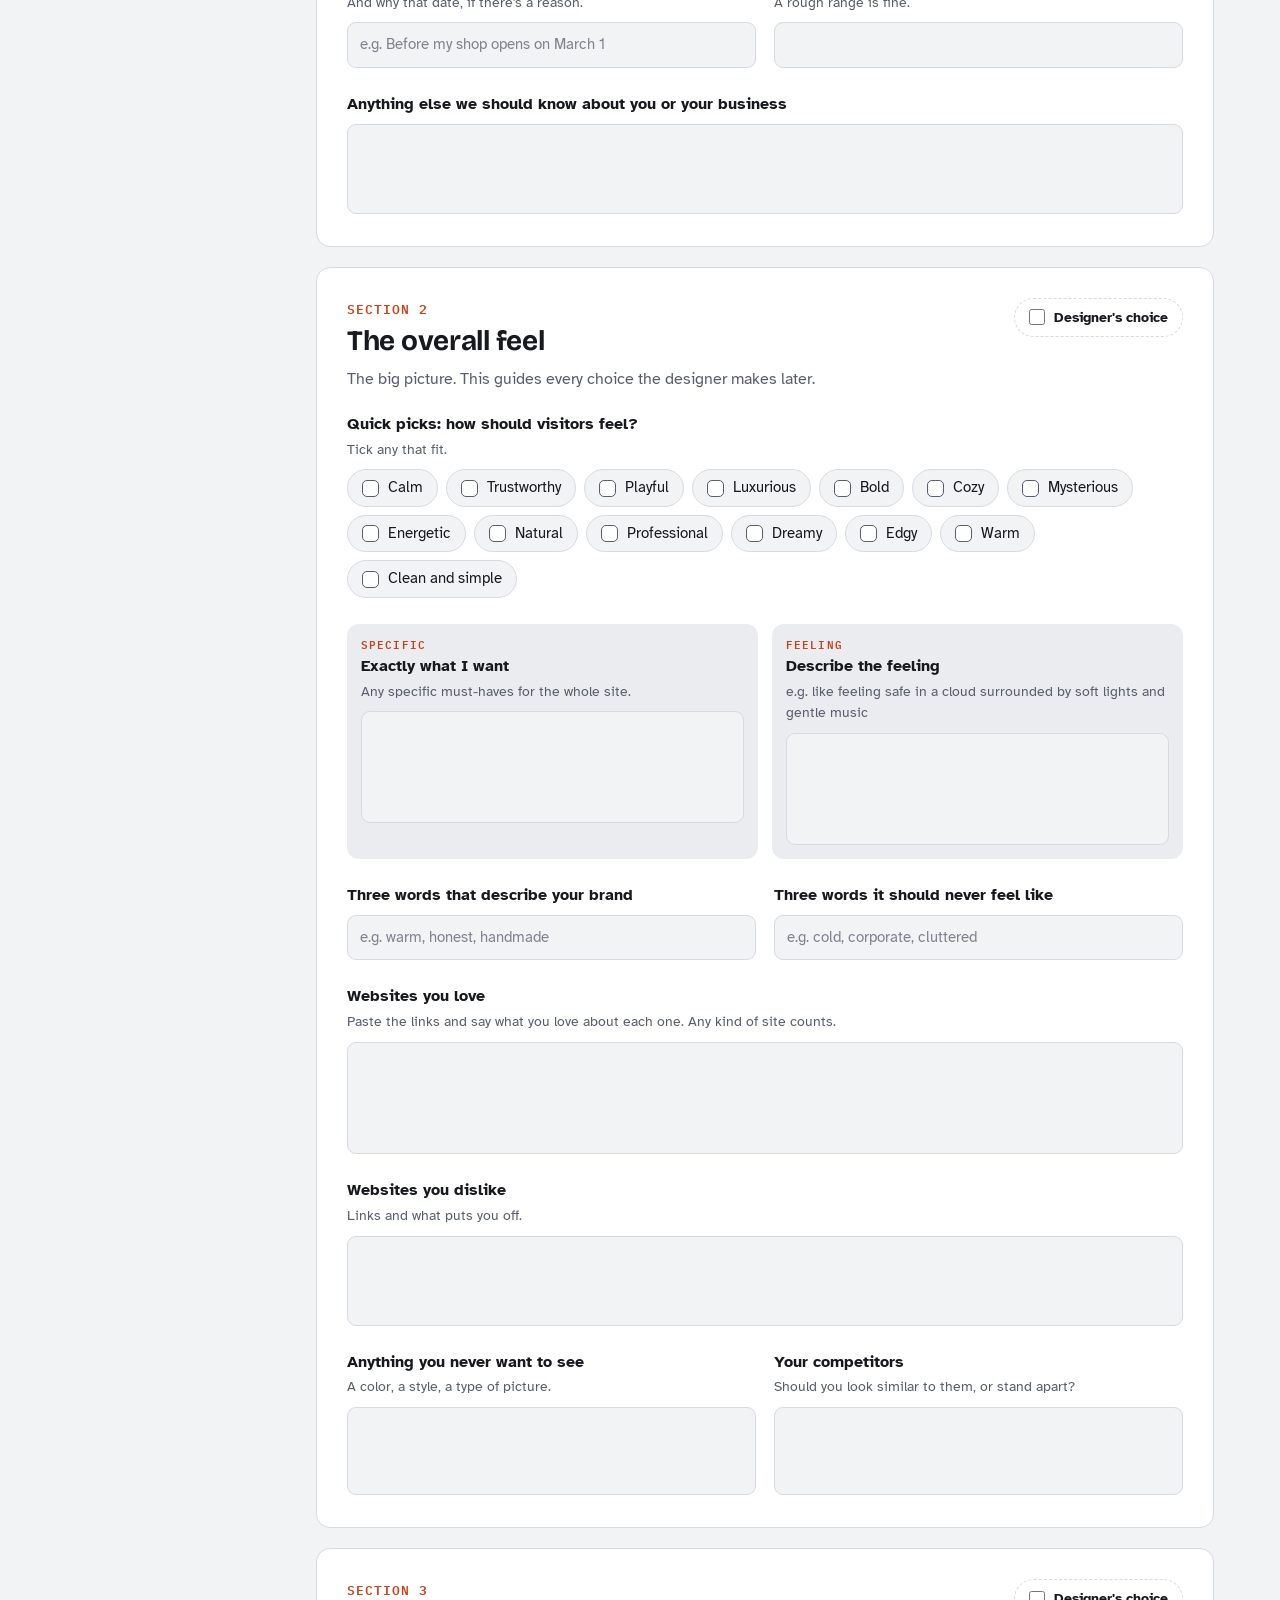
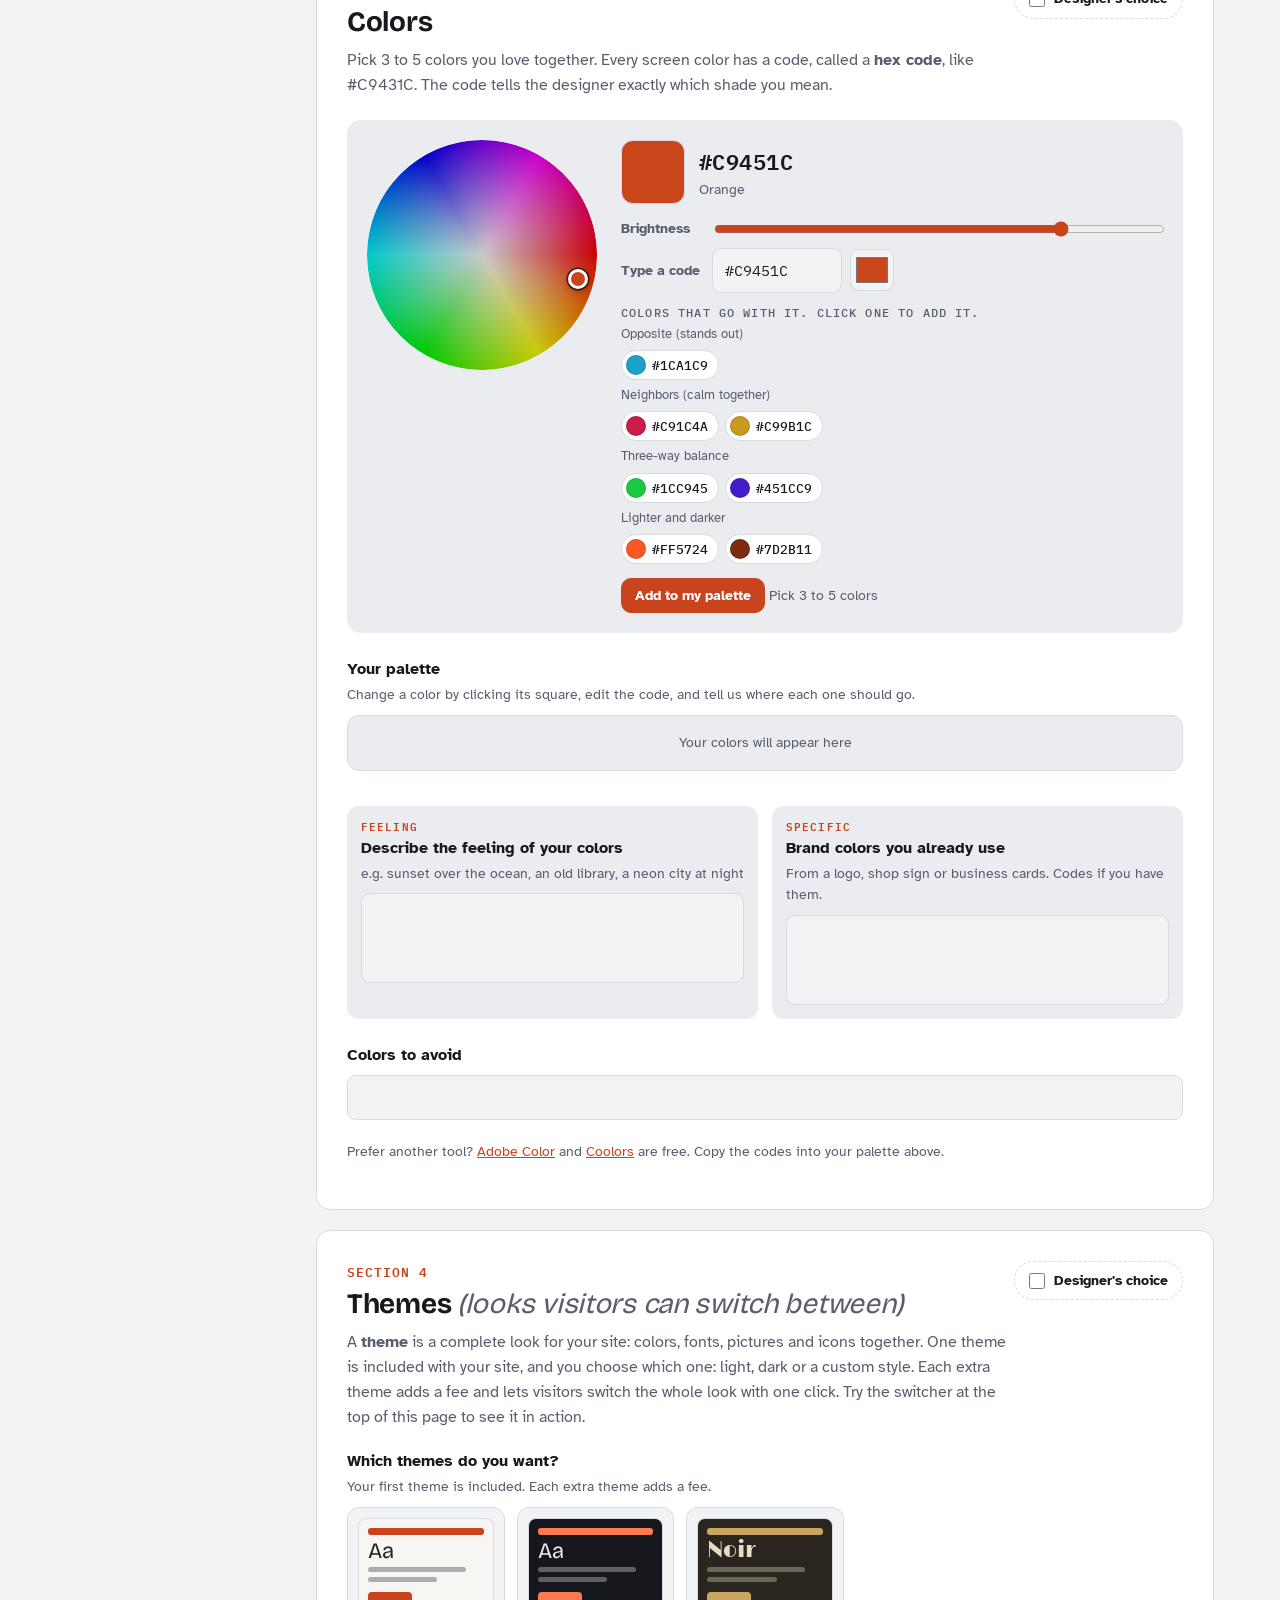
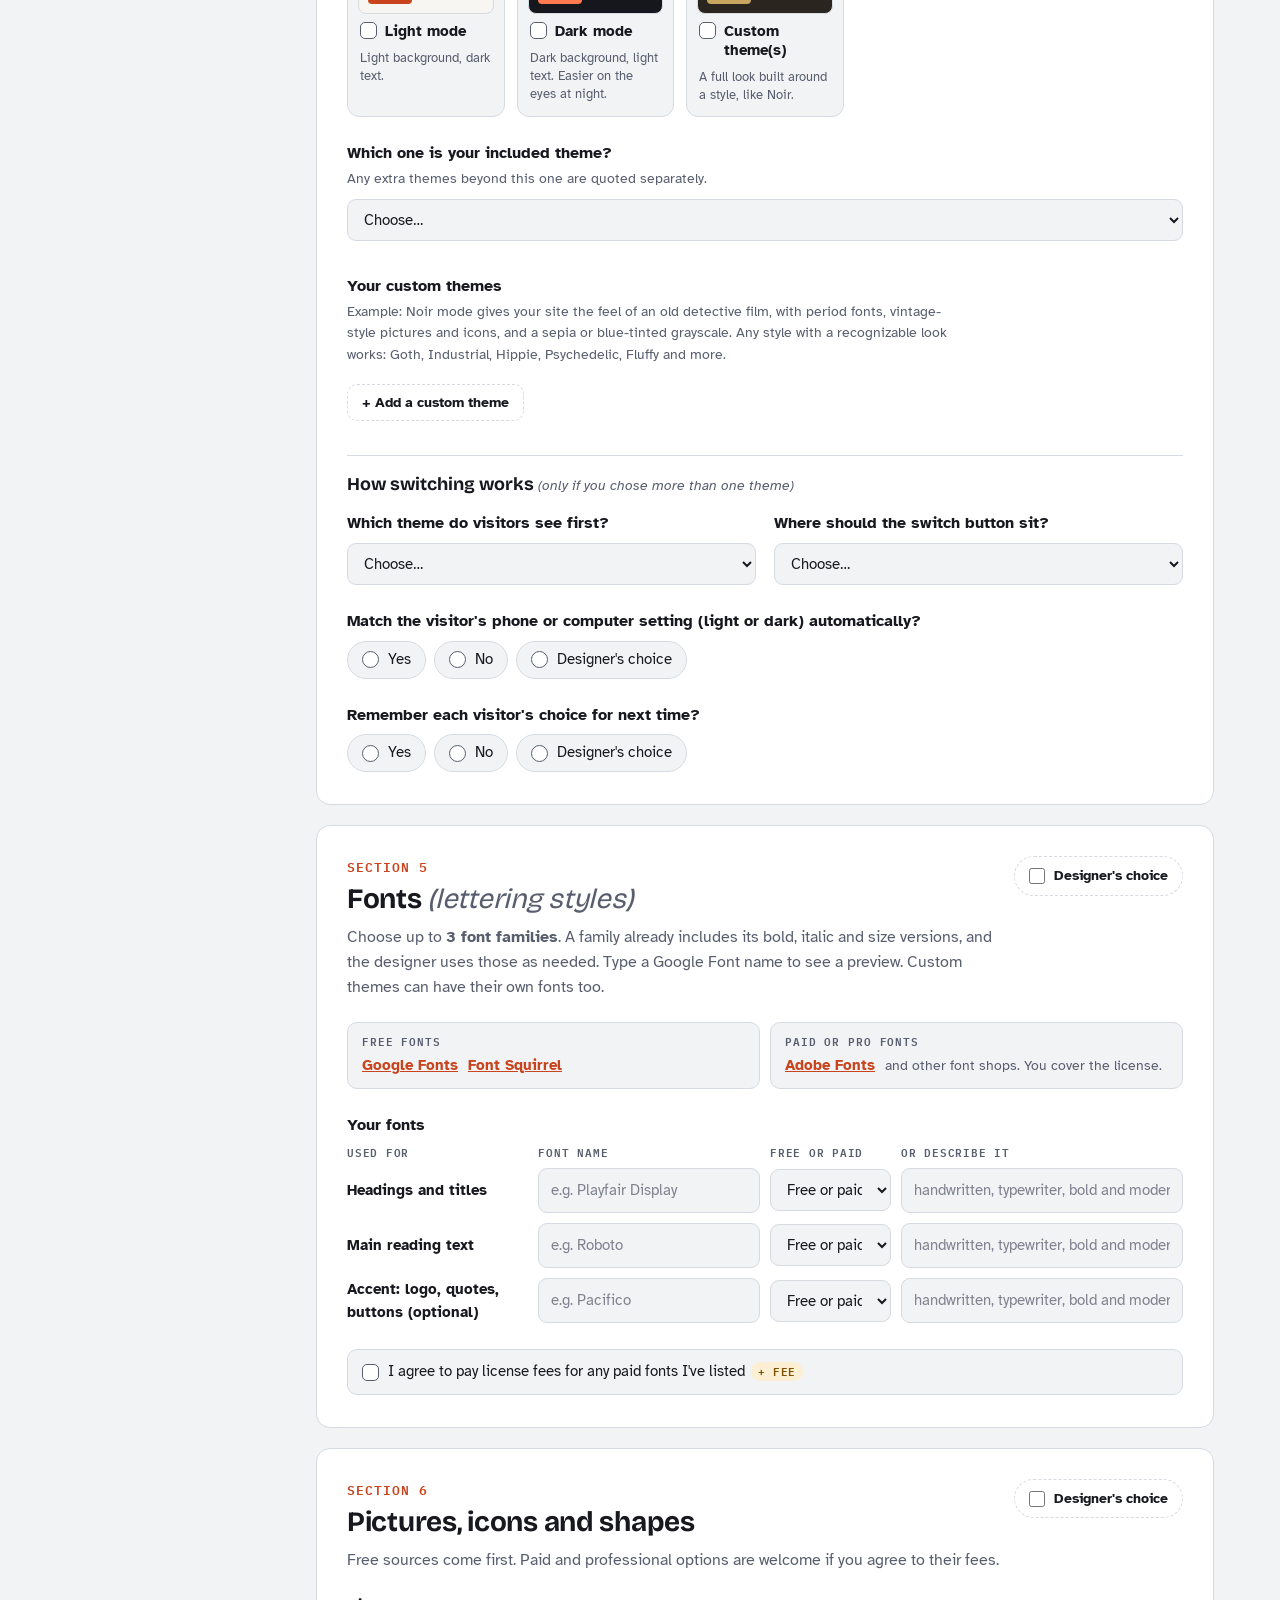
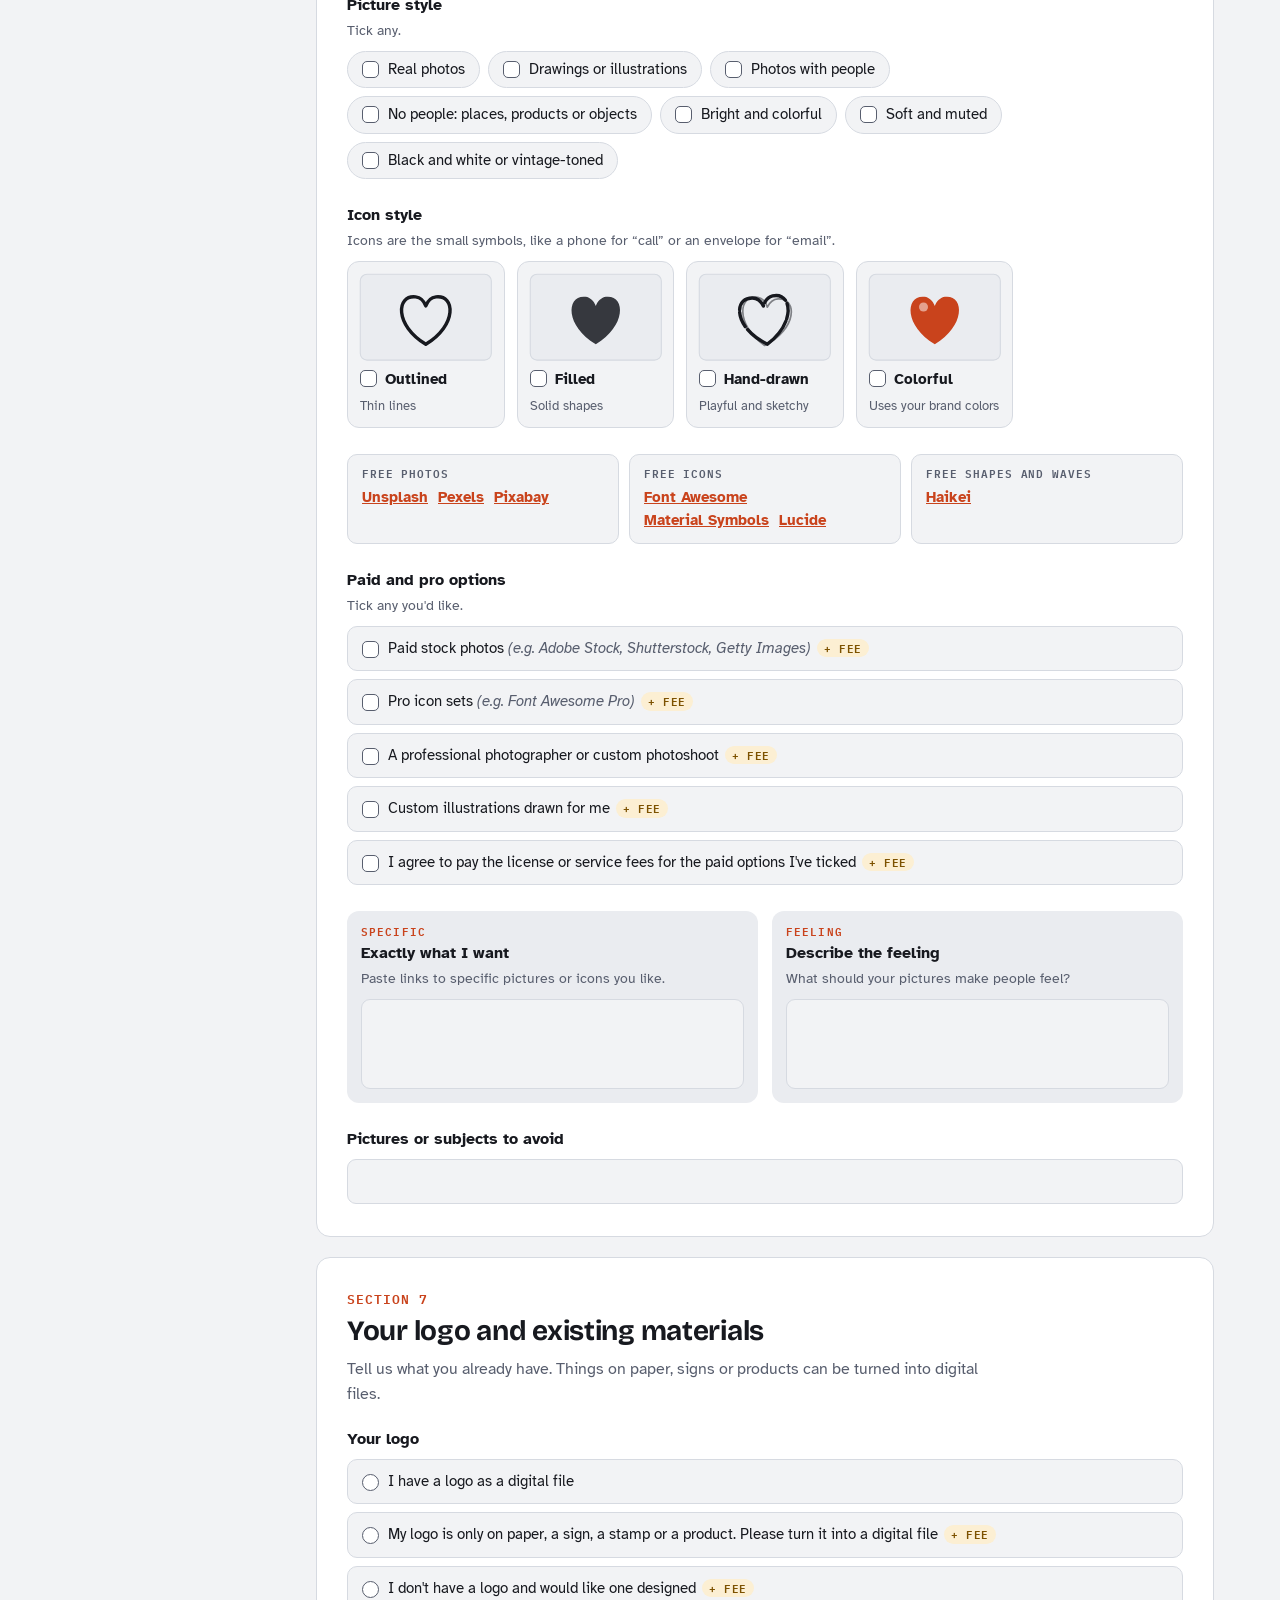
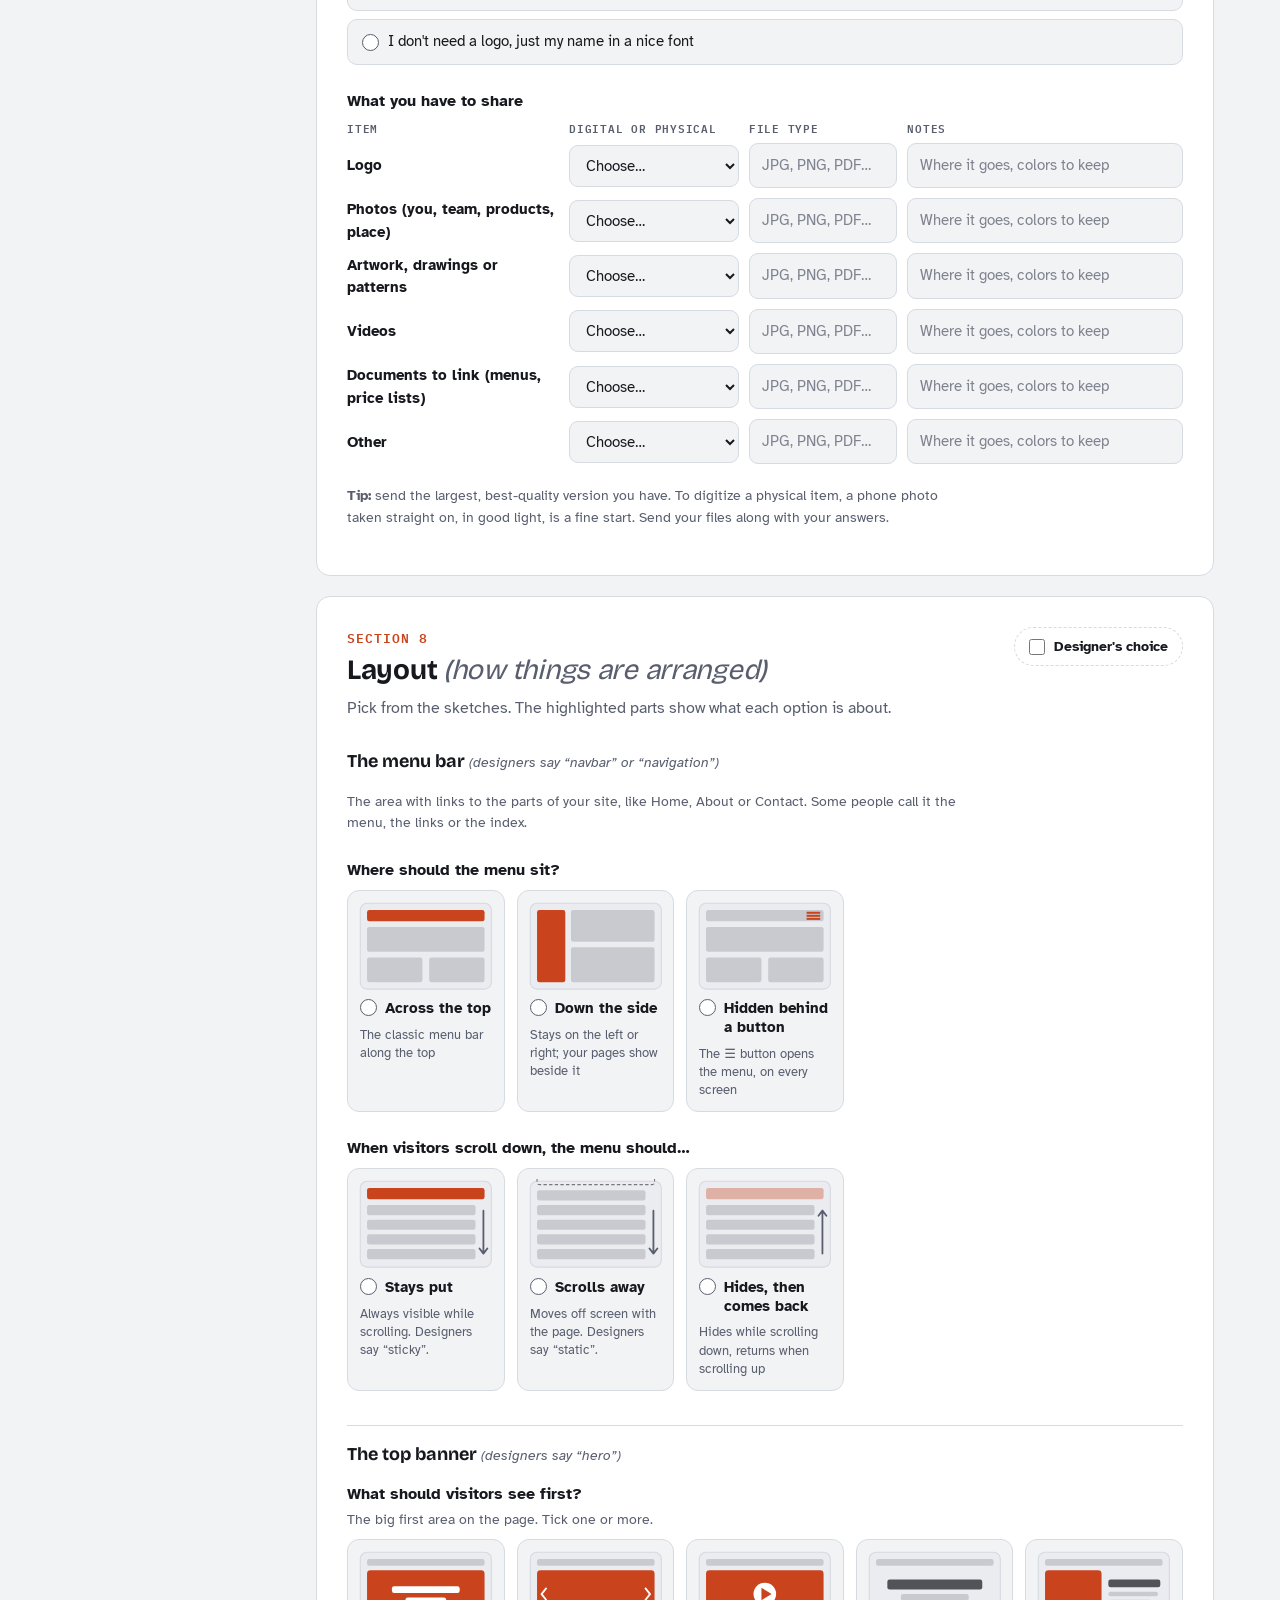
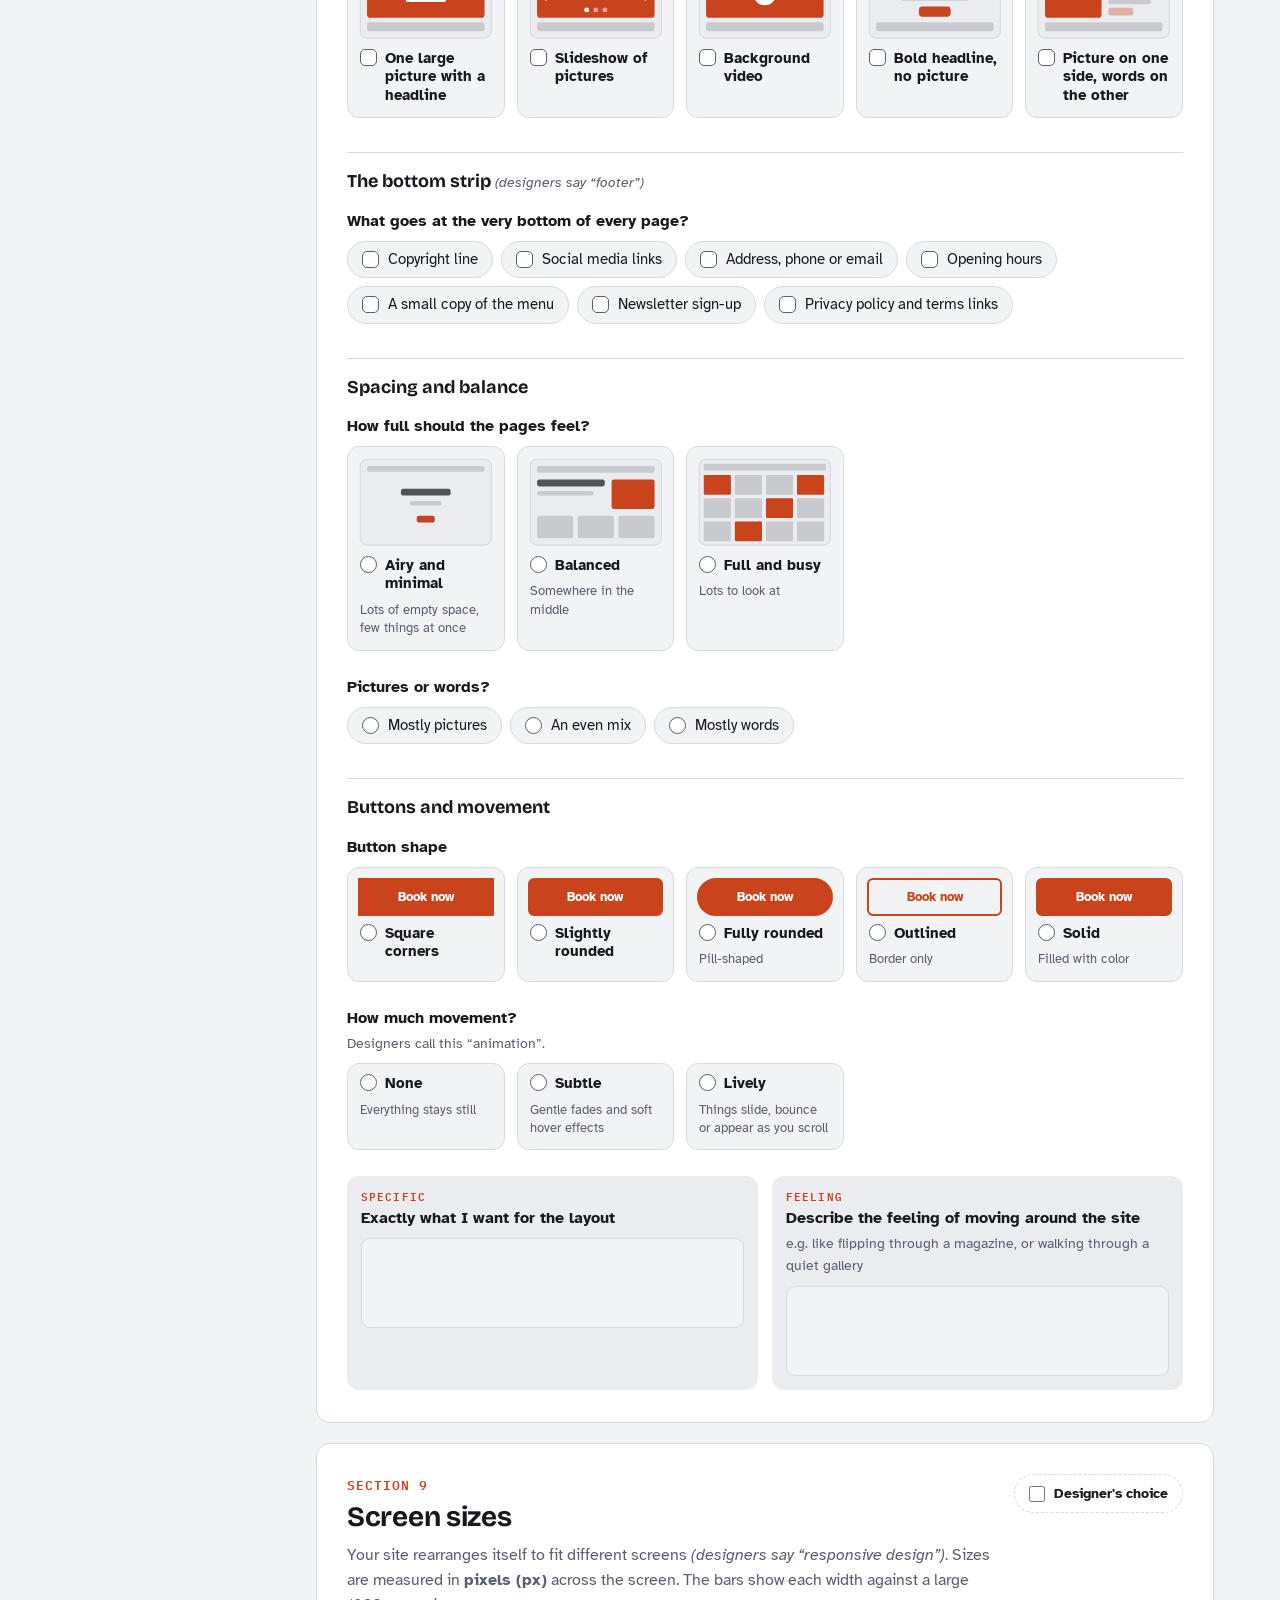
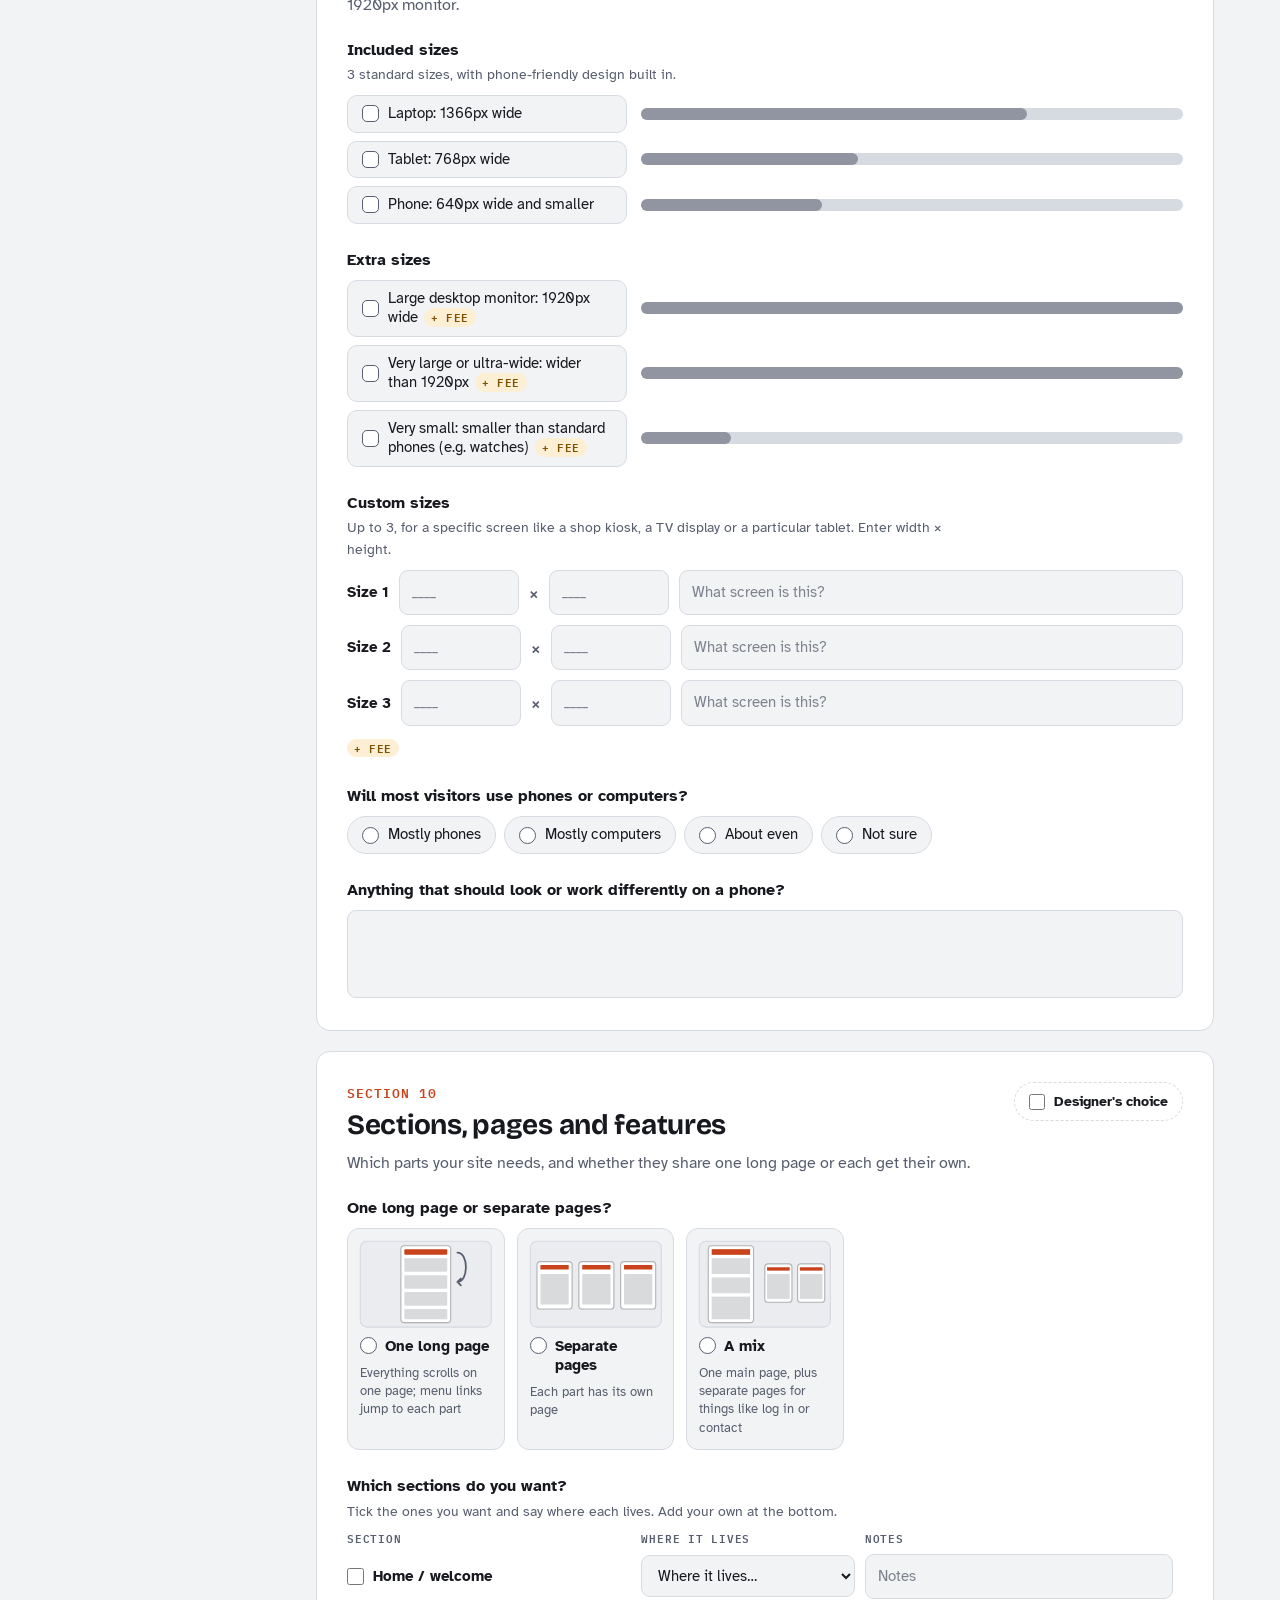
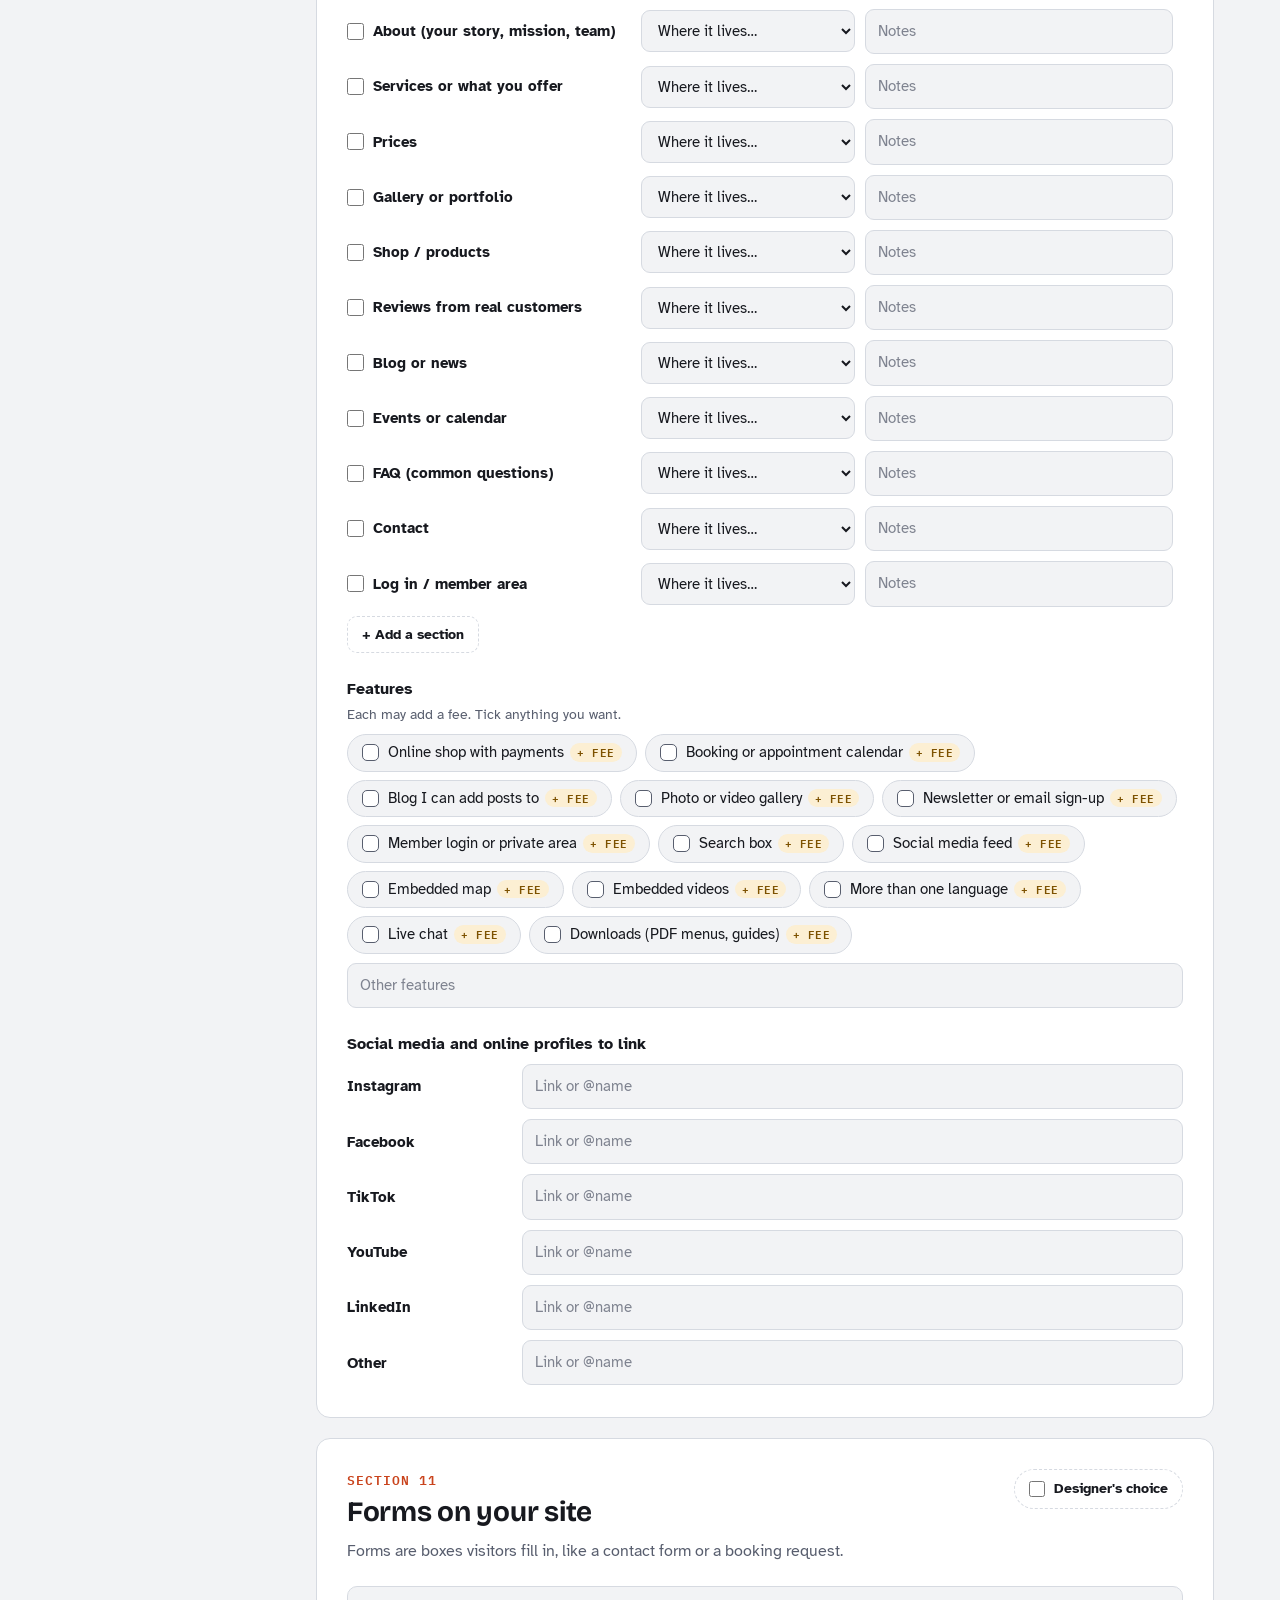
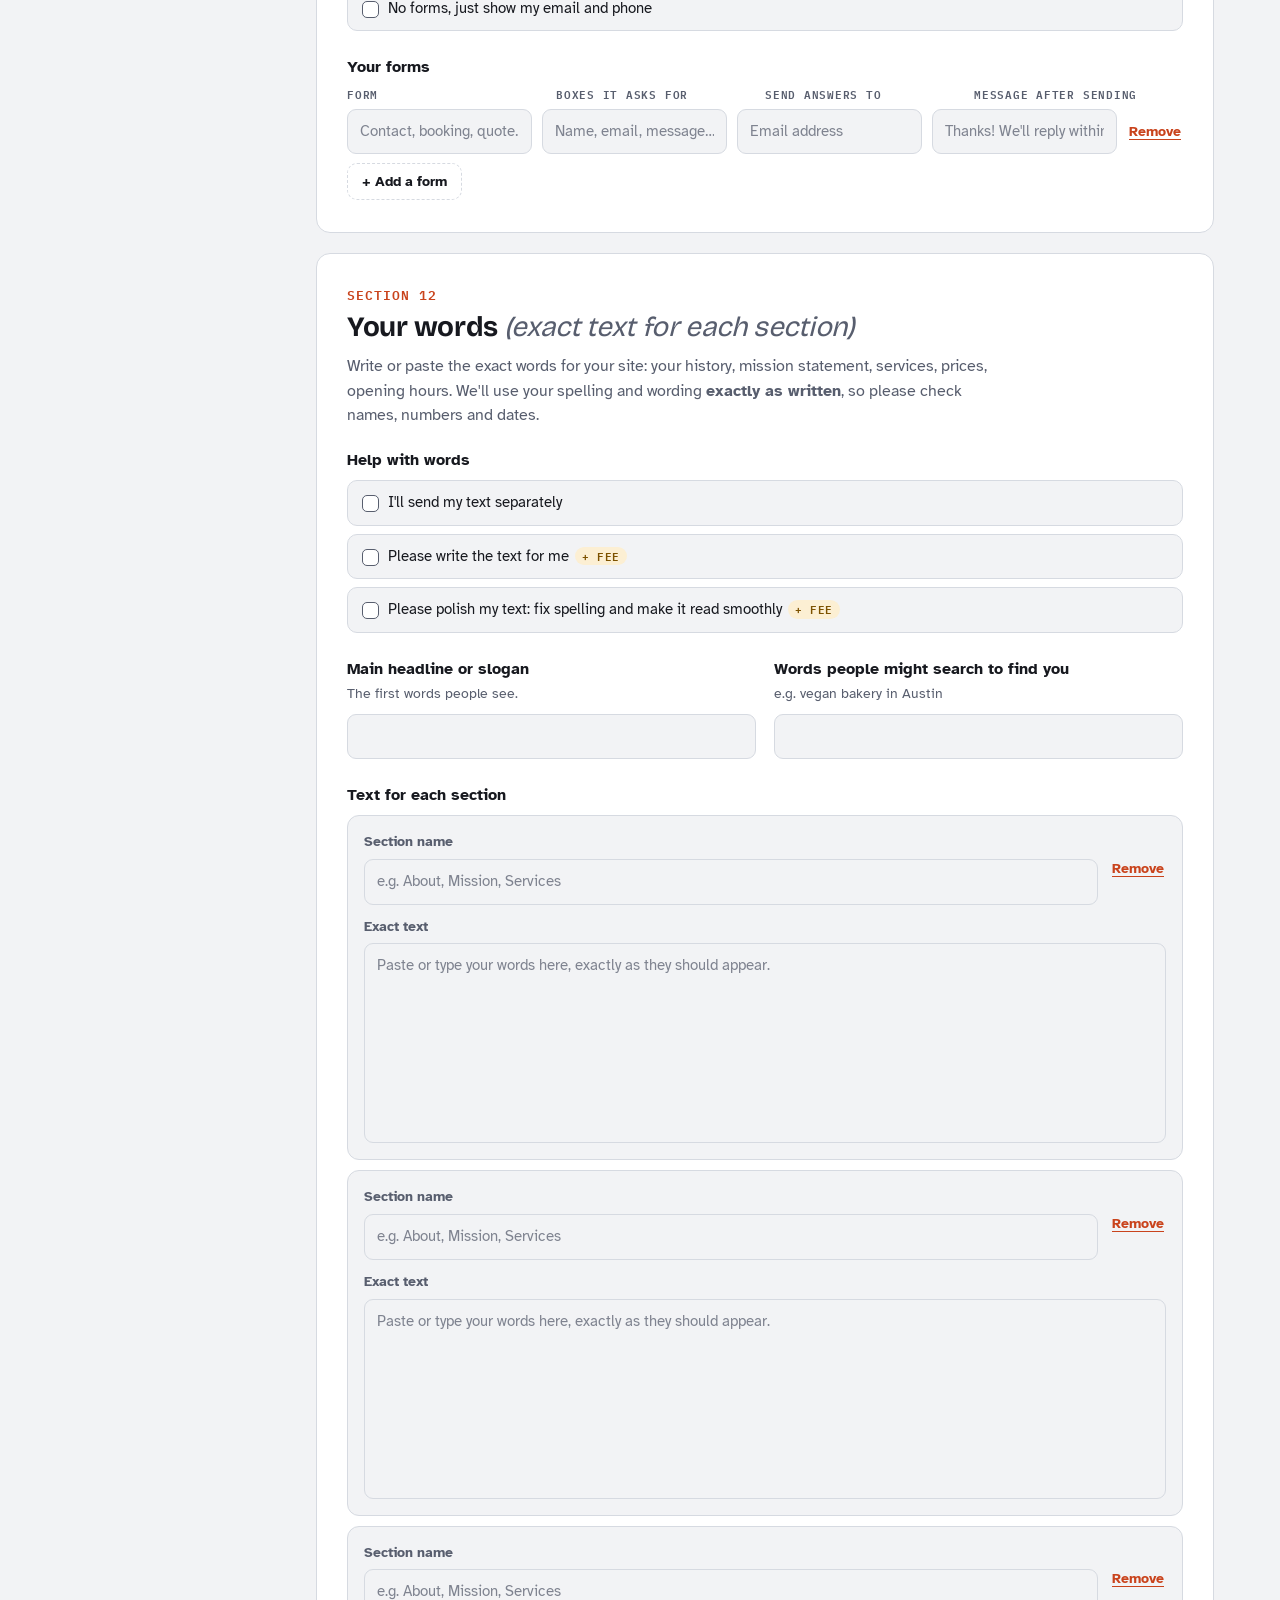
==== commit c04201f8: "Add PDF, Word and text downloads; text boxes grow with content - Save as PDF: print layout (style.cs" ====
--- a/index.html
+++ b/index.html
@@ -1,1131 +1,13 @@
 <!doctype html>
 <html lang="en">
 <head>
-<meta charset="utf-8">
-<meta name="viewport" content="width=device-width,initial-scale=1,viewport-fit=cover">
-<style>:root{color-scheme:light;padding-top:env(safe-area-inset-top,0px);padding-bottom:env(safe-area-inset-bottom,0px)}body{margin:0}img{max-width:100%}[hidden]{display:none!important}</style>
-<title>Website Design Questionnaire</title>
-<meta name="claude:viewport-fit-sides" content="cover">
-<link rel="preconnect" href="https://fonts.googleapis.com">
-<link rel="preconnect" href="https://fonts.gstatic.com" crossorigin>
-<link rel="stylesheet" href="https://fonts.googleapis.com/css2?family=Atkinson+Hyperlegible:ital,wght@0,400;0,700;1,400&family=Bricolage+Grotesque:opsz,wght@12..96,500;12..96,700;12..96,800&family=Courier+Prime:wght@400;700&family=IBM+Plex+Mono:wght@400;500;600&family=Limelight&display=swap">
-<style>
-/* Layout: studio intake sheet. Sticky section index on the left, one card per section on the right, a send-off panel at the end. */
-:root{
-  --bg:#F2F3F5; --surface:#FFFFFF; --sunk:#EAECF0; --ink:#17191F; --muted:#585E6E; --line:#D6DAE1;
-  --accent:#C9431C; --accent-ink:#FFFFFF; --accent-soft:#FBE8E0;
-  --fee:#7D5200; --fee-soft:#FCEFD3; --ok:#1C6E48;
-  --f-display:"Bricolage Grotesque","Segoe UI",system-ui,sans-serif;
-  --f-body:"Atkinson Hyperlegible",system-ui,-apple-system,"Segoe UI",sans-serif;
-  --f-mono:"IBM Plex Mono",ui-monospace,Menlo,Consolas,monospace;
-  --r:14px;
-}
-@media (prefers-color-scheme: dark){
-  :root:not([data-theme="light"]){
-    --bg:#0F1115; --surface:#181B21; --sunk:#13161B; --ink:#E7E9EE; --muted:#9BA2B2; --line:#2B2F38;
-    --accent:#FF7B4F; --accent-ink:#1A0C06; --accent-soft:#3A1E14;
-    --fee:#F0C46C; --fee-soft:#352A13; --ok:#62CF9A; color-scheme:dark;
-  }
-}
-:root[data-theme="dark"]{
-  --bg:#0F1115; --surface:#181B21; --sunk:#13161B; --ink:#E7E9EE; --muted:#9BA2B2; --line:#2B2F38;
-  --accent:#FF7B4F; --accent-ink:#1A0C06; --accent-soft:#3A1E14;
-  --fee:#F0C46C; --fee-soft:#352A13; --ok:#62CF9A; color-scheme:dark;
-}
-/* The form's own theme switcher (a live demo of Light / Dark / Noir). These come last so they win. */
-:root.t-light{
-  --bg:#F2F3F5; --surface:#FFFFFF; --sunk:#EAECF0; --ink:#17191F; --muted:#585E6E; --line:#D6DAE1;
-  --accent:#C9431C; --accent-ink:#FFFFFF; --accent-soft:#FBE8E0;
-  --fee:#7D5200; --fee-soft:#FCEFD3; --ok:#1C6E48; color-scheme:light;
-}
-:root.t-dark{
-  --bg:#0F1115; --surface:#181B21; --sunk:#13161B; --ink:#E7E9EE; --muted:#9BA2B2; --line:#2B2F38;
-  --accent:#FF7B4F; --accent-ink:#1A0C06; --accent-soft:#3A1E14;
-  --fee:#F0C46C; --fee-soft:#352A13; --ok:#62CF9A; color-scheme:dark;
-}
-:root.t-noir{
-  --bg:#1A1814; --surface:#23201B; --sunk:#1D1B17; --ink:#E8DFCB; --muted:#A99F8B; --line:#3A352C;
-  --accent:#C9A660; --accent-ink:#1A1814; --accent-soft:#352D1F;
-  --fee:#DDBD7E; --fee-soft:#30291C; --ok:#B8C2A2;
-  --f-display:"Limelight",Georgia,"Times New Roman",serif;
-  --f-body:"Courier Prime","Courier New",Courier,monospace;
-  color-scheme:dark;
-}
-:root.t-noir body{background:radial-gradient(ellipse at 50% 0%, #2A261F 0%, var(--bg) 60%) fixed, var(--bg)}
-:root.t-noir .sk, :root.t-noir .mock{filter:sepia(.55) saturate(.6)}
-
-*{box-sizing:border-box}
-body{background:var(--bg);color:var(--ink);font:16px/1.55 var(--f-body);-webkit-font-smoothing:antialiased}
-a{color:var(--accent)}
-.shell{max-width:1180px;margin:0 auto;padding-left:max(16px,env(safe-area-inset-left,0px));padding-right:max(16px,env(safe-area-inset-right,0px));padding-block:28px 72px}
-
-/* Header */
-header.top{display:flex;flex-wrap:wrap;gap:20px 32px;justify-content:space-between;align-items:flex-end;padding-bottom:26px;border-bottom:1px solid var(--line);margin-bottom:28px}
-.brand{font:600 12.5px/1 var(--f-mono);letter-spacing:.14em;text-transform:uppercase;color:var(--accent)}
-h1{font:800 clamp(34px,5.2vw,56px)/1.02 var(--f-display);letter-spacing:-.025em;margin:12px 0 12px;text-wrap:balance}
-:root.t-noir h1{font-weight:400;letter-spacing:.01em}
-.lede{max-width:60ch;color:var(--muted);margin:0;font-size:17px}
-.themesw{display:flex;flex-direction:column;gap:8px}
-.mini-lbl{font:500 11.5px/1 var(--f-mono);color:var(--muted);text-transform:uppercase;letter-spacing:.1em}
-.seg{display:inline-flex;flex-wrap:wrap;border:1px solid var(--line);border-radius:999px;padding:3px;background:var(--surface)}
-.seg button{border:0;background:none;color:var(--ink);font:600 14px var(--f-body);padding:7px 14px;border-radius:999px;cursor:pointer}
-.seg button[aria-pressed="true"]{background:var(--ink);color:var(--bg)}
-
-/* Layout */
-.layout{display:grid;grid-template-columns:210px minmax(0,1fr);gap:40px;align-items:start}
-.toc{position:sticky;top:calc(env(safe-area-inset-top,0px) + 16px);display:flex;flex-direction:column;gap:1px;font-size:14px;min-width:0}
-.toc .prog{font:500 12px var(--f-mono);color:var(--muted);padding:0 10px 12px;letter-spacing:.04em}
-.toc .bar{height:4px;background:var(--sunk);border-radius:4px;margin:0 10px 14px;overflow:hidden}
-.toc .bar i{display:block;height:100%;width:0;background:var(--accent);transition:width .3s}
-.toc a{display:flex;gap:10px;align-items:center;color:var(--muted);text-decoration:none;padding:5px 10px;border-radius:8px;line-height:1.3}
-.toc a:hover{background:var(--sunk);color:var(--ink)}
-.toc .dot{width:9px;height:9px;border-radius:50%;border:1.5px solid var(--muted);flex:none}
-.toc a.done{color:var(--ink)}
-.toc a.done .dot{background:var(--accent);border-color:var(--accent)}
-@media (max-width:880px){
-  .layout{grid-template-columns:minmax(0,1fr);gap:18px}
-  .toc{position:static;flex-direction:row;overflow-x:auto;padding-bottom:8px;gap:4px}
-  .toc a{white-space:nowrap;border:1px solid var(--line)}
-  .toc .prog,.toc .bar{display:none}
-}
-
-/* How-to strip */
-.howto{display:grid;grid-template-columns:repeat(auto-fit,minmax(200px,1fr));gap:12px;margin-bottom:20px}
-.howto div{background:var(--sunk);border-radius:12px;padding:14px 16px;font-size:14.5px;color:var(--muted)}
-.howto b{display:block;color:var(--ink);font-size:15px;margin-bottom:2px}
-
-/* Sections */
-form{margin:0}
-section.sec{background:var(--surface);border:1px solid var(--line);border-radius:var(--r);padding:30px 30px 32px;margin-bottom:20px;scroll-margin-top:16px}
-@media (max-width:560px){section.sec{padding:22px 16px 24px}}
-.sec-head{display:flex;flex-wrap:wrap;gap:12px 20px;justify-content:space-between;align-items:flex-start}
-.sec-head .num{font:600 12.5px var(--f-mono);color:var(--accent);display:block;margin-bottom:6px;letter-spacing:.08em;text-transform:uppercase}
-.sec-head h2{font:700 clamp(23px,2.6vw,28px)/1.12 var(--f-display);margin:0;text-wrap:balance;letter-spacing:-.01em}
-:root.t-noir .sec-head h2{font-weight:400;letter-spacing:.02em}
-.sec-intro{color:var(--muted);max-width:66ch;margin:10px 0 22px}
-.dc{display:inline-flex;gap:9px;align-items:center;font-weight:700;font-size:14px;border:1.5px dashed var(--line);padding:8px 14px;border-radius:999px;cursor:pointer;white-space:nowrap;background:var(--surface)}
-.dc input{width:16px;height:16px;accent-color:var(--accent);margin:0}
-.dc:has(:checked){border-style:solid;border-color:var(--accent);background:var(--accent-soft)}
-.sec-body{display:flex;flex-direction:column;gap:26px;transition:opacity .2s}
-.sec.handed .sec-body{opacity:.5}
-.handed-note{display:none;font-size:14px;color:var(--accent);font-weight:700;margin:-8px 0 16px}
-.sec.handed .handed-note{display:block}
-.sub-h{font:700 18px/1.2 var(--f-display);margin:8px 0 -8px;padding-top:18px;border-top:1px solid var(--line)}
-.sub-h .term{font:italic 400 14px var(--f-body)}
-
-/* Questions */
-.q{display:flex;flex-direction:column;gap:9px;min-width:0}
-.qlabel{font-weight:700;font-size:15.5px;line-height:1.35}
-.qlabel .tag{margin-left:6px;vertical-align:2px}
-.qhint{color:var(--muted);font-size:14px;margin-top:-5px;max-width:68ch}
-.term{font-style:italic;color:var(--muted);font-weight:400}
-input[type=text],input[type=email],input[type=tel],input[type=url],input[type=number],input[type=date],select,textarea{width:100%;min-width:0;font:inherit;font-size:15px;color:var(--ink);background:var(--bg);border:1px solid var(--line);border-radius:9px;padding:10px 12px}
-textarea{resize:vertical;min-height:88px;line-height:1.5}
-textarea.big{min-height:200px}
-::placeholder{color:var(--muted);opacity:.75}
-input:focus-visible,select:focus-visible,textarea:focus-visible,button:focus-visible,a:focus-visible{outline:2px solid var(--accent);outline-offset:2px}
-.grid{display:grid;grid-template-columns:repeat(auto-fit,minmax(240px,1fr));gap:18px 18px}
-.pair{display:grid;grid-template-columns:repeat(auto-fit,minmax(260px,1fr));gap:14px}
-.pair .q{background:var(--sunk);border-radius:12px;padding:14px}
-.pair .q .qlabel::before{display:block;font:600 11px/1 var(--f-mono);letter-spacing:.1em;text-transform:uppercase;color:var(--accent);margin-bottom:7px}
-.pair .q.exact .qlabel::before{content:"Specific"}
-.pair .q.feel .qlabel::before{content:"Feeling"}
-
-/* Option chips and cards */
-.opts{display:flex;flex-wrap:wrap;gap:8px}
-.opt{position:relative;display:inline-flex;align-items:center;gap:9px;border:1px solid var(--line);border-radius:999px;padding:8px 14px;cursor:pointer;background:var(--bg);font-size:15px;line-height:1.3;user-select:none}
-.opt input{position:absolute;opacity:0;width:1px;height:1px;pointer-events:none}
-.opt:hover{border-color:var(--muted)}
-.opt:has(:checked){border-color:var(--accent);background:var(--accent-soft)}
-.opt:has(:focus-visible){outline:2px solid var(--accent);outline-offset:2px}
-.tick{width:17px;height:17px;border:1.5px solid var(--muted);border-radius:5px;flex:none;position:relative;background:var(--surface)}
-.opt.radio .tick{border-radius:50%}
-.opt:has(:checked) .tick{background:var(--accent);border-color:var(--accent)}
-.opt:has(:checked) .tick::after{content:"";position:absolute;left:5px;top:1.5px;width:4px;height:8px;border:solid var(--accent-ink);border-width:0 2px 2px 0;transform:rotate(45deg)}
-.opt.radio:has(:checked) .tick::after{left:4px;top:4px;width:6px;height:6px;border:0;border-radius:50%;background:var(--accent-ink);transform:none}
-.opt .tag{margin-left:2px}
-.opts.cards{display:grid;grid-template-columns:repeat(auto-fill,minmax(min(140px,42vw),1fr));gap:12px}
-.opt.card{flex-direction:column;align-items:stretch;border-radius:12px;padding:10px 10px 12px;gap:8px}
-.opt.card .ot{display:flex;gap:8px;align-items:flex-start;font-weight:700;font-size:14.5px;padding:0 2px}
-.opt.card small{color:var(--muted);font-size:13px;line-height:1.4;padding:0 2px}
-.opt.card .tag{align-self:flex-start;margin:0 2px}
-.opts.list{flex-direction:column;align-items:stretch}
-.opt.line{border-radius:10px;align-items:flex-start;padding:12px 14px}
-.opt.line .tick{margin-top:2px}
-.tag{display:inline-block;font:600 10.5px/1 var(--f-mono);letter-spacing:.05em;text-transform:uppercase;padding:4px 7px;border-radius:999px;white-space:nowrap}
-.tag.fee{background:var(--fee-soft);color:var(--fee)}
-.tag.inc{background:var(--sunk);color:var(--ok);border:1px solid var(--line)}
-
-/* Sketches */
-.sk{display:block;width:100%;height:auto;color:var(--ink);border-radius:8px}
-.sk .f{fill:var(--sunk);stroke:var(--line)}
-.sk .l{fill:currentColor;opacity:.16}
-.sk .k{fill:currentColor;opacity:.72}
-.sk .a{fill:var(--accent)}
-.sk .w{fill:var(--surface)}
-.sk .o{fill:none;stroke:currentColor;opacity:.55;stroke-dasharray:3 2}
-.sk .s{fill:none;stroke:var(--muted);stroke-width:1.6;stroke-linecap:round;stroke-linejoin:round}
-.sk .ic{fill:none;stroke:currentColor;stroke-width:3;stroke-linejoin:round;stroke-linecap:round}
-
-/* Theme preview mocks (fixed illustration colors, each with its own background) */
-.mock{display:flex;flex-direction:column;gap:5px;height:96px;border-radius:8px;padding:9px;background:var(--mb);color:var(--mf);border:1px solid var(--line);overflow:hidden}
-.mock .m-nav{height:7px;border-radius:3px;background:var(--ma);width:100%}
-.mock .m-h{font:400 22px/1 var(--mfont);color:var(--mf)}
-.mock .m-l{height:5px;border-radius:3px;background:var(--mf);opacity:.35;width:85%}
-.mock .m-l.s{width:60%}
-.mock .m-b{height:12px;width:44px;border-radius:4px;background:var(--ma);margin-top:auto}
-.mock.custom{background:repeating-linear-gradient(135deg,var(--sunk) 0 10px,var(--surface) 10px 20px);align-items:center;justify-content:center;color:var(--muted);font-size:13px;font-weight:700;text-align:center}
-
-/* Repeating rows */
-.rows{display:flex;flex-direction:column;gap:10px}
-.row{display:grid;gap:10px;align-items:center;min-width:0}
-.row.r-sec{grid-template-columns:minmax(150px,1.2fr) minmax(140px,.9fr) minmax(140px,1.3fr) auto}
-.row.r-asset{grid-template-columns:minmax(130px,1fr) minmax(120px,.8fr) minmax(110px,.7fr) minmax(140px,1.3fr)}
-.row.r-font{grid-template-columns:minmax(120px,.9fr) minmax(140px,1.1fr) minmax(110px,.6fr) minmax(160px,1.4fr)}
-.row.r-social{grid-template-columns:minmax(100px,.4fr) minmax(0,1.6fr)}
-.row.r-size{grid-template-columns:auto minmax(80px,120px) auto minmax(80px,120px) minmax(140px,1fr)}
-.row.r-form{grid-template-columns:repeat(4,minmax(0,1fr)) auto}
-.row .rname{font-weight:700;font-size:14.5px}
-.row .x{font:600 16px var(--f-mono);color:var(--muted)}
-.rows-head{display:grid;gap:10px;font:600 11px/1.2 var(--f-mono);letter-spacing:.07em;text-transform:uppercase;color:var(--muted)}
-.chk{display:inline-flex;gap:9px;align-items:center;font-weight:700;font-size:14.5px;cursor:pointer}
-.chk input{width:17px;height:17px;accent-color:var(--accent);margin:0;flex:none}
-@media (max-width:720px){
-  .row.r-sec,.row.r-asset,.row.r-font,.row.r-form{grid-template-columns:minmax(0,1fr);padding:12px;border:1px solid var(--line);border-radius:10px;background:var(--bg)}
-  .row.r-size{grid-template-columns:minmax(0,1fr) auto minmax(0,1fr);padding:12px;border:1px solid var(--line);border-radius:10px}
-  .row.r-size .rname,.row.r-size .wide{grid-column:1/-1}
-  .rows-head{display:none}
-}
-.block{border:1px solid var(--line);border-radius:12px;padding:16px;background:var(--bg);display:flex;flex-direction:column;gap:12px}
-.block-head{display:flex;justify-content:space-between;align-items:center;gap:12px}
-.block-head b{font:700 16px var(--f-display)}
-.f{display:flex;flex-direction:column;gap:6px;min-width:0}
-.f > span{font-size:13.5px;font-weight:700;color:var(--muted)}
-.style-hint{font-size:14px;color:var(--muted);background:var(--sunk);border-radius:8px;padding:9px 12px;margin:0}
-.style-hint:empty{display:none}
-
-/* Buttons */
-.btn{display:inline-flex;align-items:center;gap:8px;font:700 15px var(--f-body);padding:11px 18px;border-radius:10px;border:1.5px solid var(--ink);background:var(--ink);color:var(--bg);cursor:pointer}
-.btn.ghost{background:transparent;color:var(--ink)}
-.btn.accent{background:var(--accent);border-color:var(--accent);color:var(--accent-ink)}
-.btn:disabled{opacity:.45;cursor:not-allowed}
-.btn.sm{font-size:14px;padding:8px 13px}
-.link{border:0;background:none;color:var(--accent);font:600 14px var(--f-body);cursor:pointer;padding:4px 2px;text-decoration:underline;text-underline-offset:3px}
-.add{align-self:flex-start;border:1.5px dashed var(--line);background:transparent;color:var(--ink);font:700 14px var(--f-body);padding:9px 14px;border-radius:10px;cursor:pointer}
-.add:hover{border-color:var(--accent);color:var(--accent)}
-.add:disabled{opacity:.45;cursor:not-allowed}
-
-/* Resources */
-.res{display:grid;grid-template-columns:repeat(auto-fit,minmax(230px,1fr));gap:10px}
-.res div{border:1px solid var(--line);border-radius:10px;padding:12px 14px;font-size:14.5px;background:var(--bg)}
-.res b{display:block;font:600 11px/1 var(--f-mono);letter-spacing:.08em;text-transform:uppercase;color:var(--muted);margin-bottom:8px}
-.res a{font-weight:700;margin-right:10px;display:inline-block}
-
-/* Color studio */
-.studio{display:grid;grid-template-columns:auto minmax(0,1fr);gap:24px;align-items:start;background:var(--sunk);border-radius:14px;padding:20px}
-@media (max-width:640px){.studio{grid-template-columns:minmax(0,1fr);justify-items:center}}
-.wheel-wrap{position:relative;width:230px;height:230px;touch-action:none;flex:none}
-#wheel{width:230px;height:230px;border-radius:50%;cursor:crosshair;display:block}
-#wheel-marker{position:absolute;width:20px;height:20px;border-radius:50%;border:3px solid #fff;box-shadow:0 0 0 1.5px rgba(0,0,0,.6),0 2px 6px rgba(0,0,0,.35);transform:translate(-50%,-50%);pointer-events:none}
-.picked{display:flex;flex-direction:column;gap:14px;min-width:0;width:100%}
-.now{display:flex;gap:14px;align-items:center}
-#now-swatch{width:64px;height:64px;border-radius:12px;border:1px solid var(--line);flex:none}
-#now-hex{font:600 22px var(--f-mono);letter-spacing:.02em}
-#now-name{color:var(--muted);font-size:14px}
-.ctl{display:grid;grid-template-columns:auto minmax(0,1fr);gap:8px 12px;align-items:center;font-size:14px}
-.ctl label{font-weight:700;color:var(--muted)}
-#bright{width:100%;accent-color:var(--accent)}
-.typecode{display:flex;gap:8px;align-items:center}
-.typecode input[type=text]{max-width:130px;font-family:var(--f-mono)}
-.typecode input[type=color]{width:44px;height:40px;border:1px solid var(--line);border-radius:8px;background:var(--bg);padding:3px;cursor:pointer}
-.harm{display:flex;flex-direction:column;gap:6px}
-.harm-row{display:flex;flex-wrap:wrap;gap:6px;align-items:center}
-.harm-row > span{font-size:12.5px;color:var(--muted);width:100%}
-.hchip{display:inline-flex;align-items:center;gap:6px;border:1px solid var(--line);background:var(--surface);color:var(--ink);border-radius:999px;padding:4px 10px 4px 4px;font:500 12.5px var(--f-mono);cursor:pointer}
-.hchip i{width:20px;height:20px;border-radius:50%;border:1px solid rgba(0,0,0,.15)}
-.hchip:hover{border-color:var(--accent)}
-.strip{display:flex;height:56px;border-radius:12px;overflow:hidden;border:1px solid var(--line)}
-.strip i{flex:1}
-.strip.empty{align-items:center;justify-content:center;color:var(--muted);font-size:14px;background:var(--sunk)}
-.row.r-pal{grid-template-columns:44px minmax(90px,.7fr) minmax(120px,1fr) minmax(140px,1fr) auto}
-.row.r-pal input[type=color]{width:44px;height:42px;border:1px solid var(--line);border-radius:9px;padding:3px;background:var(--bg);cursor:pointer}
-.row.r-pal .hex{font-family:var(--f-mono)}
-@media (max-width:720px){.row.r-pal{grid-template-columns:44px minmax(0,1fr) auto;padding:10px;border:1px solid var(--line);border-radius:10px}.row.r-pal .wide{grid-column:1/-1}}
-
-/* Font previews */
-.fprev{margin:4px 0 0;padding:10px 14px;border-radius:9px;background:var(--sunk);font-size:22px;line-height:1.25;overflow-wrap:anywhere;grid-column:1/-1}
-.fprev small{display:block;font:12px var(--f-mono);color:var(--muted);margin-bottom:4px}
-
-/* Screen size bars */
-.sizes{display:flex;flex-direction:column;gap:8px}
-.size{display:grid;grid-template-columns:minmax(200px,280px) minmax(0,1fr);gap:14px;align-items:center}
-.size .opt{border-radius:10px}
-.size .bar{height:12px;border-radius:6px;background:var(--line);position:relative}
-.size .bar i{position:absolute;inset:0 auto 0 0;border-radius:6px;background:var(--muted);opacity:.55}
-.size:has(:checked) .bar i{background:var(--accent);opacity:1}
-@media (max-width:560px){.size{grid-template-columns:minmax(0,1fr)}}
-
-/* Button-shape demos */
-.bdemo{display:block;text-align:center;font:700 13px var(--f-body);padding:9px 6px;border:2px solid var(--accent)}
-.bdemo.solid{background:var(--accent);color:var(--accent-ink)}
-.bdemo.outline{background:transparent;color:var(--accent)}
-
-/* Send panel */
-.send{background:var(--ink);color:var(--bg);border-radius:var(--r);padding:30px;margin-top:8px}
-.send h2{font:800 clamp(24px,3vw,32px)/1.1 var(--f-display);margin:0 0 8px}
-:root.t-noir .send h2{font-weight:400}
-.send p{margin:0 0 16px;opacity:.82;max-width:62ch}
-.send .btns{display:flex;flex-wrap:wrap;gap:10px;margin-bottom:14px}
-.send .btn{border-color:var(--bg);background:var(--bg);color:var(--ink)}
-.send .btn.ghost{background:transparent;color:var(--bg)}
-.send .btn.accent{background:var(--accent);border-color:var(--accent);color:var(--accent-ink)}
-#summary{width:100%;min-height:260px;font:13.5px/1.55 var(--f-mono);background:var(--surface);color:var(--ink);border:0;border-radius:10px;padding:14px}
-.status{font-weight:700;min-height:1.4em;margin:0 0 10px}
-.fees{background:var(--fee-soft);color:var(--fee);border-radius:10px;padding:12px 14px;font-size:14.5px;margin-bottom:14px}
-.fees:empty{display:none}
-.confirm{display:inline-flex;flex-wrap:wrap;gap:8px;align-items:center}
-.confirm span{font-weight:700}
-
-/* Glossary */
-details.gloss{margin-top:20px;background:var(--surface);border:1px solid var(--line);border-radius:var(--r);padding:18px 22px}
-details.gloss summary{cursor:pointer;font:700 18px var(--f-display)}
-.tbl{overflow-x:auto;margin-top:14px}
-.tbl table{border-collapse:collapse;width:100%;min-width:560px;font-size:14.5px}
-.tbl th,.tbl td{text-align:left;padding:9px 10px;border-bottom:1px solid var(--line);vertical-align:top}
-.tbl th{font:600 11px var(--f-mono);letter-spacing:.08em;text-transform:uppercase;color:var(--muted)}
-.tbl td:nth-child(2){font-weight:700}
-
-.vh{position:absolute;width:1px;height:1px;overflow:hidden;clip:rect(0 0 0 0);white-space:nowrap}
-@media (prefers-reduced-motion: reduce){*{transition:none!important;animation:none!important;scroll-behavior:auto!important}}
-</style>
-
+  <meta charset="utf-8">
+  <meta name="viewport" content="width=device-width, initial-scale=1">
+  <title>Website Design Questionnaire | Random Remi Designs</title>
+  <meta http-equiv="refresh" content="0; url=form/">
+  <link rel="canonical" href="form/">
 </head>
 <body>
-<div class="shell">
-  <header class="top">
-    <div>
-      <div class="brand">Random Remi Designs</div>
-      <h1>Tell us about the website you want</h1>
-      <p class="lede">Answer in your own words. No design or tech knowledge needed. Skip anything you like, and the designer will decide those parts for you.</p>
-    </div>
-    <div class="themesw">
-      <span class="mini-lbl" id="sw-lbl">See this form in</span>
-      <div class="seg" role="group" aria-labelledby="sw-lbl">
-        <button type="button" data-t="auto" aria-pressed="true">Auto</button>
-        <button type="button" data-t="light" aria-pressed="false">Light</button>
-        <button type="button" data-t="dark" aria-pressed="false">Dark</button>
-        <button type="button" data-t="noir" aria-pressed="false">Noir</button>
-      </div>
-    </div>
-  </header>
-
-  <div class="layout">
-    <nav class="toc" id="toc" aria-label="Sections">
-      <div class="prog" id="prog">0 of 15 answered</div>
-      <div class="bar"><i id="prog-bar"></i></div>
-    </nav>
-
-    <div>
-      <div class="howto">
-        <div><b>Skip freely</b>Every question is optional. Your answers save in this browser as you go.</div>
-        <div><b>Hand it over</b>Tick <em>Designer's choice</em> on any section you want the designer to decide.</div>
-        <div><b>Specific or feeling</b>Name exact things ("Roboto, red") or describe a mood ("safe in a soft cloud"). Or both.</div>
-        <div><b><span class="tag fee">+ fee</span></b>Marks extras. They're quoted separately before any work starts.</div>
-      </div>
-
-      <form id="form" autocomplete="on" novalidate>
-
-<!-- 1 -->
-<section class="sec" id="s1" data-title="1. About you and your project">
-  <div class="sec-head"><div><span class="num">Section 1</span><h2>About you and your project</h2></div></div>
-  <p class="sec-intro">The basics, so we know who we're building for and why.</p>
-  <div class="sec-body">
-    <div class="grid">
-      <div class="q" data-label="Your name"><input type="text" id="a-name" autocomplete="name"></div>
-      <div class="q" data-label="Business, brand or website name"><input type="text" id="a-biz" autocomplete="organization"></div>
-      <div class="q" data-label="Email"><input type="email" id="a-email" autocomplete="email"></div>
-      <div class="q" data-label="Phone"><input type="tel" id="a-phone" autocomplete="tel"></div>
-    </div>
-    <div class="q" data-label="Best way and time to reach you"><input type="text" id="a-reach" placeholder="e.g. Text me, weekday mornings"></div>
-    <div class="q" data-label="What is the website for?" data-hint="Tick all that apply.">
-      <div class="opts" data-opts="purpose"></div>
-      <textarea id="a-purpose" data-sub="Tell us more" rows="3" placeholder="Tell us more in your own words"></textarea>
-    </div>
-    <div class="q" data-label="Who is it for?" data-hint="Describe your ideal visitor: age, interests, what they need from you."><textarea id="a-audience" rows="3"></textarea></div>
-    <div class="q" data-label="The ONE thing you most want visitors to do" data-hint="e.g. call you, buy something, book a session, sign up, read your story"><input type="text" id="a-goal"></div>
-    <div class="q" data-label="Do you have a website now?" data-hint="If yes, add its address and what you like or dislike about it."><textarea id="a-current" rows="2"></textarea></div>
-    <div class="grid">
-      <div class="q" data-label="Is there a date you need it by?" data-hint="And why that date, if there's a reason."><input type="text" id="a-date" placeholder="e.g. Before my shop opens on March 1"></div>
-      <div class="q" data-label="Budget range" data-hint="A rough range is fine."><input type="text" id="a-budget"></div>
-    </div>
-    <div class="q" data-label="Anything else we should know about you or your business"><textarea id="a-else" rows="3"></textarea></div>
-  </div>
-</section>
-
-<!-- 2 -->
-<section class="sec" id="s2" data-title="2. The overall feel">
-  <div class="sec-head"><div><span class="num">Section 2</span><h2>The overall feel</h2></div>
-    <label class="dc"><input type="checkbox" class="dc-box" id="dc-2"> Designer's choice</label></div>
-  <p class="sec-intro">The big picture. This guides every choice the designer makes later.</p>
-  <p class="handed-note">You've handed this section to the designer. You can still add notes.</p>
-  <div class="sec-body">
-    <div class="q" data-label="Quick picks: how should visitors feel?" data-hint="Tick any that fit.">
-      <div class="opts" data-opts="feel"></div>
-    </div>
-    <div class="pair">
-      <div class="q exact" data-label="Exactly what I want" data-hint="Any specific must-haves for the whole site."><textarea id="v-exact" rows="4"></textarea></div>
-      <div class="q feel" data-label="Describe the feeling" data-hint="e.g. like feeling safe in a cloud surrounded by soft lights and gentle music"><textarea id="v-feel" rows="4"></textarea></div>
-    </div>
-    <div class="grid">
-      <div class="q" data-label="Three words that describe your brand"><input type="text" id="v-3yes" placeholder="e.g. warm, honest, handmade"></div>
-      <div class="q" data-label="Three words it should never feel like"><input type="text" id="v-3no" placeholder="e.g. cold, corporate, cluttered"></div>
-    </div>
-    <div class="q" data-label="Websites you love" data-hint="Paste the links and say what you love about each one. Any kind of site counts."><textarea id="v-love" rows="4"></textarea></div>
-    <div class="q" data-label="Websites you dislike" data-hint="Links and what puts you off."><textarea id="v-hate" rows="3"></textarea></div>
-    <div class="grid">
-      <div class="q" data-label="Anything you never want to see" data-hint="A color, a style, a type of picture."><textarea id="v-never" rows="2"></textarea></div>
-      <div class="q" data-label="Your competitors" data-hint="Should you look similar to them, or stand apart?"><textarea id="v-comp" rows="2"></textarea></div>
-    </div>
-  </div>
-</section>
-
-<!-- 3 -->
-<section class="sec" id="s3" data-title="3. Colors">
-  <div class="sec-head"><div><span class="num">Section 3</span><h2>Colors</h2></div>
-    <label class="dc"><input type="checkbox" class="dc-box" id="dc-3"> Designer's choice</label></div>
-  <p class="sec-intro">Pick 3 to 5 colors you love together. Every screen color has a code, called a <b>hex code</b>, like #C9431C. The code tells the designer exactly which shade you mean.</p>
-  <p class="handed-note">You've handed this section to the designer. You can still add notes.</p>
-  <div class="sec-body">
-    <div class="studio">
-      <div class="wheel-wrap" id="wheel-wrap">
-        <canvas id="wheel" width="230" height="230" aria-label="Color wheel. Click or drag to pick a color." role="img"></canvas>
-        <span id="wheel-marker"></span>
-      </div>
-      <div class="picked">
-        <div class="now">
-          <span id="now-swatch"></span>
-          <div><div id="now-hex">#C9431C</div><div id="now-name">Dark orange</div></div>
-        </div>
-        <div class="ctl">
-          <label for="bright">Brightness</label><input type="range" id="bright" min="5" max="100" value="80" data-nosave>
-          <label for="typed">Type a code</label>
-          <div class="typecode"><input type="text" id="typed" placeholder="#RRGGBB" maxlength="7" data-nosave><input type="color" id="native" aria-label="Pick with your device's color picker" data-nosave></div>
-        </div>
-        <div class="harm" id="harm"></div>
-        <div><button type="button" class="btn accent sm" id="add-color">Add to my palette</button> <span class="qhint" id="pal-count"></span></div>
-      </div>
-    </div>
-    <div class="q" data-label="Your palette" data-hint="Change a color by clicking its square, edit the code, and tell us where each one should go.">
-      <div class="strip empty" id="strip">Your colors will appear here</div>
-      <div class="rows" id="palette"></div>
-    </div>
-    <div class="pair">
-      <div class="q feel" data-label="Describe the feeling of your colors" data-hint="e.g. sunset over the ocean, an old library, a neon city at night"><textarea id="c-feel" rows="3"></textarea></div>
-      <div class="q exact" data-label="Brand colors you already use" data-hint="From a logo, shop sign or business cards. Codes if you have them."><textarea id="c-brand" rows="3"></textarea></div>
-    </div>
-    <div class="q" data-label="Colors to avoid"><input type="text" id="c-avoid"></div>
-    <p class="qhint">Prefer another tool? <a href="https://color.adobe.com" target="_blank" rel="noopener">Adobe Color</a> and <a href="https://coolors.co" target="_blank" rel="noopener">Coolors</a> are free. Copy the codes into your palette above.</p>
-  </div>
-</section>
-
-<!-- 4 -->
-<section class="sec" id="s4" data-title="4. Themes">
-  <div class="sec-head"><div><span class="num">Section 4</span><h2>Themes <span class="term">(looks visitors can switch between)</span></h2></div>
-    <label class="dc"><input type="checkbox" class="dc-box" id="dc-4"> Designer's choice</label></div>
-  <p class="sec-intro">A <b>theme</b> is a complete look for your site: colors, fonts, pictures and icons together. One theme is included with your site, and you choose which one: light, dark or a custom style. Each extra theme adds a fee and lets visitors switch the whole look with one click. Try the switcher at the top of this page to see it in action.</p>
-  <p class="handed-note">You've handed this section to the designer. You can still add notes.</p>
-  <div class="sec-body">
-    <div class="q" data-label="Which themes do you want?" data-hint="Your first theme is included. Each extra theme adds a fee.">
-      <div class="opts cards">
-        <label class="opt card"><input type="checkbox" id="th-light" value="Light mode">
-          <span class="mock" style="--mb:#F7F6F2;--mf:#23252B;--ma:#C9431C;--mfont:'Bricolage Grotesque',sans-serif"><span class="m-nav"></span><span class="m-h">Aa</span><span class="m-l"></span><span class="m-l s"></span><span class="m-b"></span></span>
-          <span class="ot"><span class="tick"></span>Light mode</span><small>Light background, dark text.</small></label>
-        <label class="opt card"><input type="checkbox" id="th-dark" value="Dark mode">
-          <span class="mock" style="--mb:#15171C;--mf:#E6E7EB;--ma:#FF7B4F;--mfont:'Bricolage Grotesque',sans-serif"><span class="m-nav"></span><span class="m-h">Aa</span><span class="m-l"></span><span class="m-l s"></span><span class="m-b"></span></span>
-          <span class="ot"><span class="tick"></span>Dark mode</span><small>Dark background, light text. Easier on the eyes at night.</small></label>
-        <label class="opt card"><input type="checkbox" id="th-custom" value="Custom theme(s)">
-          <span class="mock" style="--mb:#2A261F;--mf:#E6DCC6;--ma:#C9A660;--mfont:'Limelight',Georgia,serif"><span class="m-nav"></span><span class="m-h">Noir</span><span class="m-l"></span><span class="m-l s"></span><span class="m-b"></span></span>
-          <span class="ot"><span class="tick"></span>Custom theme(s)</span><small>A full look built around a style, like Noir.</small></label>
-      </div>
-    </div>
-    <div class="q" data-label="Which one is your included theme?" data-hint="Any extra themes beyond this one are quoted separately.">
-      <select id="th-main"><option value="">Choose…</option><option>Light mode</option><option>Dark mode</option><option>One of my custom themes</option><option>Designer's choice</option></select>
-      <p class="qhint" id="th-count" style="margin:0"></p></div>
-    <div class="q" data-label="Your custom themes" data-hint="Example: Noir mode gives your site the feel of an old detective film, with period fonts, vintage-style pictures and icons, and a sepia or blue-tinted grayscale. Any style with a recognizable look works: Goth, Industrial, Hippie, Psychedelic, Fluffy and more.">
-      <div class="rows" id="themes"></div>
-      <button type="button" class="add" id="add-theme">+ Add a custom theme</button>
-    </div>
-    <h3 class="sub-h">How switching works <span class="term">(only if you chose more than one theme)</span></h3>
-    <div class="grid">
-      <div class="q" data-label="Which theme do visitors see first?">
-        <select id="sw-first"><option value="">Choose…</option><option>Light</option><option>Dark</option><option>One of my custom themes</option><option>Match their device</option><option>Designer's choice</option></select></div>
-      <div class="q" data-label="Where should the switch button sit?">
-        <select id="sw-where"><option value="">Choose…</option><option>Top corner</option><option>Inside the menu</option><option>Bottom of the page</option><option>Floating button in a corner</option><option>Designer's choice</option></select></div>
-    </div>
-    <div class="q" data-label="Match the visitor's phone or computer setting (light or dark) automatically?"><div class="opts" data-opts="followDevice"></div></div>
-    <div class="q" data-label="Remember each visitor's choice for next time?"><div class="opts" data-opts="remember"></div></div>
-  </div>
-</section>
-
-<!-- 5 -->
-<section class="sec" id="s5" data-title="5. Fonts">
-  <div class="sec-head"><div><span class="num">Section 5</span><h2>Fonts <span class="term">(lettering styles)</span></h2></div>
-    <label class="dc"><input type="checkbox" class="dc-box" id="dc-5"> Designer's choice</label></div>
-  <p class="sec-intro">Choose up to <b>3 font families</b>. A family already includes its bold, italic and size versions, and the designer uses those as needed. Type a Google Font name to see a preview. Custom themes can have their own fonts too.</p>
-  <p class="handed-note">You've handed this section to the designer. You can still add notes.</p>
-  <div class="sec-body">
-    <div class="res">
-      <div><b>Free fonts</b><a href="https://fonts.google.com" target="_blank" rel="noopener">Google Fonts</a><a href="https://www.fontsquirrel.com" target="_blank" rel="noopener">Font Squirrel</a></div>
-      <div><b>Paid or pro fonts</b><a href="https://fonts.adobe.com" target="_blank" rel="noopener">Adobe Fonts</a><span class="qhint">and other font shops. You cover the license.</span></div>
-    </div>
-    <div class="q" data-label="Your fonts">
-      <div class="rows-head row r-font" aria-hidden="true"><span>Used for</span><span>Font name</span><span>Free or paid</span><span>Or describe it</span></div>
-      <div class="rows" id="fonts"></div>
-    </div>
-    <div class="opts list"><label class="opt line"><input type="checkbox" id="f-agree" value="Agrees to license fees for paid fonts" data-fee="1"><span class="tick"></span><span>I agree to pay license fees for any paid fonts I've listed <span class="tag fee">+ fee</span></span></label></div>
-  </div>
-</section>
-
-<!-- 6 -->
-<section class="sec" id="s6" data-title="6. Pictures, icons and shapes">
-  <div class="sec-head"><div><span class="num">Section 6</span><h2>Pictures, icons and shapes</h2></div>
-    <label class="dc"><input type="checkbox" class="dc-box" id="dc-6"> Designer's choice</label></div>
-  <p class="sec-intro">Free sources come first. Paid and professional options are welcome if you agree to their fees.</p>
-  <p class="handed-note">You've handed this section to the designer. You can still add notes.</p>
-  <div class="sec-body">
-    <div class="q" data-label="Picture style" data-hint="Tick any."><div class="opts" data-opts="picStyle"></div></div>
-    <div class="q" data-label="Icon style" data-hint="Icons are the small symbols, like a phone for “call” or an envelope for “email”."><div class="opts cards" data-opts="iconStyle"></div></div>
-    <div class="res">
-      <div><b>Free photos</b><a href="https://unsplash.com" target="_blank" rel="noopener">Unsplash</a><a href="https://www.pexels.com" target="_blank" rel="noopener">Pexels</a><a href="https://pixabay.com" target="_blank" rel="noopener">Pixabay</a></div>
-      <div><b>Free icons</b><a href="https://fontawesome.com" target="_blank" rel="noopener">Font Awesome</a><a href="https://fonts.google.com/icons" target="_blank" rel="noopener">Material Symbols</a><a href="https://lucide.dev" target="_blank" rel="noopener">Lucide</a></div>
-      <div><b>Free shapes and waves</b><a href="https://haikei.app" target="_blank" rel="noopener">Haikei</a></div>
-    </div>
-    <div class="q" data-label="Paid and pro options" data-hint="Tick any you'd like."><div class="opts list" data-opts="paidPics"></div></div>
-    <div class="pair">
-      <div class="q exact" data-label="Exactly what I want" data-hint="Paste links to specific pictures or icons you like."><textarea id="p-exact" rows="3"></textarea></div>
-      <div class="q feel" data-label="Describe the feeling" data-hint="What should your pictures make people feel?"><textarea id="p-feel" rows="3"></textarea></div>
-    </div>
-    <div class="q" data-label="Pictures or subjects to avoid"><input type="text" id="p-avoid"></div>
-  </div>
-</section>
-
-<!-- 7 -->
-<section class="sec" id="s7" data-title="7. Your logo and existing materials">
-  <div class="sec-head"><div><span class="num">Section 7</span><h2>Your logo and existing materials</h2></div></div>
-  <p class="sec-intro">Tell us what you already have. Things on paper, signs or products can be turned into digital files.</p>
-  <div class="sec-body">
-    <div class="q" data-label="Your logo"><div class="opts list" data-opts="logo"></div></div>
-    <div class="q" data-label="What you have to share">
-      <div class="rows-head row r-asset" aria-hidden="true"><span>Item</span><span>Digital or physical</span><span>File type</span><span>Notes</span></div>
-      <div class="rows" id="assets"></div>
-    </div>
-    <p class="qhint"><b>Tip:</b> send the largest, best-quality version you have. To digitize a physical item, a phone photo taken straight on, in good light, is a fine start. Send your files along with your answers.</p>
-  </div>
-</section>
-
-<!-- 8 -->
-<section class="sec" id="s8" data-title="8. Layout">
-  <div class="sec-head"><div><span class="num">Section 8</span><h2>Layout <span class="term">(how things are arranged)</span></h2></div>
-    <label class="dc"><input type="checkbox" class="dc-box" id="dc-8"> Designer's choice</label></div>
-  <p class="sec-intro">Pick from the sketches. The orange parts show what each option is about.</p>
-  <p class="handed-note">You've handed this section to the designer. You can still add notes.</p>
-  <div class="sec-body">
-    <h3 class="sub-h" style="border:0;padding-top:0">The menu bar <span class="term">(designers say “navbar” or “navigation”)</span></h3>
-    <p class="qhint" style="margin:0">The area with links to the parts of your site, like Home, About or Contact. Some people call it the menu, the links or the index.</p>
-    <div class="q" data-label="Where should the menu sit?"><div class="opts cards" data-opts="menuPos"></div></div>
-    <div class="q" data-label="When visitors scroll down, the menu should…"><div class="opts cards" data-opts="menuScroll"></div></div>
-    <h3 class="sub-h">The top banner <span class="term">(designers say “hero”)</span></h3>
-    <div class="q" data-label="What should visitors see first?" data-hint="The big first area on the page. Tick one or more."><div class="opts cards" data-opts="hero"></div></div>
-    <h3 class="sub-h">The bottom strip <span class="term">(designers say “footer”)</span></h3>
-    <div class="q" data-label="What goes at the very bottom of every page?"><div class="opts" data-opts="footer"></div></div>
-    <h3 class="sub-h">Spacing and balance</h3>
-    <div class="q" data-label="How full should the pages feel?"><div class="opts cards" data-opts="spacing"></div></div>
-    <div class="q" data-label="Pictures or words?"><div class="opts" data-opts="weight"></div></div>
-    <h3 class="sub-h">Buttons and movement</h3>
-    <div class="q" data-label="Button shape"><div class="opts cards" data-opts="buttons"></div></div>
-    <div class="q" data-label="How much movement?" data-hint="Designers call this “animation”."><div class="opts cards" data-opts="motion"></div></div>
-    <div class="pair">
-      <div class="q exact" data-label="Exactly what I want for the layout"><textarea id="l-exact" rows="3"></textarea></div>
-      <div class="q feel" data-label="Describe the feeling of moving around the site" data-hint="e.g. like flipping through a magazine, or walking through a quiet gallery"><textarea id="l-feel" rows="3"></textarea></div>
-    </div>
-  </div>
-</section>
-
-<!-- 9 -->
-<section class="sec" id="s9" data-title="9. Screen sizes">
-  <div class="sec-head"><div><span class="num">Section 9</span><h2>Screen sizes</h2></div>
-    <label class="dc"><input type="checkbox" class="dc-box" id="dc-9"> Designer's choice</label></div>
-  <p class="sec-intro">Your site rearranges itself to fit different screens <span class="term">(designers say “responsive design”)</span>. Sizes are measured in <b>pixels (px)</b> across the screen. The bars show each width against a large 1920px monitor.</p>
-  <p class="handed-note">You've handed this section to the designer, so the 3 included sizes will be used.</p>
-  <div class="sec-body">
-    <div class="q" data-label="Included sizes" data-hint="3 standard sizes, with phone-friendly design built in."><div class="sizes" id="sizes-inc"></div></div>
-    <div class="q" data-label="Extra sizes"><div class="sizes" id="sizes-extra"></div></div>
-    <div class="q" data-label="Custom sizes" data-hint="Up to 3, for a specific screen like a shop kiosk, a TV display or a particular tablet. Enter width × height.">
-      <div class="rows" id="customsizes"></div>
-    </div>
-    <div class="q" data-label="Will most visitors use phones or computers?"><div class="opts" data-opts="devices"></div></div>
-    <div class="q" data-label="Anything that should look or work differently on a phone?"><textarea id="z-phone" rows="2"></textarea></div>
-  </div>
-</section>
-
-<!-- 10 -->
-<section class="sec" id="s10" data-title="10. Sections, pages and features">
-  <div class="sec-head"><div><span class="num">Section 10</span><h2>Sections, pages and features</h2></div>
-    <label class="dc"><input type="checkbox" class="dc-box" id="dc-10"> Designer's choice</label></div>
-  <p class="sec-intro">Which parts your site needs, and whether they share one long page or each get their own.</p>
-  <p class="handed-note">You've handed this section to the designer. You can still add notes.</p>
-  <div class="sec-body">
-    <div class="q" data-label="One long page or separate pages?"><div class="opts cards" data-opts="pages"></div></div>
-    <div class="q" data-label="Which sections do you want?" data-hint="Tick the ones you want and say where each lives. Add your own at the bottom.">
-      <div class="rows-head row r-sec" aria-hidden="true"><span>Section</span><span>Where it lives</span><span>Notes</span><span></span></div>
-      <div class="rows" id="secs"></div>
-      <button type="button" class="add" id="add-sec">+ Add a section</button>
-    </div>
-    <div class="q" data-label="Features" data-hint="Each may add a fee. Tick anything you want."><div class="opts" data-opts="features"></div>
-      <input type="text" id="feat-other" data-sub="Other features" placeholder="Other features"></div>
-    <div class="q" data-label="Social media and online profiles to link">
-      <div class="rows" id="socials"></div>
-    </div>
-  </div>
-</section>
-
-<!-- 11 -->
-<section class="sec" id="s11" data-title="11. Forms on your site">
-  <div class="sec-head"><div><span class="num">Section 11</span><h2>Forms on your site</h2></div>
-    <label class="dc"><input type="checkbox" class="dc-box" id="dc-11"> Designer's choice</label></div>
-  <p class="sec-intro">Forms are boxes visitors fill in, like a contact form or a booking request.</p>
-  <p class="handed-note">You've handed this section to the designer, so a simple contact form will be used.</p>
-  <div class="sec-body">
-    <div class="opts list"><label class="opt line"><input type="checkbox" id="fm-none" value="No forms, just show my email and phone"><span class="tick"></span><span>No forms, just show my email and phone</span></label></div>
-    <div class="q" data-label="Your forms">
-      <div class="rows-head row r-form" aria-hidden="true"><span>Form</span><span>Boxes it asks for</span><span>Send answers to</span><span>Message after sending</span><span></span></div>
-      <div class="rows" id="forms"></div>
-      <button type="button" class="add" id="add-form">+ Add a form</button>
-    </div>
-  </div>
-</section>
-
-<!-- 12 -->
-<section class="sec" id="s12" data-title="12. Your words">
-  <div class="sec-head"><div><span class="num">Section 12</span><h2>Your words <span class="term">(exact text for each section)</span></h2></div></div>
-  <p class="sec-intro">Write or paste the exact words for your site: your history, mission statement, services, prices, opening hours. We'll use your spelling and wording <b>exactly as written</b>, so please check names, numbers and dates.</p>
-  <div class="sec-body">
-    <div class="q" data-label="Help with words"><div class="opts list" data-opts="wordsHelp"></div></div>
-    <div class="grid">
-      <div class="q" data-label="Main headline or slogan" data-hint="The first words people see."><input type="text" id="w-head"></div>
-      <div class="q" data-label="Words people might search to find you" data-hint="e.g. vegan bakery in Austin"><input type="text" id="w-seo"></div>
-    </div>
-    <div class="q" data-label="Text for each section">
-      <div class="rows" id="words"></div>
-      <button type="button" class="add" id="add-words">+ Add another section of text</button>
-    </div>
-  </div>
-</section>
-
-<!-- 13 -->
-<section class="sec" id="s13" data-title="13. Easy for everyone, plus small brand pieces">
-  <div class="sec-head"><div><span class="num">Section 13</span><h2>Easy for everyone, plus small brand pieces</h2></div></div>
-  <p class="sec-intro">Making the site easy for everyone to use <span class="term">(designers say “accessibility”)</span>. Good basics are always included. Tick what matters most to you.</p>
-  <div class="sec-body">
-    <div class="q" data-label="Especially important"><div class="opts" data-opts="access"></div></div>
-    <div class="q" data-label="Browser tab icon" data-hint="The tiny picture beside your site's name on a browser tab. Designers call it a “favicon”."><div class="opts" data-opts="favicon"></div></div>
-    <div class="q" data-label="Link preview picture" data-hint="The picture that shows when someone shares your link in a message or on social media. Designers call it a “social share image”."><div class="opts" data-opts="share"></div></div>
-    <div class="q" data-label="Short description for link previews and Google" data-hint="1 or 2 sentences."><textarea id="b-desc" rows="2"></textarea></div>
-  </div>
-</section>
-
-<!-- 14 -->
-<section class="sec" id="s14" data-title="14. Behind the scenes">
-  <div class="sec-head"><div><span class="num">Section 14</span><h2>Behind the scenes</h2></div></div>
-  <p class="sec-intro">These don't change how the site looks, but the designer needs to know them.</p>
-  <div class="sec-body">
-    <div class="q" data-label="Web address" data-hint="Designers say “domain”, like yourname.com. If you have one, what is it and where did you buy it? If not, what would you like?"><input type="text" id="t-domain"></div>
-    <div class="q" data-label="Hosting" data-hint="The company that keeps your site online. Which one, if any?"><input type="text" id="t-host"></div>
-    <div class="q" data-label="After launch, who will update the site?"><div class="opts" data-opts="updater"></div></div>
-    <div class="q" data-label="How often will things change?"><div class="opts" data-opts="freq"></div></div>
-    <div class="q" data-label="Will the site collect visitor information?" data-hint="Forms, sign-ups or sales all count."><div class="opts" data-opts="collect"></div></div>
-    <div class="q" data-label="Legal pages" data-hint="Usually needed if your site collects any visitor information."><div class="opts" data-opts="legal"></div></div>
-  </div>
-</section>
-
-<!-- 15 -->
-<section class="sec" id="s15" data-title="15. Sign-off and fee agreement">
-  <div class="sec-head"><div><span class="num">Section 15</span><h2>Sign-off and fee agreement</h2></div></div>
-  <p class="sec-intro">Please read and tick each line, then sign.</p>
-  <div class="sec-body">
-    <div class="q" data-label="Agreements"><div class="opts list" data-opts="agree"></div></div>
-    <div class="grid">
-      <div class="q" data-label="Name"><input type="text" id="g-name"></div>
-      <div class="q" data-label="Signature" data-hint="Typing your name is fine."><input type="text" id="g-sign"></div>
-      <div class="q" data-label="Date"><input type="date" id="g-date"></div>
-    </div>
-  </div>
-</section>
-      </form>
-
-      <section class="send" id="send" aria-labelledby="send-h">
-        <h2 id="send-h">Send your answers</h2>
-        <p>Download your answers as a file and send it to Random Remi Designs along with any logo or photo files. You can also copy them into an email.</p>
-        <div class="fees" id="fees"></div>
-        <div class="btns">
-          <button type="button" class="btn accent" id="btn-dl" hidden>Download my answers</button>
-          <button type="button" class="btn" id="btn-copy">Copy my answers</button>
-          <button type="button" class="btn ghost" id="btn-show">Show my answers</button>
-          <span class="confirm" id="reset-wrap"><button type="button" class="btn ghost" id="btn-reset">Clear all answers</button></span>
-        </div>
-        <p class="status" id="status" role="status" aria-live="polite"></p>
-        <textarea id="summary" readonly hidden data-nosave aria-label="Your answers"></textarea>
-      </section>
-
-      <details class="gloss" id="glossary">
-        <summary>Glossary: everyday words and designer words</summary>
-        <div class="tbl"><table><thead><tr><th>You might say</th><th>Designers say</th><th>What it means</th></tr></thead><tbody id="gloss-body"></tbody></table></div>
-      </details>
-    </div>
-  </div>
-</div>
-
-<script>
-(function(){
-"use strict";
-const $=(s,r=document)=>r.querySelector(s), $$=(s,r=document)=>Array.from(r.querySelectorAll(s));
-const esc=s=>String(s).replace(/[&<>"]/g,c=>({"&":"&amp;","<":"&lt;",">":"&gt;",'"':"&quot;"}[c]));
-const FEE='<span class="tag fee">+ fee</span>';
-const reduce=window.matchMedia&&matchMedia("(prefers-reduced-motion: reduce)").matches;
-
-/* ---------- Sketches (120 x 80 wireframes) ---------- */
-const F='<rect class="f" x="2" y="2" width="116" height="76" rx="6"/>';
-const body3='<rect class="l" x="8" y="23" width="104" height="22" rx="2"/><rect class="l" x="8" y="50" width="49" height="22" rx="2"/><rect class="l" x="63" y="50" width="49" height="22" rx="2"/>';
-const lines='<rect class="l" x="8" y="23" width="96" height="9" rx="2"/><rect class="l" x="8" y="36" width="96" height="9" rx="2"/><rect class="l" x="8" y="49" width="96" height="9" rx="2"/><rect class="l" x="8" y="62" width="96" height="9" rx="2"/>';
-const heart='M60 64 C 32 47, 34 20, 51 22 C 55 22.5, 58.5 26, 60 30 C 61.5 26, 65 22.5, 69 22 C 86 20, 88 47, 60 64 Z';
-const SK={
-  top:F+'<rect class="a" x="8" y="8" width="104" height="10" rx="2"/>'+body3,
-  side:F+'<rect class="a" x="8" y="8" width="25" height="64" rx="2"/><rect class="l" x="38" y="8" width="74" height="28" rx="2"/><rect class="l" x="38" y="41" width="74" height="31" rx="2"/>',
-  burger:F+'<rect class="l" x="8" y="8" width="104" height="10" rx="2"/><rect class="a" x="97" y="9.5" width="12" height="1.8"/><rect class="a" x="97" y="12.2" width="12" height="1.8"/><rect class="a" x="97" y="14.9" width="12" height="1.8"/>'+body3,
-  sticky:F+'<rect class="a" x="8" y="8" width="104" height="10" rx="2"/>'+lines+'<path class="s" d="M111 28 v38 m-3.5 -4.5 l3.5 4.5 l3.5 -4.5"/>',
-  static:F+'<rect class="o" x="8" y="-5" width="104" height="10" rx="2"/><rect class="l" x="8" y="10" width="96" height="9" rx="2"/>'+lines+'<path class="s" d="M111 28 v38 m-3.5 -4.5 l3.5 4.5 l3.5 -4.5"/>',
-  hide:F+'<rect class="a" x="8" y="8" width="104" height="10" rx="2" opacity=".35"/>'+lines+'<path class="s" d="M111 66 v-38 m-3.5 4.5 l3.5 -4.5 l3.5 4.5"/>',
-  hphoto:F+'<rect class="l" x="8" y="8" width="104" height="6" rx="2"/><rect class="a" x="8" y="18" width="104" height="42" rx="3"/><rect class="w" x="30" y="32" width="60" height="6" rx="2"/><rect class="w" x="42" y="42" width="36" height="4" rx="2"/><rect class="l" x="8" y="64" width="104" height="8" rx="2"/>',
-  hslides:F+'<rect class="l" x="8" y="8" width="104" height="6" rx="2"/><rect class="a" x="8" y="18" width="104" height="42" rx="3"/><path class="s" style="stroke:var(--surface)" d="M16 34 l-4 5 l4 5 M104 34 l4 5 l-4 5"/><circle class="w" cx="52" cy="53" r="2.2"/><circle class="w" cx="60" cy="53" r="2.2" opacity=".5"/><circle class="w" cx="68" cy="53" r="2.2" opacity=".5"/><rect class="l" x="8" y="64" width="104" height="8" rx="2"/>',
-  hvideo:F+'<rect class="l" x="8" y="8" width="104" height="6" rx="2"/><rect class="a" x="8" y="18" width="104" height="42" rx="3"/><circle class="w" cx="60" cy="39" r="10" opacity=".9"/><path class="a" d="M57 33.5 L66 39 L57 44.5 Z"/><rect class="l" x="8" y="64" width="104" height="8" rx="2"/>',
-  htext:F+'<rect class="l" x="8" y="8" width="104" height="6" rx="2"/><rect class="k" x="18" y="26" width="84" height="9" rx="2"/><rect class="k" x="30" y="39" width="60" height="6" rx="2" opacity=".45"/><rect class="a" x="46" y="50" width="28" height="9" rx="3"/><rect class="l" x="8" y="64" width="104" height="8" rx="2"/>',
-  hsplit:F+'<rect class="l" x="8" y="8" width="104" height="6" rx="2"/><rect class="a" x="8" y="18" width="50" height="42" rx="3"/><rect class="k" x="64" y="26" width="46" height="7" rx="2"/><rect class="l" x="64" y="37" width="44" height="4" rx="2"/><rect class="l" x="64" y="44" width="38" height="4" rx="2"/><rect class="a" x="64" y="51" width="22" height="7" rx="2" opacity=".6"/><rect class="l" x="8" y="64" width="104" height="8" rx="2"/>',
-  pone:F+'<rect class="w" x="38" y="6" width="44" height="68" rx="3" stroke="currentColor" stroke-opacity=".3"/><rect class="a" x="41" y="9" width="38" height="5" rx="1"/><rect class="l" x="41" y="17" width="38" height="12" rx="1"/><rect class="l" x="41" y="32" width="38" height="12" rx="1"/><rect class="l" x="41" y="47" width="38" height="12" rx="1"/><rect class="l" x="41" y="62" width="38" height="9" rx="1"/><path class="s" d="M88 12 c10 0 10 26 0 26 m3 -3 l-3 3 l3 3"/>',
-  pmulti:F+'<rect class="w" x="8" y="20" width="31" height="42" rx="3" stroke="currentColor" stroke-opacity=".3"/><rect class="w" x="45" y="20" width="31" height="42" rx="3" stroke="currentColor" stroke-opacity=".3"/><rect class="w" x="82" y="20" width="31" height="42" rx="3" stroke="currentColor" stroke-opacity=".3"/><rect class="a" x="11" y="23" width="25" height="4"/><rect class="a" x="48" y="23" width="25" height="4"/><rect class="a" x="85" y="23" width="25" height="4"/><rect class="l" x="11" y="31" width="25" height="27"/><rect class="l" x="48" y="31" width="25" height="27"/><rect class="l" x="85" y="31" width="25" height="27"/>',
-  pmix:F+'<rect class="w" x="10" y="6" width="40" height="68" rx="3" stroke="currentColor" stroke-opacity=".3"/><rect class="a" x="13" y="9" width="34" height="5"/><rect class="l" x="13" y="17" width="34" height="14"/><rect class="l" x="13" y="34" width="34" height="14"/><rect class="l" x="13" y="51" width="34" height="20"/><rect class="w" x="60" y="22" width="24" height="34" rx="3" stroke="currentColor" stroke-opacity=".3"/><rect class="w" x="89" y="22" width="24" height="34" rx="3" stroke="currentColor" stroke-opacity=".3"/><rect class="a" x="62" y="25" width="20" height="3"/><rect class="a" x="91" y="25" width="20" height="3"/><rect class="l" x="62" y="31" width="20" height="22"/><rect class="l" x="91" y="31" width="20" height="22"/>',
-  airy:F+'<rect class="l" x="8" y="8" width="104" height="5" rx="2"/><rect class="k" x="38" y="28" width="44" height="6" rx="2"/><rect class="l" x="46" y="39" width="28" height="4" rx="2"/><rect class="a" x="52" y="52" width="16" height="6" rx="2"/>',
-  bal:F+'<rect class="l" x="8" y="8" width="104" height="6" rx="2"/><rect class="k" x="8" y="20" width="60" height="6" rx="2"/><rect class="l" x="8" y="30" width="50" height="4" rx="2"/><rect class="a" x="74" y="20" width="38" height="26" rx="2"/><rect class="l" x="8" y="52" width="32" height="20" rx="2"/><rect class="l" x="44" y="52" width="32" height="20" rx="2"/><rect class="l" x="80" y="52" width="32" height="20" rx="2"/>',
-  busy:F+'<rect class="l" x="6" y="6" width="108" height="6" rx="1"/>'+[0,1,2,3].map(c=>[0,1,2].map(r=>`<rect class="${(c+r)%3===0?'a':'l'}" x="${6+c*27.5}" y="${16+r*20.5}" width="24" height="17.5" rx="1"/>`).join("")).join(""),
-  ioutline:F+`<path class="ic" d="${heart}"/>`,
-  ifilled:F+`<path class="k" style="opacity:.85" d="${heart}"/>`,
-  ihand:F+`<path class="ic" style="stroke-dasharray:22 3 14 2 30 3" transform="rotate(-6 60 42)" d="${heart}"/><path class="ic" style="stroke-width:1.5;opacity:.5" transform="rotate(4 60 42) translate(1.5 1)" d="${heart}"/>`,
-  icolor:F+`<path class="a" d="${heart}"/><circle class="w" cx="50" cy="31" r="4" opacity=".7"/>`
-};
-const sk=k=>`<svg class="sk" viewBox="0 0 120 80" aria-hidden="true">${SK[k]||""}</svg>`;
-
-/* ---------- Option sets ---------- */
-// item: "Label" or [label, description, sketch, fee]
-const OPTS={
-  purpose:{t:"checkbox",items:["Sell products","Show my work or portfolio","Book clients or appointments","Share information","Collect sign-ups","Build a community","Something else"]},
-  feel:{t:"checkbox",items:["Calm","Trustworthy","Playful","Luxurious","Bold","Cozy","Mysterious","Energetic","Natural","Professional","Dreamy","Edgy","Warm","Clean and simple"]},
-  followDevice:{t:"radio",items:["Yes","No","Designer's choice"]},
-  remember:{t:"radio",items:["Yes","No","Designer's choice"]},
-  picStyle:{t:"checkbox",items:["Real photos","Drawings or illustrations","Photos with people","No people: places, products or objects","Bright and colorful","Soft and muted","Black and white or vintage-toned"]},
-  iconStyle:{t:"checkbox",items:[["Outlined","Thin lines","ioutline"],["Filled","Solid shapes","ifilled"],["Hand-drawn","Playful and sketchy","ihand"],["Colorful","Uses your brand colors","icolor"]]},
-  paidPics:{t:"checkbox",items:[["Paid stock photos","e.g. Adobe Stock, Shutterstock, Getty Images","",1],["Pro icon sets","e.g. Font Awesome Pro","",1],["A professional photographer or custom photoshoot","","",1],["Custom illustrations drawn for me","","",1],["I agree to pay the license or service fees for the paid options I've ticked","","",1]]},
-  logo:{t:"radio",items:[["I have a logo as a digital file"],["My logo is only on paper, a sign, a stamp or a product. Please turn it into a digital file","","",1],["I don't have a logo and would like one designed","","",1],["I don't need a logo, just my name in a nice font"]]},
-  menuPos:{t:"radio",items:[["Across the top","The classic menu bar along the top","top"],["Down the side","Stays on the left or right; your pages show beside it","side"],["Hidden behind a button","The ☰ button opens the menu, on every screen","burger"]]},
-  menuScroll:{t:"radio",items:[["Stays put","Always visible while scrolling. Designers say “sticky”.","sticky"],["Scrolls away","Moves off screen with the page. Designers say “static”.","static"],["Hides, then comes back","Hides while scrolling down, returns when scrolling up","hide"]]},
-  hero:{t:"checkbox",items:[["One large picture with a headline","","hphoto"],["Slideshow of pictures","","hslides"],["Background video","","hvideo"],["Bold headline, no picture","","htext"],["Picture on one side, words on the other","","hsplit"]]},
-  footer:{t:"checkbox",items:["Copyright line","Social media links","Address, phone or email","Opening hours","A small copy of the menu","Newsletter sign-up","Privacy policy and terms links"]},
-  spacing:{t:"radio",items:[["Airy and minimal","Lots of empty space, few things at once","airy"],["Balanced","Somewhere in the middle","bal"],["Full and busy","Lots to look at","busy"]]},
-  weight:{t:"radio",items:["Mostly pictures","An even mix","Mostly words"]},
-  motion:{t:"radio",items:[["None","Everything stays still"],["Subtle","Gentle fades and soft hover effects"],["Lively","Things slide, bounce or appear as you scroll"]]},
-  devices:{t:"radio",items:["Mostly phones","Mostly computers","About even","Not sure"]},
-  pages:{t:"radio",items:[["One long page","Everything scrolls on one page; menu links jump to each part","pone"],["Separate pages","Each part has its own page","pmulti"],["A mix","One main page, plus separate pages for things like log in or contact","pmix"]]},
-  features:{t:"checkbox",fee:1,items:["Online shop with payments","Booking or appointment calendar","Blog I can add posts to","Photo or video gallery","Newsletter or email sign-up","Member login or private area","Search box","Social media feed","Embedded map","Embedded videos","More than one language","Live chat","Downloads (PDF menus, guides)"]},
-  wordsHelp:{t:"checkbox",items:[["I'll send my text separately"],["Please write the text for me","","",1],["Please polish my text: fix spelling and make it read smoothly","","",1]]},
-  access:{t:"checkbox",items:["Larger text, or a button to enlarge it","Strong contrast between text and background","An option to turn off movement","Works well with screen readers","Simple, plain-language layout"]},
-  favicon:{t:"radio",items:["Use my logo","I'll supply one","Designer's choice"]},
-  share:{t:"radio",items:["Use my logo","Use a main photo from the site","I'll supply one","Designer's choice"]},
-  updater:{t:"radio",items:[["Me"],["The designer","","",1],["Not sure"]]},
-  freq:{t:"radio",items:["Rarely","Monthly","Weekly","Daily"]},
-  collect:{t:"radio",items:["Yes","No","Not sure"]},
-  legal:{t:"checkbox",items:["Privacy policy","Cookie notice","Terms and conditions","Returns or refund policy (for shops)","I'll supply the wording","Add placeholder pages; I'll get the wording myself"]},
-  agree:{t:"checkbox",items:[
-    "I understand that anything marked “+ fee” that I ticked or requested will be quoted separately, and I agree to those fees once I approve the quote.",
-    "I understand that paid fonts, stock photos, icons and other licensed materials are charged at their own price, on top of design fees.",
-    "I understand that the number of revision rounds (rounds of changes) included is listed in my quote, and extra rounds may cost more.",
-    "I confirm that I own, or have permission to use, every logo, photo, text and other material I supply.",
-    "Anything I left blank or marked “Designer's choice” is up to the designer."]}
-};
-OPTS.buttons={t:"radio",custom:1,items:[["Square corners","","sq"],["Slightly rounded","","sr"],["Fully rounded","Pill-shaped","pill"],["Outlined","Border only","outline"],["Solid","Filled with color","solid"]]};
-const BTN={sq:'border-radius:0',sr:'border-radius:6px',pill:'border-radius:999px',outline:'border-radius:6px',solid:'border-radius:6px'};
-
-function norm(it){return Array.isArray(it)?{v:it[0],d:it[1]||"",sk:it[2]||"",fee:!!it[3]}:{v:it,d:"",sk:"",fee:false};}
-$$("[data-opts]").forEach(box=>{
-  const key=box.dataset.opts, set=OPTS[key]; if(!set) return;
-  const cards=box.classList.contains("cards"), list=box.classList.contains("list");
-  box.innerHTML=set.items.map((raw,i)=>{
-    const it=norm(raw), fee=it.fee||set.fee, id=`${key}-${i}`;
-    const attrs=`type="${set.t}" id="${id}" name="${key}" value="${esc(it.v)}"${fee?' data-fee="1"':""}`;
-    const cls=`opt ${set.t==="radio"?"radio":""} ${cards?"card":""} ${list?"line":""}`;
-    if(cards){
-      let vis=it.sk?sk(it.sk):"";
-      if(key==="buttons"){const k=it.sk;vis=`<span class="bdemo ${k==="outline"?"outline":"solid"}" style="${BTN[k]}">Book now</span>`;}
-      return `<label class="${cls}"><input ${attrs}>${vis}<span class="ot"><span class="tick"></span>${esc(it.v)}</span>${it.d?`<small>${esc(it.d)}</small>`:""}${fee?FEE:""}</label>`;
-    }
-    return `<label class="${cls}"><input ${attrs}><span class="tick"></span><span>${esc(it.v)}${it.d?` <span class="term">(${esc(it.d)})</span>`:""}${fee?" "+FEE:""}</span></label>`;
-  }).join("");
-});
-
-/* ---------- Labels for each question ---------- */
-$$(".q[data-label]").forEach(q=>{
-  const first=q.firstElementChild, single=q.children.length===1&&first&&/^(INPUT|TEXTAREA|SELECT)$/.test(first.tagName);
-  const lab=document.createElement(single?"label":"div");
-  lab.className="qlabel"; if(single) lab.htmlFor=first.id;
-  lab.textContent=q.dataset.label;
-  q.prepend(lab);
-  if(q.dataset.hint){const h=document.createElement("div");h.className="qhint";h.textContent=q.dataset.hint;lab.after(h);}
-});
-
-/* ---------- Fixed rows ---------- */
-const WHERE='<option value="">Where it lives…</option><option>Part of the main page</option><option>Its own page</option><option>Designer\'s choice</option>';
-const SECS=["Home / welcome","About (your story, mission, team)","Services or what you offer","Prices","Gallery or portfolio","Shop / products","Reviews from real customers","Blog or news","Events or calendar","FAQ (common questions)","Contact","Log in / member area"];
-$("#secs").innerHTML=SECS.map((s,i)=>`<div class="row r-sec"><label class="chk"><input type="checkbox" class="need" id="sec-${i}" value="${esc(s)}">${esc(s)}</label><select id="sec-${i}-w" data-sub="Where" aria-label="Where ${esc(s)} lives">${WHERE}</select><input type="text" id="sec-${i}-n" data-sub="Notes" placeholder="Notes" aria-label="Notes for ${esc(s)}"><span></span></div>`).join("");
-
-const ASSETS=["Logo","Photos (you, team, products, place)","Artwork, drawings or patterns","Videos","Documents to link (menus, price lists)","Other"];
-$("#assets").innerHTML=ASSETS.map((a,i)=>`<div class="row r-asset" data-name="${esc(a)}"><span class="rname">${esc(a)}</span><select id="as-${i}-k" data-sub="Format" aria-label="${esc(a)}: digital or physical"><option value="">Choose…</option><option>Digital file</option><option>Physical item to digitize</option><option>Both</option><option>Don't have this</option></select><input type="text" id="as-${i}-t" data-sub="File type" placeholder="JPG, PNG, PDF…" aria-label="${esc(a)}: file type"><input type="text" id="as-${i}-n" data-sub="Notes" placeholder="Where it goes, colors to keep" aria-label="${esc(a)}: notes"></div>`).join("");
-
-const FONTS=["Headings and titles","Main reading text","Accent: logo, quotes, buttons (optional)"];
-$("#fonts").innerHTML=FONTS.map((f,i)=>`<div class="row r-font" data-name="${esc(f)}"><span class="rname">${esc(f)}</span><input type="text" id="fo-${i}-n" data-sub="Font" placeholder="${["e.g. Playfair Display","e.g. Roboto","e.g. Pacifico"][i]}" aria-label="${esc(f)}: font name"><select id="fo-${i}-p" data-sub="Type" aria-label="${esc(f)}: free or paid"><option value="">Free or paid?</option><option>Free</option><option>Paid</option><option>Not sure</option></select><input type="text" id="fo-${i}-d" data-sub="Described as" placeholder="handwritten, typewriter, bold and modern…" aria-label="${esc(f)}: describe it"><p class="fprev" id="fp-${i}" hidden><small>Preview</small><span></span></p></div>`).join("");
-
-const SOCIAL=["Instagram","Facebook","TikTok","YouTube","LinkedIn","Other"];
-$("#socials").innerHTML=SOCIAL.map((s,i)=>`<div class="row r-social" data-name="${s}"><span class="rname">${s}</span><input type="text" id="so-${i}" placeholder="Link or @name" aria-label="${s} link"></div>`).join("");
-
-$("#customsizes").innerHTML=[1,2,3].map(n=>`<div class="row r-size" data-name="Custom size ${n}" data-fmt="size" data-fee="1"><span class="rname">Size ${n}</span><input type="number" min="1" id="cs-${n}-w" data-sub="Width" placeholder="____" aria-label="Custom size ${n} width in pixels"><span class="x">×</span><input type="number" min="1" id="cs-${n}-h" data-sub="Height" placeholder="____" aria-label="Custom size ${n} height in pixels"><input type="text" class="wide" id="cs-${n}-s" data-sub="Screen" placeholder="What screen is this?" aria-label="Custom size ${n}: what screen"></div>`).join("")+`<div>${FEE}</div>`;
-
-const sizeOpt=(id,label,px,fee)=>`<div class="size"><label class="opt"><input type="checkbox" id="${id}" value="${esc(label)}"${fee?' data-fee="1"':""}><span class="tick"></span><span>${esc(label)}${fee?" "+FEE:""}</span></label><span class="bar" aria-hidden="true"><i style="width:${Math.min(100,px/1920*100)}%"></i></span></div>`;
-$("#sizes-inc").innerHTML=sizeOpt("z-1366","Laptop: 1366px wide",1366)+sizeOpt("z-768","Tablet: 768px wide",768)+sizeOpt("z-640","Phone: 640px wide and smaller",640);
-$("#sizes-extra").innerHTML=sizeOpt("z-1920","Large desktop monitor: 1920px wide",1920,1)+sizeOpt("z-xl","Very large or ultra-wide: wider than 1920px",1920,1)+sizeOpt("z-xs","Very small: smaller than standard phones (e.g. watches)",320,1);
-
-/* ---------- Repeating rows ---------- */
-const STYLES={"Noir":"Old detective film: period fonts, vintage-style pictures and icons, sepia or blue-tinted grayscale.","Goth":"Dark and dramatic: deep blacks, crimson or purple, ornate lettering.","Industrial":"Raw and mechanical: steel grays, rust, bold stencil-like type, metal textures.","Hippie":"Free-spirited 60s and 70s: warm earthy and rainbow tones, rounded groovy lettering, flowers.","Psychedelic":"Mind-bending: swirling saturated colors, melting shapes, wavy lettering.","Fluffy":"Soft and cuddly: pastels, clouds, rounded fonts, puffy shapes.","Cottagecore":"Countryside calm: florals, linen tones, handwritten touches.","Retro 80s":"Neon, grids, chrome lettering and sunsets.","Y2K":"Shiny 2000s: bubble letters, holographic and metallic colors.","Cyberpunk":"Future city at night: neon on black, glitchy tech lettering.","Art Deco":"1920s glamour: gold and black, geometric patterns, tall elegant lettering.","Botanical":"Plants and nature: greens, leaf drawings, organic shapes.","Coastal":"Beach house: sea blues, sand, white, airy and breezy.","Minimal Zen":"Quiet and simple: lots of space, natural neutrals, gentle lines.","Steampunk":"Victorian machines: brass, copper, gears, antique type.","Vaporwave":"Dreamy 90s internet: pink and teal, statues, glitch effects.","Something else":"Describe it in your own words below."};
-const TPL={
-  theme:i=>`<div class="row block" data-kind="theme" data-i="${i}" data-name="Custom theme"><div class="block-head"><b class="rt">Custom theme</b><button type="button" class="link rm">Remove</button></div>
-    <div class="grid"><label class="f"><span>Style</span><select id="th-${i}-s" data-sub="Style" class="style-pick"><option value="">Choose a style…</option>${Object.keys(STYLES).map(s=>`<option>${s}</option>`).join("")}</select></label>
-    <label class="f"><span>Your name for it, or the style in your words</span><input type="text" id="th-${i}-n" data-sub="Name"></label></div>
-    <p class="style-hint"></p>
-    <div class="pair"><label class="f"><span>Exactly what I want (fonts, colors, icons, pictures)</span><textarea id="th-${i}-e" data-sub="Exactly" rows="3"></textarea></label>
-    <label class="f"><span>Describe the feeling</span><textarea id="th-${i}-f" data-sub="Feeling" rows="3"></textarea></label></div></div>`,
-  sec:i=>`<div class="row r-sec" data-kind="sec" data-i="${i}" data-name="Added section"><input type="text" id="sx-${i}-n" data-sub="Section" placeholder="Section name" aria-label="Section name"><select id="sx-${i}-w" data-sub="Where" aria-label="Where it lives">${WHERE}</select><input type="text" id="sx-${i}-o" data-sub="Notes" placeholder="Notes" aria-label="Notes"><button type="button" class="link rm">Remove</button></div>`,
-  form:i=>`<div class="row r-form" data-kind="form" data-i="${i}" data-name="Form"><input type="text" id="fm-${i}-t" data-sub="Type" placeholder="Contact, booking, quote…" aria-label="Form type"><input type="text" id="fm-${i}-f" data-sub="Asks for" placeholder="Name, email, message…" aria-label="Boxes it asks for"><input type="text" id="fm-${i}-to" data-sub="Send to" placeholder="Email address" aria-label="Send answers to"><input type="text" id="fm-${i}-m" data-sub="After sending" placeholder="Thanks! We'll reply within a day." aria-label="Message after sending"><button type="button" class="link rm">Remove</button></div>`,
-  words:i=>`<div class="row block" data-kind="words" data-i="${i}" data-name="Text"><div class="block-head"><label class="f" style="flex:1"><span>Section name</span><input type="text" id="wd-${i}-n" data-sub="Section" placeholder="e.g. About, Mission, Services"></label><button type="button" class="link rm">Remove</button></div>
-    <label class="f"><span>Exact text</span><textarea class="big" id="wd-${i}-t" data-sub="Text" placeholder="Paste or type your words here, exactly as they should appear."></textarea></label></div>`
-};
-const HOST={theme:"#themes",sec:"#secs",form:"#forms",words:"#words"};
-const LIMIT={theme:8,sec:20,form:6,words:30};
-const next={theme:0,sec:0,form:0,words:0};
-function addRow(kind,i){
-  if(i===undefined) i=next[kind];
-  next[kind]=Math.max(next[kind],i+1);
-  $(HOST[kind]).insertAdjacentHTML("beforeend",TPL[kind](i));
-  renumber(); limits();
-  return $(`${HOST[kind]} .row[data-kind="${kind}"][data-i="${i}"]`);
-}
-function renumber(){ $$('#themes .row').forEach((r,n)=>{$(".rt",r).textContent=`Custom theme ${n+1}`;}); }
-function limits(){ for(const k in HOST){const b={theme:"#add-theme",sec:"#add-sec",form:"#add-form",words:"#add-words"}[k];$(b).disabled=$$(`${HOST[k]} .row[data-kind="${k}"]`).length>=LIMIT[k];} }
-document.addEventListener("click",e=>{
-  const rm=e.target.closest(".rm"); if(rm){const r=rm.closest(".row");r.remove();renumber();limits();if(r.dataset.kind==="theme")syncCustom();changed();}
-});
-$("#add-theme").onclick=()=>{const r=addRow("theme");$("#th-custom").checked=true;$("select",r).focus();changed();};
-$("#add-sec").onclick=()=>{$("input",addRow("sec")).focus();changed();};
-$("#add-form").onclick=()=>{$("input",addRow("form")).focus();changed();};
-$("#add-words").onclick=()=>{$("input",addRow("words")).focus();changed();};
-function syncCustom(){ if(!$$("#themes .row").length) return; $("#th-custom").checked=true; }
-document.addEventListener("change",e=>{
-  if(e.target.classList.contains("style-pick")) $(".style-hint",e.target.closest(".row")).textContent=STYLES[e.target.value]||"";
-});
-
-/* Auto-tick a section row when its details are filled in */
-$("#secs").addEventListener("input",e=>{const r=e.target.closest(".row");const need=r&&$("input.need",r);if(need&&e.target!==need&&e.target.value) need.checked=true;});
-/* "No forms" and form rows */
-/* ---------- Font previews ---------- */
-const loadedFonts=new Set();
-function preview(i){
-  const name=$(`#fo-${i}-n`).value.trim(), p=$(`#fp-${i}`);
-  if(!name){p.hidden=true;return;}
-  if(!loadedFonts.has(name)){loadedFonts.add(name);const l=document.createElement("link");l.rel="stylesheet";l.href="https://fonts.googleapis.com/css2?family="+encodeURIComponent(name).replace(/%20/g,"+")+"&display=swap";document.head.appendChild(l);}
-  const biz=$("#a-biz").value.trim()||"Your Business Name";
-  $("span",p).textContent=`${biz}: the quick brown fox jumps over the lazy dog`;
-  $("span",p).style.fontFamily=`"${name.replace(/"/g,"")}", system-ui, sans-serif`;
-  $("small",p).textContent=`Preview of “${name}” (works for Google Fonts names)`;
-  p.hidden=false;
-}
-let ft={};
-$("#fonts").addEventListener("input",e=>{const m=e.target.id.match(/^fo-(\d)-n$/);if(m){clearTimeout(ft[m[1]]);ft[m[1]]=setTimeout(()=>preview(m[1]),500);}});
-
-/* ---------- Color studio ---------- */
-const hsv2rgb=(h,s,v)=>{const f=n=>{const k=(n+h/60)%6;return v-v*s*Math.max(0,Math.min(k,4-k,1));};return [f(5),f(3),f(1)].map(x=>Math.round(x*255));};
-const rgb2hex=a=>"#"+a.map(x=>x.toString(16).padStart(2,"0")).join("").toUpperCase();
-const hex2rgb=h=>{h=String(h||"").trim().replace("#","");if(h.length===3)h=h.split("").map(c=>c+c).join("");if(!/^[0-9a-f]{6}$/i.test(h))return null;return [0,2,4].map(i=>parseInt(h.slice(i,i+2),16));};
-const rgb2hsv=([r,g,b])=>{r/=255;g/=255;b/=255;const mx=Math.max(r,g,b),mn=Math.min(r,g,b),d=mx-mn;let h=0;if(d){if(mx===r)h=((g-b)/d)%6;else if(mx===g)h=(b-r)/d+2;else h=(r-g)/d+4;h*=60;if(h<0)h+=360;}return [h,mx?d/mx:0,mx];};
-function colorName(hex){
-  const rgb=hex2rgb(hex); if(!rgb) return "";
-  const [h,s,v]=rgb2hsv(rgb);
-  if(v<.13) return "Black";
-  if(s<.1) return v>.93?"White":v>.65?"Light gray":v>.38?"Gray":"Charcoal";
-  const T=[[12,"red"],[40,"orange"],[66,"yellow"],[95,"lime green"],[155,"green"],[185,"teal"],[205,"sky blue"],[245,"blue"],[270,"indigo"],[295,"purple"],[325,"magenta"],[348,"pink"],[361,"red"]];
-  let n=T.find(t=>h<t[0])[1];
-  if(n==="orange"&&v<.62) n="brown";
-  if(n==="yellow"&&v<.6) n="olive";
-  const pre=v<.42?"dark ":(s<.3&&v>.8)?"pale ":s<.45?"muted ":(v>.85&&s>.75)?"bright ":"";
-  const out=pre+n; return out[0].toUpperCase()+out.slice(1);
-}
-const wheel=$("#wheel"), ctx=wheel.getContext("2d"), marker=$("#wheel-marker");
-let H=14,S=.86,V=.79;
-function drawWheel(){
-  const css=230, dpr=Math.min(2,window.devicePixelRatio||1), N=Math.round(css*dpr);
-  if(wheel.width!==N){wheel.width=N;wheel.height=N;}
-  const r=N/2, img=ctx.createImageData(N,N), d=img.data;
-  for(let y=0;y<N;y++)for(let x=0;x<N;x++){
-    const dx=x-r+.5, dy=y-r+.5, dist=Math.sqrt(dx*dx+dy*dy), o=(y*N+x)*4;
-    if(dist>r+1) continue;
-    const h=(Math.atan2(dy,dx)*180/Math.PI+360)%360, s=Math.min(dist/r,1), c=hsv2rgb(h,s,V);
-    d[o]=c[0];d[o+1]=c[1];d[o+2]=c[2];d[o+3]=Math.round(Math.max(0,Math.min(1,r-dist+.5))*255);
-  }
-  ctx.putImageData(img,0,0);
-}
-let raf=0; const redraw=()=>{cancelAnimationFrame(raf);raf=requestAnimationFrame(drawWheel);};
-function current(){return rgb2hex(hsv2rgb(H,S,V));}
-function showPick(skipTyped){
-  const hex=current(), ang=H*Math.PI/180, R=115;
-  marker.style.left=(R+Math.cos(ang)*S*R)+"px"; marker.style.top=(R+Math.sin(ang)*S*R)+"px"; marker.style.background=hex;
-  $("#now-swatch").style.background=hex; $("#now-hex").textContent=hex; $("#now-name").textContent=colorName(hex);
-  if(!skipTyped) $("#typed").value=hex;
-  $("#native").value=hex.toLowerCase();
-  $("#bright").value=Math.round(V*100);
-  const mk=(dh,dv)=>rgb2hex(hsv2rgb((H+dh+360)%360,S,Math.max(.05,Math.min(1,V+(dv||0)))));
-  const groups=[["Opposite (stands out)",[mk(180)]],["Neighbors (calm together)",[mk(-30),mk(30)]],["Three-way balance",[mk(120),mk(240)]],["Lighter and darker",[mk(0,.25),mk(0,-.3)]]];
-  $("#harm").innerHTML='<div class="mini-lbl">Colors that go with it. Click one to add it.</div>'+groups.map(([t,cs])=>`<div class="harm-row"><span>${t}</span>${cs.map(c=>`<button type="button" class="hchip" data-hex="${c}"><i style="background:${c}"></i>${c}</button>`).join("")}</div>`).join("");
-}
-function pickAt(ev){
-  const b=wheel.getBoundingClientRect(), x=ev.clientX-b.left-b.width/2, y=ev.clientY-b.top-b.height/2, r=b.width/2;
-  H=(Math.atan2(y,x)*180/Math.PI+360)%360; S=Math.min(Math.sqrt(x*x+y*y)/r,1); showPick();
-}
-let dragging=false;
-wheel.addEventListener("pointerdown",e=>{dragging=true;wheel.setPointerCapture(e.pointerId);pickAt(e);});
-wheel.addEventListener("pointermove",e=>{if(dragging)pickAt(e);});
-wheel.addEventListener("pointerup",()=>{dragging=false;});
-$("#bright").addEventListener("input",e=>{V=e.target.value/100;redraw();showPick();});
-function setHex(hex,skipTyped){const rgb=hex2rgb(hex);if(!rgb)return false;[H,S,V]=rgb2hsv(rgb);redraw();showPick(skipTyped);return true;}
-$("#typed").addEventListener("input",e=>{const v=e.target.value.trim();if(/^#?[0-9a-f]{6}$/i.test(v))setHex(v,true);});
-$("#native").addEventListener("input",e=>setHex(e.target.value));
-$("#harm").addEventListener("click",e=>{const c=e.target.closest(".hchip");if(c)addColor(c.dataset.hex);});
-$("#add-color").onclick=()=>addColor(current());
-
-let palette=[];
-const ROLES=["Background","Main text","Buttons and links","Headings","Accents and highlights","Designer's choice"];
-function addColor(hex){
-  if(palette.length>=5){$("#pal-count").textContent="Your palette is full (5 colors). Remove one to add another.";return;}
-  palette.push({hex,name:colorName(hex),role:""}); renderPalette(); changed();
-}
-function renderPalette(){
-  const box=$("#palette");
-  box.innerHTML=palette.map((c,i)=>`<div class="row r-pal" data-name="Color ${i+1}" data-pi="${i}">
-    <input type="color" id="pc-${i}" value="${c.hex.toLowerCase()}" aria-label="Color ${i+1}" data-nosave>
-    <input type="text" class="hex" id="ph-${i}" data-sub="Code" value="${esc(c.hex)}" maxlength="7" aria-label="Color ${i+1} code" data-nosave>
-    <input type="text" class="wide" id="pn-${i}" data-sub="Name" value="${esc(c.name)}" placeholder="Name it" aria-label="Color ${i+1} name" data-nosave>
-    <select class="wide" id="pr-${i}" data-sub="Use for" aria-label="Where color ${i+1} goes" data-nosave><option value="">Where should it go?</option>${ROLES.map(r=>`<option${r===c.role?" selected":""}>${r}</option>`).join("")}</select>
-    <button type="button" class="link prm">Remove</button></div>`).join("");
-  const strip=$("#strip");
-  if(palette.length){strip.classList.remove("empty");strip.innerHTML=palette.map(c=>`<i style="background:${esc(c.hex)}"></i>`).join("");}
-  else{strip.classList.add("empty");strip.textContent="Your colors will appear here";}
-  $("#pal-count").textContent=palette.length?`${palette.length} of 5 colors chosen`:"Pick 3 to 5 colors";
-  $("#add-color").disabled=palette.length>=5;
-}
-$("#palette").addEventListener("input",e=>{
-  const row=e.target.closest(".row"); if(!row) return; const i=+row.dataset.pi, c=palette[i];
-  if(e.target.type==="color"){c.hex=e.target.value.toUpperCase();$(".hex",row).value=c.hex;$$("#strip i")[i].style.background=c.hex;}
-  else if(e.target.classList.contains("hex")){const rgb=hex2rgb(e.target.value);if(rgb){c.hex=rgb2hex(rgb);$('input[type=color]',row).value=c.hex.toLowerCase();$$("#strip i")[i].style.background=c.hex;}}
-  else if(e.target.tagName==="SELECT") c.role=e.target.value;
-  else c.name=e.target.value;
-});
-$("#palette").addEventListener("change",e=>{if(e.target.tagName==="SELECT"){palette[+e.target.closest(".row").dataset.pi].role=e.target.value;changed();}});
-$("#palette").addEventListener("click",e=>{if(e.target.classList.contains("prm")){palette.splice(+e.target.closest(".row").dataset.pi,1);renderPalette();changed();}});
-
-/* ---------- Designer's choice ---------- */
-function syncDC(){ $$(".dc-box").forEach(b=>b.closest("section").classList.toggle("handed",b.checked)); }
-
-/* ---------- Reading answers ---------- */
-function val(el){
-  if(el.type==="checkbox"||el.type==="radio") return el.checked?el.value:"";
-  if(el.type==="color"||el.type==="button"||el.type==="range") return "";
-  return (el.value||"").trim();
-}
-const fields=r=>$$("input,select,textarea",r);
-function readRow(r){
-  const need=$("input.need",r);
-  if(need&&!need.checked) return null;
-  if(r.dataset.fmt==="size"){
-    const w=val($('[data-sub="Width"]',r)),h=val($('[data-sub="Height"]',r)),s=val($('[data-sub="Screen"]',r));
-    if(!w&&!h&&!s) return null;
-    return `${r.dataset.name}: ${w||"?"} × ${h||"?"} px${s?" | "+s:""}`;
-  }
-  if(r.dataset.kind==="words"){
-    const n=val($('[data-sub="Section"]',r)),t=val($('[data-sub="Text"]',r));
-    if(!n&&!t) return null;
-    return `${n||"Untitled section"}:\n${t||"(no text yet)"}\n`;
-  }
-  const parts=[];
-  fields(r).forEach(el=>{if(el===need)return;const v=val(el);if(v)parts.push(el.dataset.sub?`${el.dataset.sub}: ${v}`:v);});
-  if(!parts.length&&!need) return null;
-  const nm=need?need.value:(r.dataset.name||"");
-  return [nm,...parts].filter(Boolean).join(" | ");
-}
-function readQ(q){
-  const out=[];
-  const loose=fields(q).filter(el=>!el.closest(".row"));
-  const picks=loose.filter(el=>(el.type==="checkbox"||el.type==="radio")&&el.checked).map(el=>el.value);
-  if(picks.length) out.push(picks.join(", "));
-  $$(".row",q).forEach(r=>{const t=readRow(r);if(t)out.push(t);});
-  loose.filter(el=>!["checkbox","radio","color","button","range"].includes(el.type)).forEach(el=>{const v=val(el);if(v)out.push(el.dataset.sub?`${el.dataset.sub}: ${v}`:v);});
-  return out;
-}
-const ind=s=>"    "+s.replace(/\n/g,"\n    ");
-function feeItems(){
-  const items=[];
-  $$("#form input[data-fee]").forEach(el=>{if(el.checked)items.push(el.value);});
-  $$("#form .row[data-fee]").forEach(r=>{const t=readRow(r);if(t)items.push(r.dataset.fmt==="size"?t:`${r.dataset.name}: ${$("select",r).value||$("input",r).value||"style to be described"}`);});
-  const x=themeCount()-1;
-  if(x>0) items.push(`Extra theme${x>1?"s":""} beyond the included one: ${x}`);
-  return items;
-}
-function themeCount(){
-  const rows=$$("#themes .row").length;
-  return ($("#th-light").checked?1:0)+($("#th-dark").checked?1:0)+(rows||($("#th-custom").checked?1:0));
-}
-function build(){
-  const L=[], now=new Date();
-  L.push("WEBSITE DESIGN QUESTIONNAIRE","Random Remi Designs","Prepared "+now.toLocaleDateString(undefined,{year:"numeric",month:"long",day:"numeric"}),"");
-  const fees=feeItems();
-  if(fees.length){L.push("ADD-ONS REQUESTED (additional fee, quoted separately)","-".repeat(52));fees.forEach(f=>L.push("• "+f));L.push("");}
-  $$("#form section.sec").forEach(sec=>{
-    const title=sec.dataset.title, body=[];
-    const dc=$(".dc-box",sec); if(dc&&dc.checked) body.push("[Designer's choice: the designer decides this section]");
-    $$(".q",sec).forEach(q=>{
-      const a=readQ(q); if(!a.length) return;
-      if(a.length===1&&!a[0].includes("\n")&&a[0].length<90) body.push(`• ${q.dataset.label}: ${a[0]}`);
-      else{body.push(`• ${q.dataset.label}:`);a.forEach(x=>body.push(ind(x)));}
-    });
-    $$(".sec-body > .opts input:checked",sec).forEach(el=>body.push("• "+el.value));
-    L.push(title.toUpperCase(),"-".repeat(Math.min(52,title.length)));
-    L.push(...(body.length?body:["(left blank)"]),"");
-  });
-  return L.join("\n");
-}
-
-/* ---------- Progress ---------- */
-function answered(sec){
-  const dc=$(".dc-box",sec); if(dc&&dc.checked) return true;
-  return fields(sec).some(el=>!el.classList.contains("dc-box")&&!el.closest(".studio")&&val(el));
-}
-const toc=$("#toc");
-$$("#form section.sec").forEach(sec=>{const a=document.createElement("a");a.href="#"+sec.id;a.dataset.for=sec.id;a.innerHTML=`<span class="dot"></span>${esc(sec.dataset.title)}`;toc.appendChild(a);});
-const sa=document.createElement("a");sa.href="#send";sa.innerHTML='<span class="dot"></span>Send your answers';toc.appendChild(sa);
-toc.addEventListener("click",e=>{const a=e.target.closest("a");if(!a)return;e.preventDefault();$(a.getAttribute("href")).scrollIntoView({behavior:reduce?"auto":"smooth",block:"start"});});
-function progress(){
-  const secs=$$("#form section.sec");let n=0;
-  secs.forEach(s=>{const d=answered(s);if(d)n++;const a=$(`#toc a[data-for="${s.id}"]`);a&&a.classList.toggle("done",d);});
-  $("#prog").textContent=`${n} of ${secs.length} sections answered`;$("#prog-bar").style.width=(n/secs.length*100)+"%";
-  const tc=themeCount();$("#th-count").textContent=tc?`${tc} theme${tc>1?"s":""} chosen: 1 included${tc>1?`, ${tc-1} extra (+ fee)`:""}.`:"";
-  const f=feeItems();$("#fees").textContent=f.length?`Add-ons you've asked for (quoted separately): ${f.length}`:"";
-}
-
-/* ---------- Draft (this browser only) ---------- */
-const KEY="rrd-website-questionnaire-v1";
-function snapshot(){
-  const f={};
-  $$("#form input,#form select,#form textarea").forEach(el=>{if(!el.id||el.hasAttribute("data-nosave"))return;f[el.id]=(el.type==="checkbox"||el.type==="radio")?el.checked:el.value;});
-  const rows={};for(const k in HOST)rows[k]=$$(`${HOST[k]} .row[data-kind="${k}"]`).map(r=>+r.dataset.i);
-  return {f,rows,palette};
-}
-let st=0;
-function save(){try{localStorage.setItem(KEY,JSON.stringify(snapshot()));}catch(e){}}
-function changed(){syncDC();progress();clearTimeout(st);st=setTimeout(save,400);if(!$("#summary").hidden)$("#summary").value=build();}
-function restore(){
-  let d=null;try{d=JSON.parse(localStorage.getItem(KEY)||"null");}catch(e){}
-  if(!d||!d.f) return false;
-  for(const k in HOST)(d.rows&&d.rows[k]||[]).forEach(i=>addRow(k,i));
-  for(const id in d.f){const el=document.getElementById(id);if(!el)continue;if(el.type==="checkbox"||el.type==="radio")el.checked=!!d.f[id];else el.value=d.f[id];}
-  palette=Array.isArray(d.palette)?d.palette.slice(0,5):[];
-  $$(".style-pick").forEach(s=>{$(".style-hint",s.closest(".row")).textContent=STYLES[s.value]||"";});
-  [0,1,2].forEach(preview);
-  return true;
-}
-function defaults(){addRow("form");addRow("words");addRow("words");addRow("words");}
-$("#form").addEventListener("input",changed);
-$("#form").addEventListener("change",changed);
-$("#form").addEventListener("submit",e=>e.preventDefault());
-
-/* ---------- Send panel ---------- */
-const status=m=>{$("#status").textContent=m;};
-function fileName(){const n=($("#a-biz").value||$("#a-name").value||"").toLowerCase().replace(/[^a-z0-9]+/g,"-").replace(/^-|-$/g,"");return `website-questionnaire${n?"-"+n:""}.txt`;}
-$("#btn-show").onclick=()=>{const t=$("#summary");t.value=build();t.hidden=false;$("#btn-show").textContent="Refresh my answers";status("Here's what will be sent. It updates as you change answers.");};
-$("#btn-copy").onclick=()=>{
-  const text=build(), t=$("#summary"); t.value=text; t.hidden=false;
-  const fallback=()=>{t.focus();t.select();status("Your answers are selected below. Press Ctrl+C (or Cmd+C) to copy them.");};
-  try{navigator.clipboard.writeText(text).then(()=>status("Copied. Paste your answers into an email to Random Remi Designs."),fallback);}catch(e){fallback();}
-};
-let downloads=null;
-$("#btn-dl").onclick=async()=>{
-  if(!downloads) return;
-  try{await downloads.save({filename:fileName(),data:build()});status("Downloaded. Send the file to Random Remi Designs with any logo or photo files.");}
-  catch(e){const c=e&&e.code;if(c==="declined")status("Download cancelled.");else if(c==="rate_limited")status("A download is already waiting for your OK.");else{status("Downloading isn't available here. Use Copy my answers instead.");$("#btn-dl").hidden=true;}}
-};
-const blobSave={save:async({filename,data})=>{const a=document.createElement("a");a.href=URL.createObjectURL(new Blob([data],{type:"text/plain;charset=utf-8"}));a.download=filename;document.body.appendChild(a);a.click();a.remove();setTimeout(()=>URL.revokeObjectURL(a.href),2000);return {status:"saved"};}};
-try{
-  if(window.claude&&typeof window.claude.use==="function") window.claude.use("downloads").then(d=>{downloads=d;$("#btn-dl").hidden=!d;}).catch(()=>{});
-  else {downloads=blobSave;$("#btn-dl").hidden=false;}
-}catch(e){}
-
-function resetUI(){$("#reset-wrap").innerHTML='<button type="button" class="btn ghost" id="btn-reset">Clear all answers</button>';$("#btn-reset").onclick=askReset;}
-function askReset(){
-  const w=$("#reset-wrap");
-  w.innerHTML='<span>Clear every answer?</span><button type="button" class="btn sm accent" id="rs-yes">Yes, clear everything</button><button type="button" class="btn sm ghost" id="rs-no">Keep my answers</button>';
-  $("#rs-no").onclick=resetUI;
-  $("#rs-yes").onclick=()=>{
-    try{localStorage.removeItem(KEY);}catch(e){}
-    $("#form").reset();$$("#themes,#forms,#words").forEach(b=>b.innerHTML="");$$('#secs .row[data-kind="sec"]').forEach(r=>r.remove());
-    for(const k in next)next[k]=0; palette=[]; renderPalette(); defaults(); $$(".fprev").forEach(p=>p.hidden=true);
-    $$(".style-hint").forEach(h=>h.textContent="");
-    $("#summary").hidden=true; resetUI(); changed(); status("All answers cleared.");
-  };
-}
-$("#btn-reset").onclick=askReset;
-
-/* ---------- Glossary ---------- */
-const G=[["Menu bar, links, index, menu","Navbar / navigation","The area with links to the parts of your site or to other sites"],["Three-line menu button","Hamburger menu","A ☰ button that opens a hidden menu, common on phones"],["Menu that stays on screen","Sticky or fixed navigation","The menu stays visible while you scroll"],["Menu that scrolls away","Static navigation","The menu moves off screen as you scroll"],["Big picture at the top","Hero","The first large area visitors see"],["Top of the page","Header","The strip at the very top, usually with your logo and menu"],["Bottom of the page","Footer","The strip at the very bottom of every page"],["Look, style, mode","Theme","A complete set of colors, fonts, pictures and icons"],["Lettering style","Font, typeface, font family","A style of letters, including its bold and italic versions"],["Color code","Hex code","A code like #C9431C that names one exact color"],["Little symbols","Icons","Small pictures like a phone, envelope or shopping cart"],["Works on phones","Responsive design","The site rearranges itself to fit any screen"],["Screen width","Breakpoint","The screen size where the layout changes"],["Website address","Domain","e.g. yourname.com"],["Where the site lives online","Hosting","A company that keeps your site running on the internet"],["Tab icon","Favicon","The tiny picture on a browser tab"],["Link preview","Social share image (OG image)","The picture shown when someone shares your link"],["Easy for everyone to use","Accessibility","Design that works for people with disabilities or different needs"],["Movement, effects","Animation, transitions","Things that fade, slide or move on the page"],["Mouse-over effect","Hover state","How a button or link changes when the pointer is over it"],["Free to use","Open source, royalty-free","Fonts, images or icons you can use without paying (check each one's rules)"],["Paid to use","Licensed, premium, pro","Materials you pay for the right to use"]];
-$("#gloss-body").innerHTML=G.map(r=>`<tr>${r.map(c=>`<td>${esc(c)}</td>`).join("")}</tr>`).join("");
-
-/* ---------- Form theme switcher ---------- */
-const TK="rrd-form-theme";
-function setTheme(t){
-  const root=document.documentElement; root.classList.remove("t-light","t-dark","t-noir");
-  if(t!=="auto") root.classList.add("t-"+t);
-  $$(".seg button").forEach(b=>b.setAttribute("aria-pressed",String(b.dataset.t===t)));
-  try{localStorage.setItem(TK,t);}catch(e){}
-}
-$$(".seg button").forEach(b=>b.onclick=()=>setTheme(b.dataset.t));
-let tsaved="auto";try{tsaved=localStorage.getItem(TK)||"auto";}catch(e){}
-setTheme(tsaved);
-
-/* ---------- Boot ---------- */
-if(!restore()) defaults();
-renderPalette(); syncDC(); progress();
-drawWheel(); showPick();
-})();
-</script>
-
+  <p>The questionnaire has moved. <a href="form/">Open the Website Design Questionnaire</a>.</p>
 </body>
 </html>
